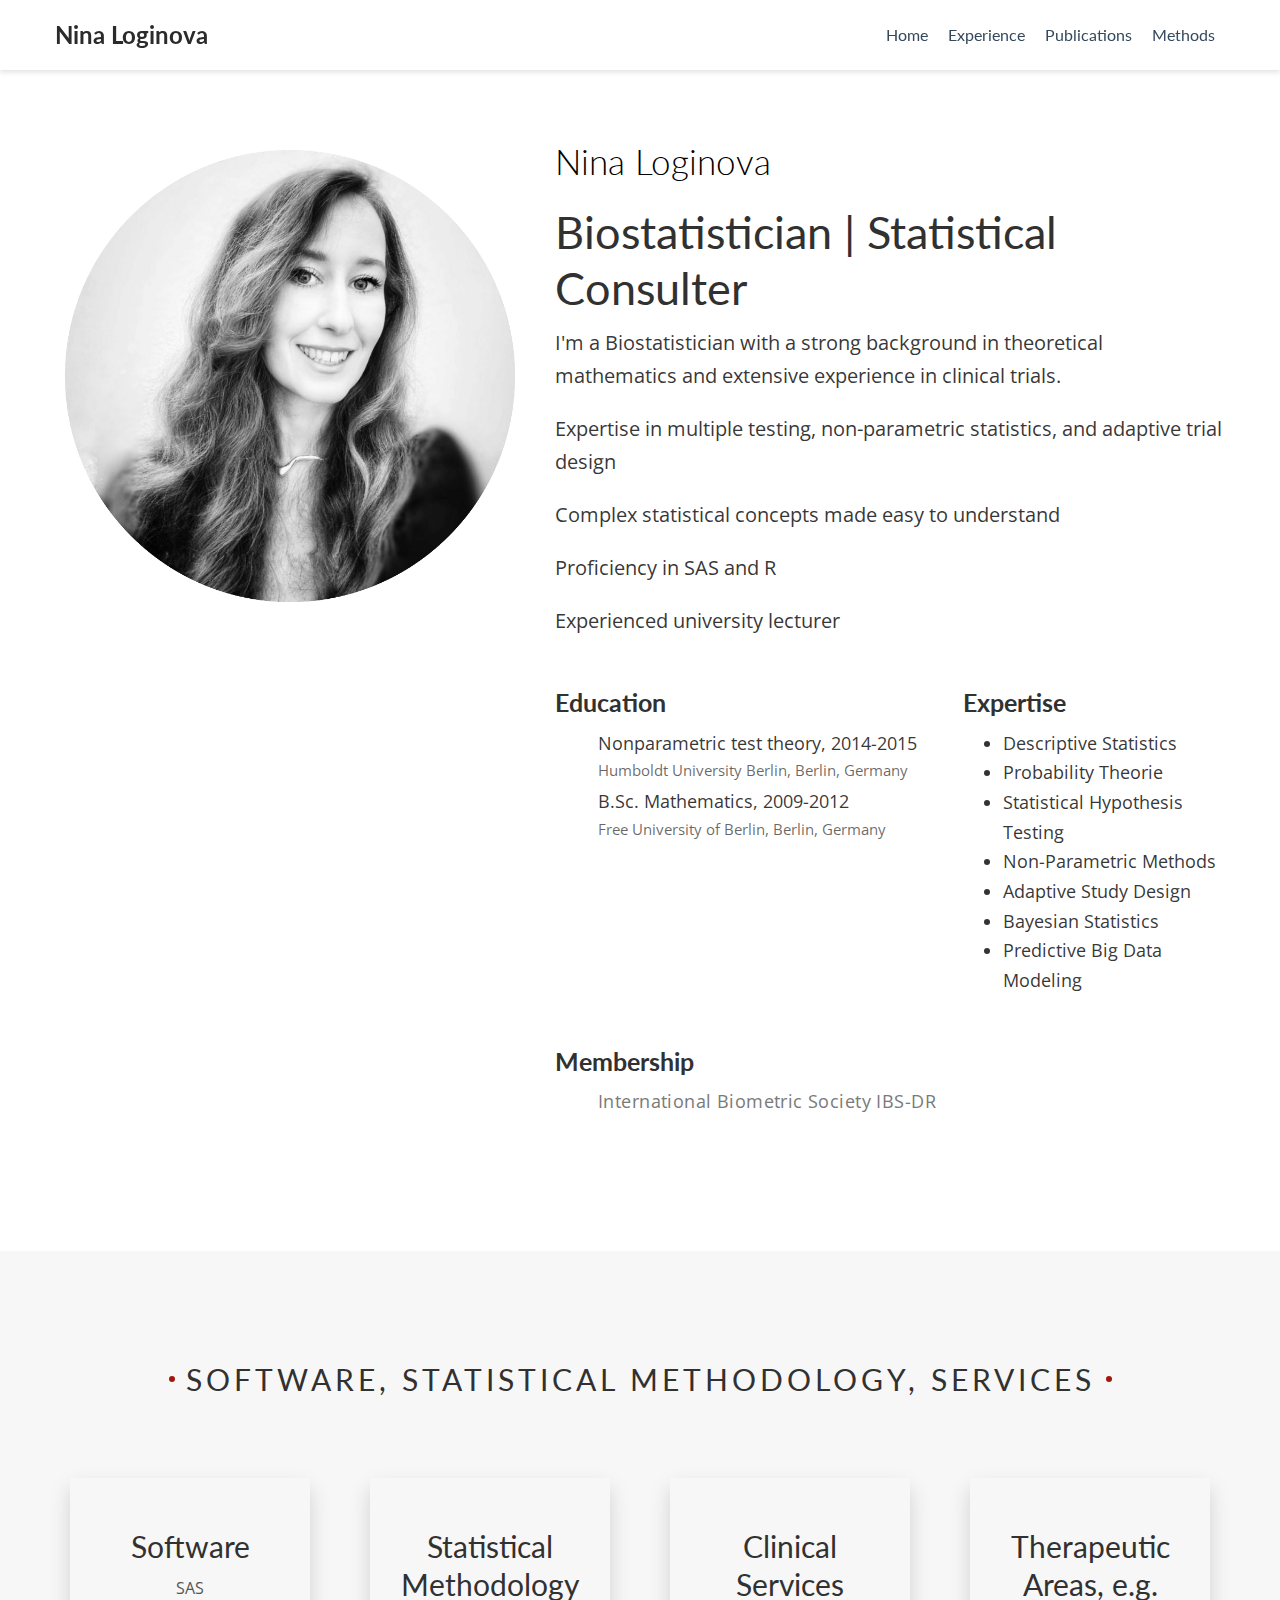
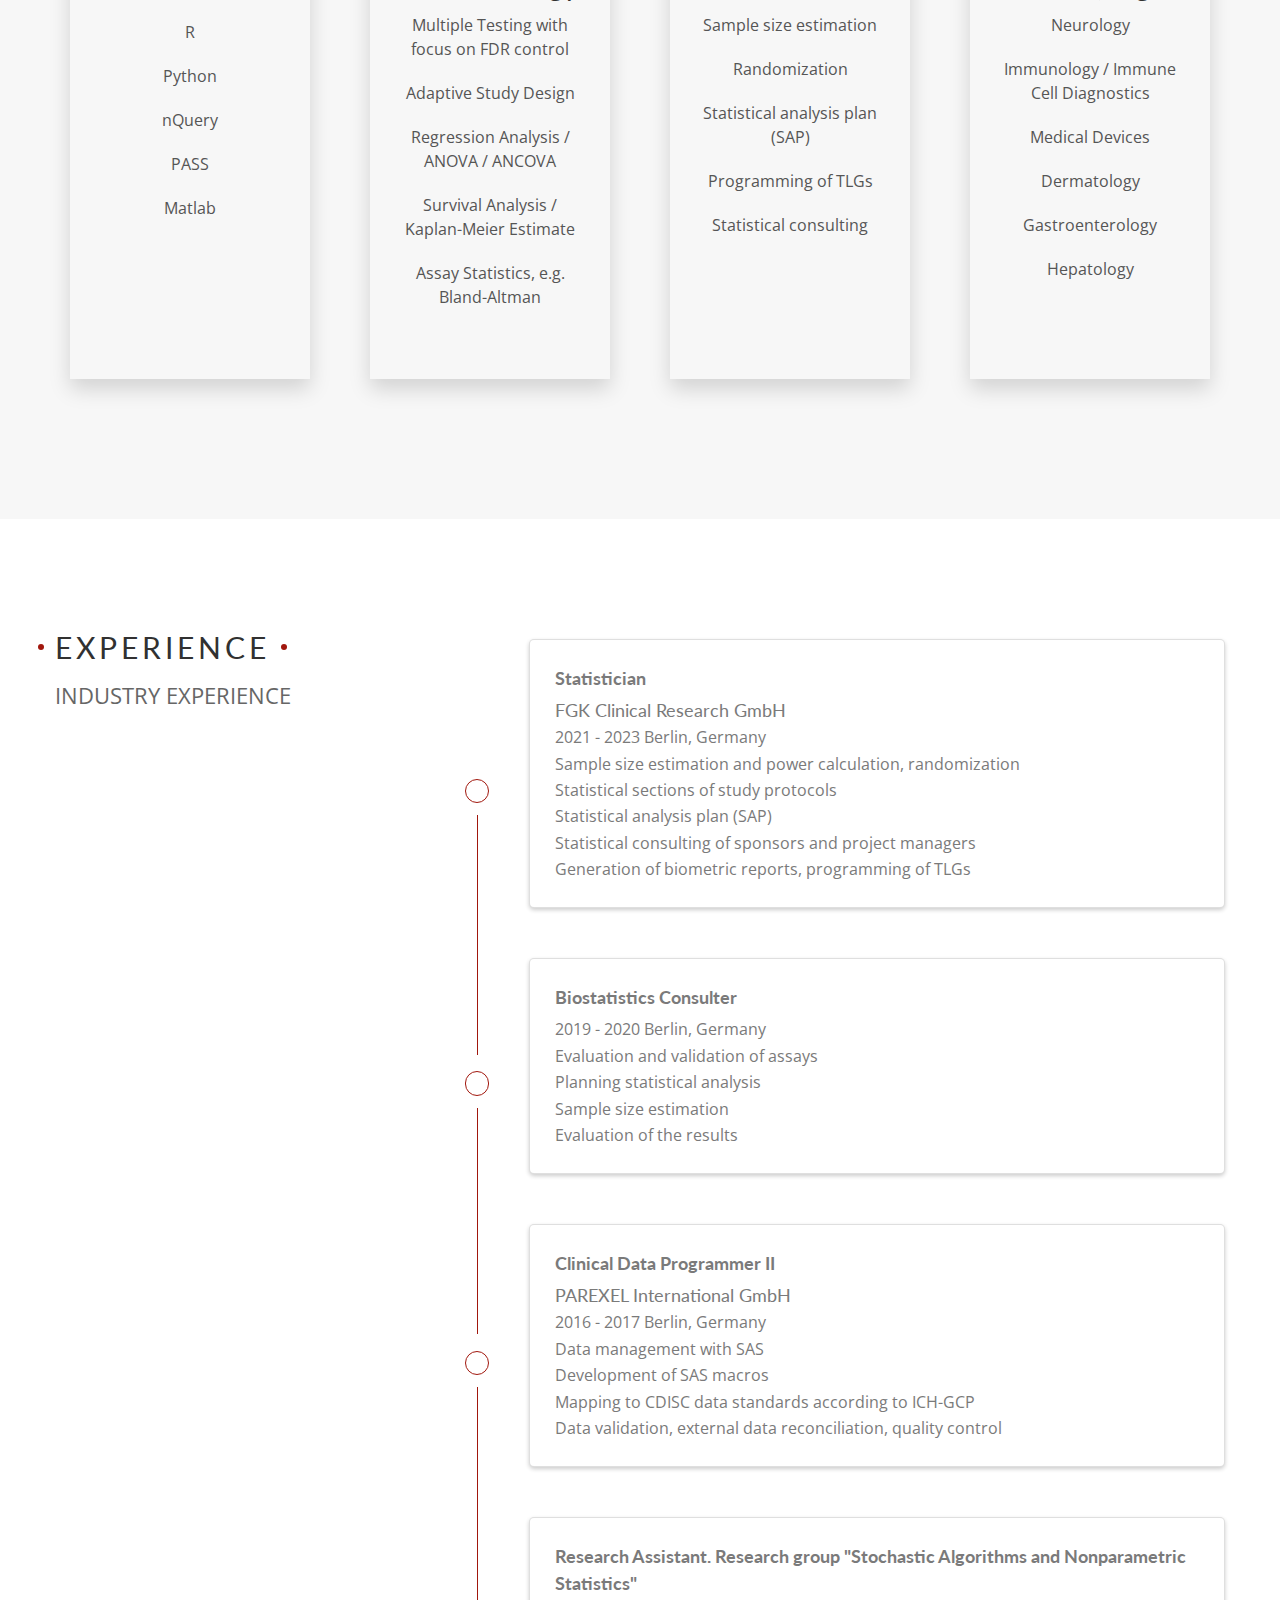
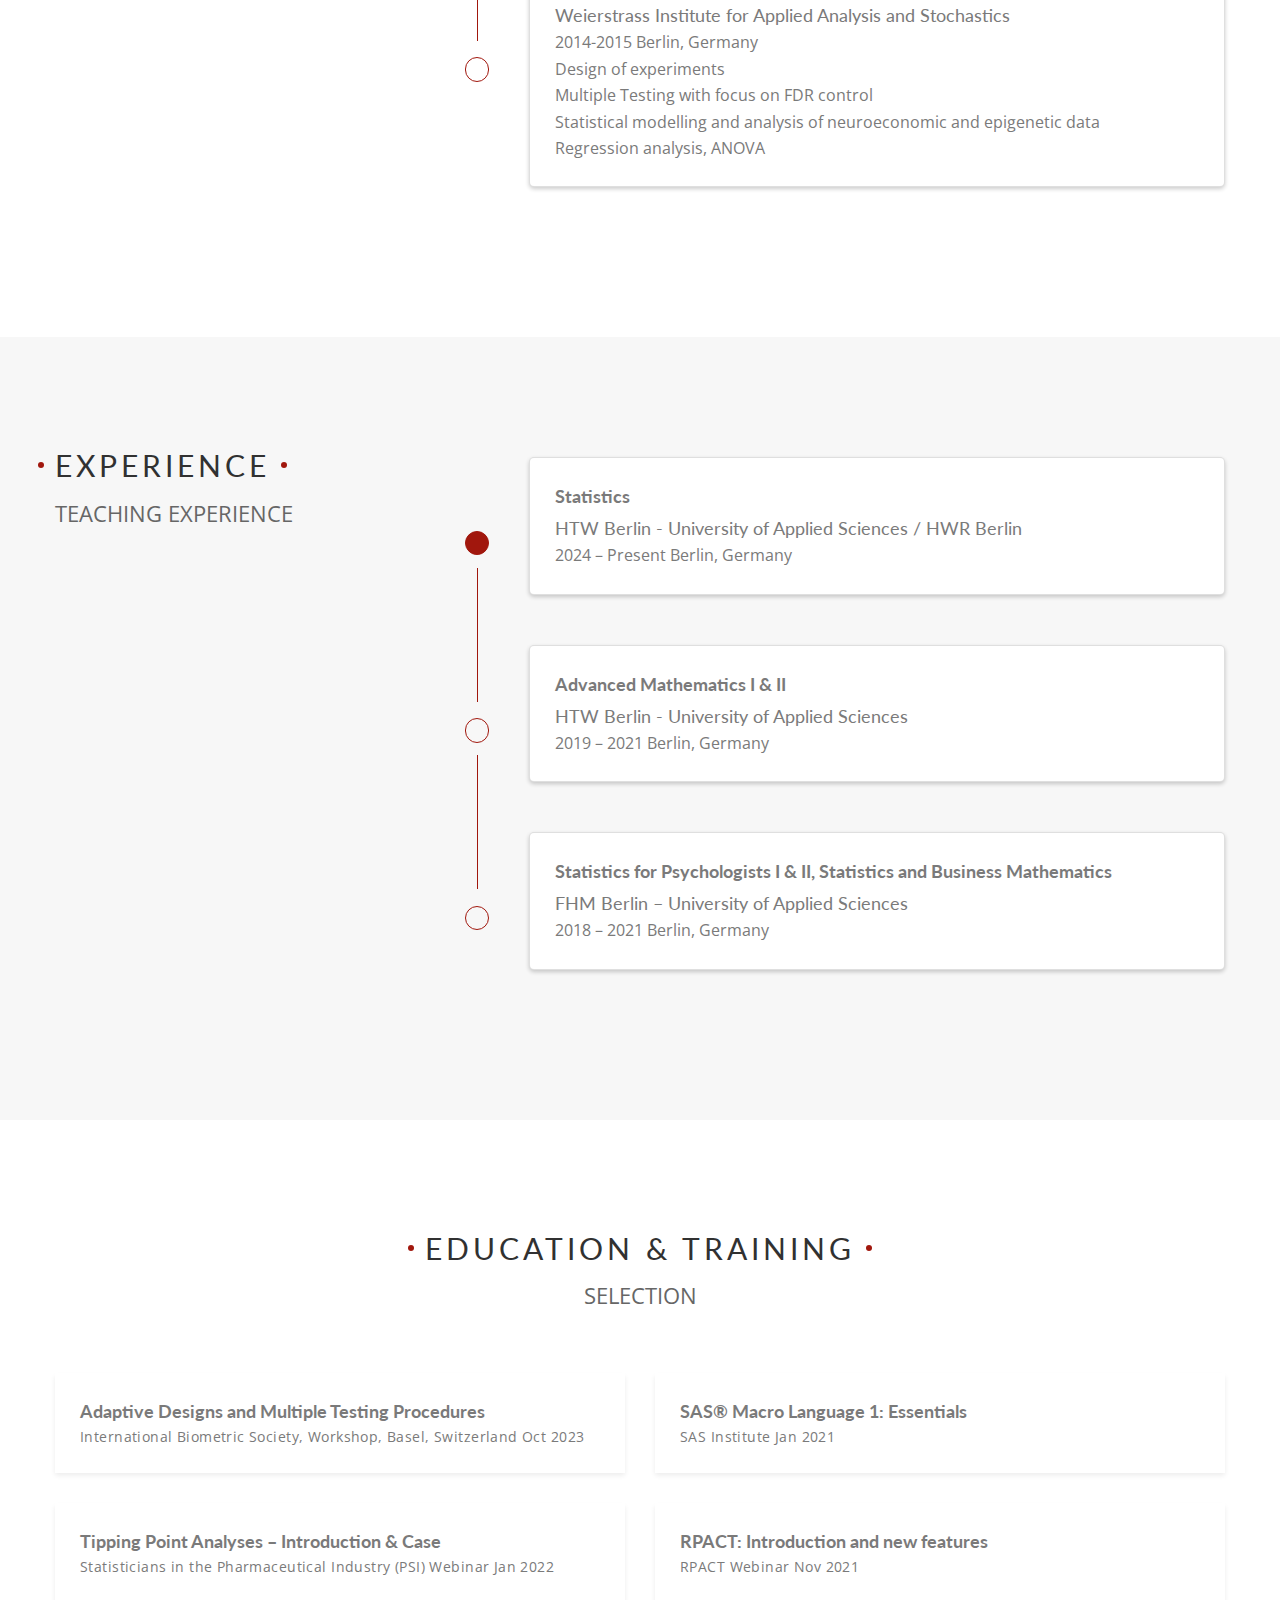
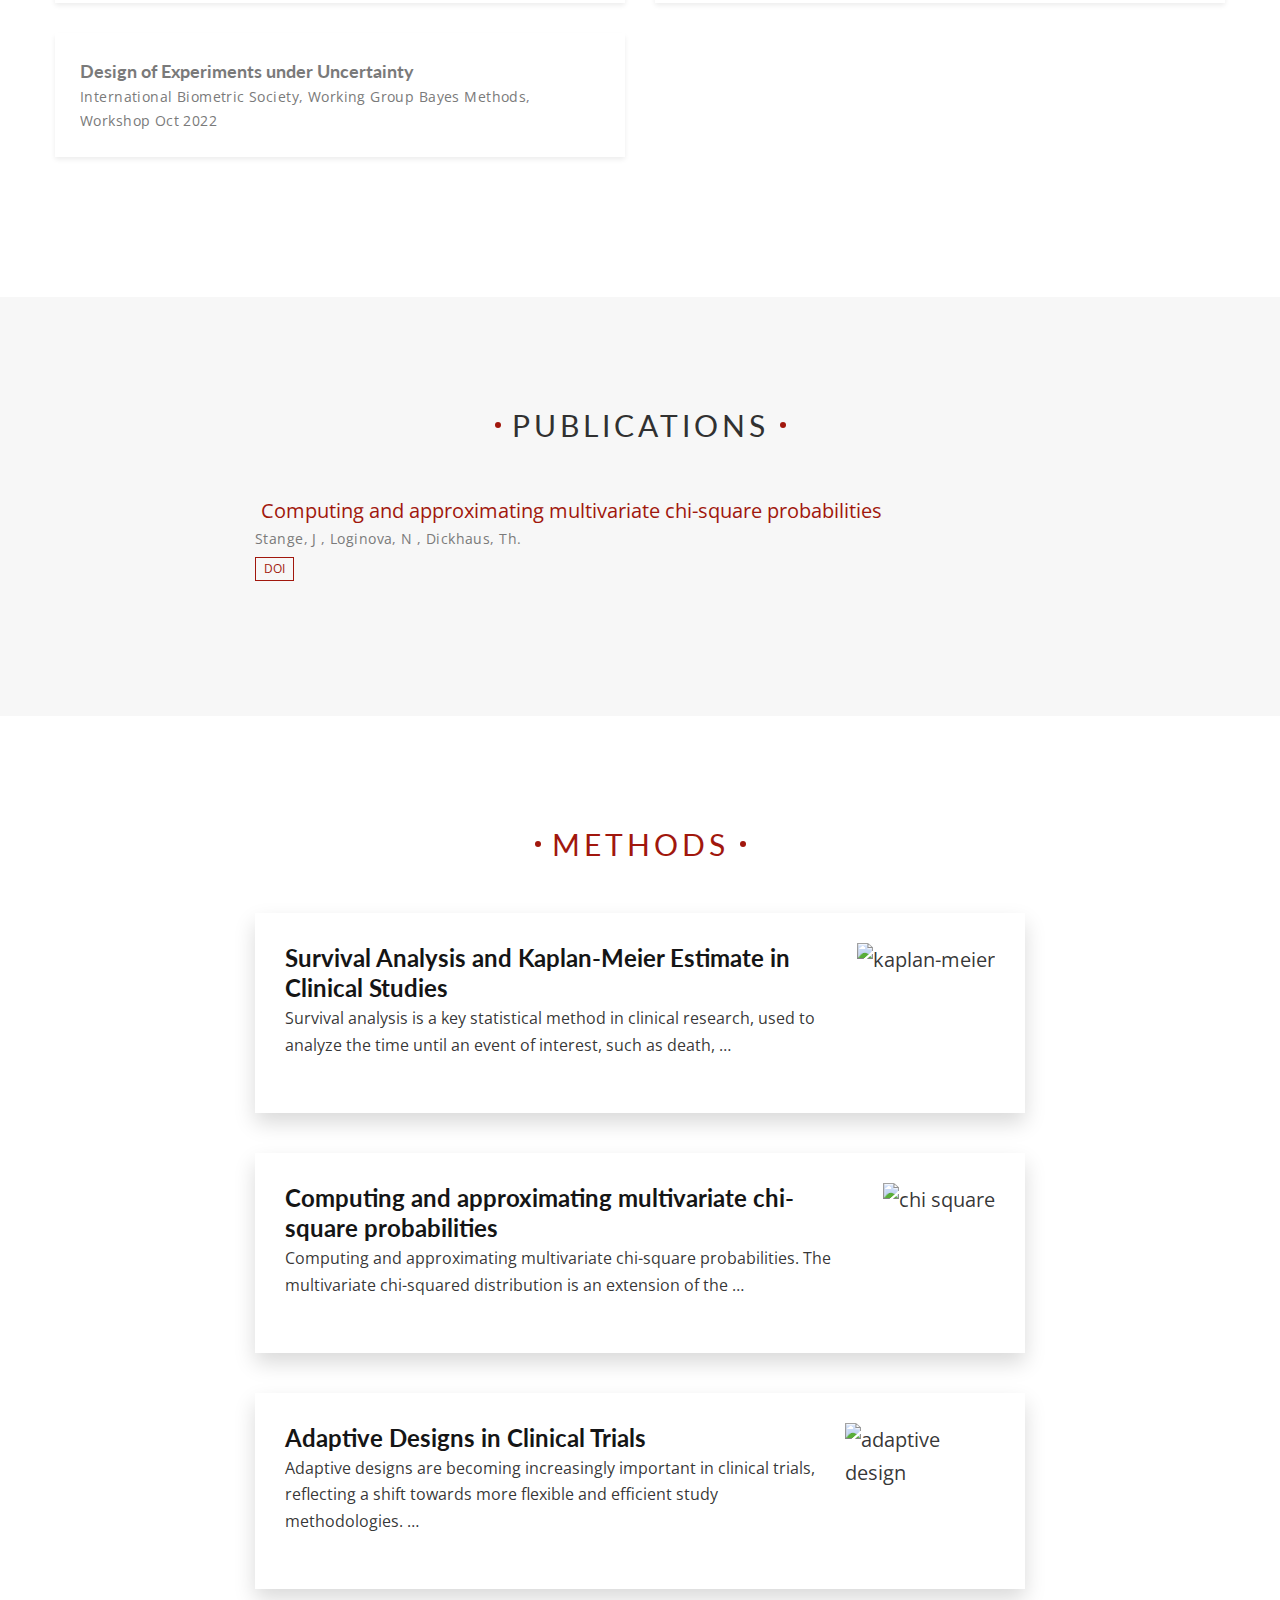
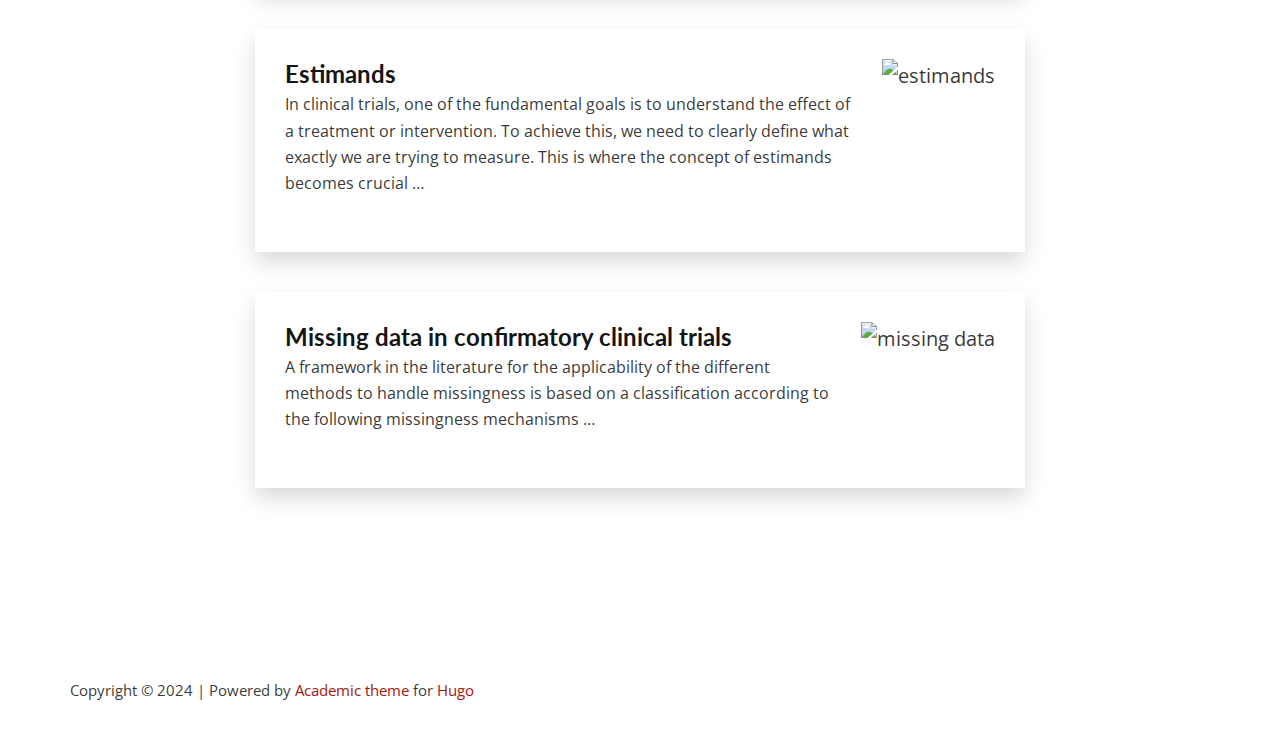
==== index.html @ 901fe880 "Interests->Expertise Update index.html" ====
<!doctype html>
<html lang=en-us>

<head>
    <!-- Meta Information -->
    <meta charset="utf-8">
    <meta name="viewport" content="width=device-width, initial-scale=1">
    <meta http-equiv="X-UA-Compatible" content="IE=edge">
    <meta name="author" content="Nina Loginova">
    <meta name="theme-color" content="#fc6f5c">
    <meta name="description" content="I'm a Biostatistician with a strong background in theoretical mathematics and extensive
    experience in clinical trials.">
    <link rel="canonical" href="https://nina-loginova.de/" />
    <!-- External Stylesheets -->
    <link rel="stylesheet" href="https://cdnjs.cloudflare.com/ajax/libs/academicons/1.8.6/css/academicons.min.css"
        integrity="sha256-uFVgMKfistnJAfoCUQigIl+JfUaP47GrRKjf6CTPVmw=" crossorigin="anonymous">
    <link rel="stylesheet" href="https://use.fontawesome.com/releases/v5.6.0/css/all.css"
        integrity="sha384-aOkxzJ5uQz7WBObEZcHvV5JvRW3TUc2rNPA7pe3AwnsUohiw1Vj2Rgx2KSOkF5+h" crossorigin="anonymous">
    <link rel="stylesheet" href="https://cdnjs.cloudflare.com/ajax/libs/fancybox/3.2.5/jquery.fancybox.min.css"
        integrity="sha256-ygkqlh3CYSUri3LhQxzdcm0n1EQvH2Y+U5S2idbLtxs=" crossorigin="anonymous">
    <link rel="stylesheet" href="https://cdnjs.cloudflare.com/ajax/libs/highlight.js/9.15.6/styles/github.min.css"
        crossorigin="anonymous" title="hl-light">

    <link rel="stylesheet"
        href="https://fonts.googleapis.com/css?family=Lato:400,700|Open+Sans|Roboto+Mono&display=swap">
    <link rel="stylesheet" href="./css/academia.min.b246554d075350d61b44c126dfbcbe05.css">
    <title>Nina Loginova</title>
</head>

<body id=top data-spy=scroll data-target=#navbar-main data-offset=71>
    <nav class="navbar navbar-light fixed-top navbar-expand-lg py-0" id=navbar-main>
        <div class=container>
            <a class=navbar-brand href="#">Nina Loginova</a>
            <button type=button class=navbar-toggler data-toggle=collapse data-target=#navbar aria-controls=navbar
                aria-expanded=false aria-label="Toggle navigation">
                <span>
                    <i class="fas fa-bars"></i>
                </span>
            </button>
            <div class="collapse navbar-collapse" id=navbar>
                <ul class="navbar-nav ml-auto">
                    <li class=nav-item>
                        <a class=nav-link href=#about>
                            <span>Home</span>
                        </a>
                    </li>
                    <li class=nav-item>
                        <a class=nav-link href=#experience>
                            <span>Experience</span>
                        </a>
                    </li>
                    <li class=nav-item>
                        <a class=nav-link href=#publications>
                            <span>Publications</span>
                        </a>
                    </li>
                    <li class=nav-item>
                        <a class=nav-link href=#posts>
                            <span>Methods</span>
                        </a>
                    </li>
                </ul>
            </div>
        </div>
    </nav>
    <span class="js-widget-page d-none"></span>
    <section id=about class="home-section wg-about">
        <div class=container>
            <div class=row>
                <div class=col-lg-5>
                    <div id=profile>
                        <img class=img-fluid src=./img/Pic.webp alt=Avatar>
                    </div>
                    <ul class="network-icon bg-white mx-2 py-2 text-center">
                        <li class=mx-1>
                            <a href=mailto:info@nina-loginova.de aria-label="Write email to info@nina-loginova.de">
                                <i class="fas fa-envelope"></i>
                            </a>
                        </li>
                        <li class=mx-1>
                            <a href=https://de.linkedin.com/in/nina-loginova target="_blank" rel="noopener"
                                aria-label="Visit linkedin profile of Nina Loginova">
                                <i class="fab fa-linkedin"></i>
                            </a>
                        </li>
                    </ul>
                </div>
                <div class=col-lg-7>
                    <div class=portrait-title>
                        <h2>Nina Loginova</h2>
                        <h1>Biostatistician | Statistical Consulter </h1>
                    </div>
                    <p>I'm a Biostatistician with a strong background in theoretical mathematics and extensive
                        experience in clinical trials.</p>
                    <p>Expertise in multiple testing, non-parametric statistics, and adaptive trial design</p>
                    <p>Complex statistical concepts made easy to understand</p>
                    <p>Proficiency in SAS and R</p>
                    <p>Experienced university lecturer</p>
                    <div class=row>
                        <div class=col-md-7>
                            <h3>Education</h3>
                            <ul class="ul-edu fa-ul">
                                <li>
                                    <i class="fa-li fas fa-graduation-cap"></i>
                                    <div class=description>
                                        <p class=course>Nonparametric test theory, 2014-2015</p>
                                        <p class=institution>Humboldt University Berlin, Berlin, Germany</p>
                                    </div>
                                </li>
                                <li>
                                    <i class="fa-li fas fa-graduation-cap"></i>
                                    <div class=description>
                                        <p class=course>B.Sc. Mathematics, 2009-2012</p>
                                        <p class=institution>Free University of Berlin, Berlin, Germany</p>
                                    </div>
                                </li>
                            </ul>
                        </div>
                        <div class=col-md-5>
                            <h3>Expertise</h3>
                            <ul class=ul-interests>
                                <li>Descriptive Statistics</li>
                                <li>Probability Theorie</li>
                                <li>Statistical Hypothesis Testing</li>
                                <li>Non-Parametric Methods</li>
                                <li>Adaptive Study Design</li>
                                <li>Bayesian Statistics</li>
                                <li>Predictive Big Data Modeling</li>
                            </ul>
                        </div>
                    </div>
                    <div class=row>
                        <div class=col-md-10>
                            <h3>Membership</h3>
                            <ul class="ul-edu fa-ul">
                                <li>
                                    <div class="description card-subtitle my-0 article-metadata">
                                        <a class=institution href=https://www.biometrische-gesellschaft.de/en/home.html
                                            target="_blank">
                                            <p class=course>International Biometric Society IBS-DR</p>
                                        </a>
                                    </div>
                                </li>
                            </ul>
                        </div>
                    </div>
                </div>
            </div>
        </div>
    </section>
    <section id=skills class="home-section wg-featurette">
        <div class=container>
            <div class="row featurette">
                <div class="col-12 section-heading">
                    <h1>Software, Statistical Methodology, Services</h1>
                </div>
                <div class="col-lg-3 col-sm-6 mb-4 mb-lg-0 p-4">
                    <div class="position-relative py-2 shadow featurette-margin p-4" style="height:100%">
                        <h2 class=progress-icon>Software</h2>
                        <div>
                            <p>SAS</p>
                            <p>R</p>
                            <p>Python</p>
                            <p>nQuery</p>
                            <p>PASS</p>
                            <p>Matlab</p>
                        </div>
                    </div>
                </div>
                <div class="col-lg-3 col-sm-6 mb-4 mb-lg-0 p-4">
                    <div class="position-relative py-2 shadow featurette-margin p-4" style="height:100%">
                        <h2 class=progress-icon>Statistical Methodology</h2>
                        <div>
                            <p>Multiple Testing with focus on FDR control</p>
                            <p>Adaptive Study Design</p>
                            <p>Regression Analysis / ANOVA / ANCOVA</p>
                            <p>Survival Analysis / Kaplan-Meier Estimate</p>
                            <p>Assay Statistics, e.g. Bland-Altman</p>
                        </div>
                    </div>
                </div>
                <div class="col-lg-3 col-sm-6 mb-4 mb-lg-0 p-4">
                    <div class="position-relative py-2 shadow featurette-margin p-4" style="height:100%">
                        <h2 class=progress-icon>Clinical Services</h2>
                        <div>
                            <p>Sample size estimation </p>
                            <p>Randomization</p>
                            <p>Statistical analysis plan (SAP)</p>
                            <p>Programming of TLGs</p>
                            <p>Statistical consulting</p>
                        </div>
                    </div>
                </div>
                <div class="col-lg-3 col-sm-6 mb-4 mb-lg-0 p-4">
                    <div class="position-relative py-2 shadow featurette-margin p-4" style="height:100%">
                        <h2 class=progress-icon>Therapeutic Areas, e.g. </h2>
                        <div>
                            <p>Neurology</p>
                            <p>Immunology / Immune Cell Diagnostics</p>
                            <p>Medical Devices</p>
                            <p>Dermatology</p>
                            <p>Gastroenterology</p>
                            <p>Hepatology</p>
                        </div>
                    </div>
                </div>
            </div>
        </div>
    </section>
    <section id=experience class="home-section wg-experience">
        <div class=container>
            <div class=row>
                <div class="col-12 col-lg-4 section-heading">
                    <h1>Experience</h1>
                    <p>INDUSTRY EXPERIENCE
                    </p>
                </div>
                <div class="col-12 col-lg-8">
                    <div class="row experience">
                        <div class="col-auto text-center flex-column d-none d-sm-flex">
                            <div class="row h-50">
                                <div class=col>&nbsp;</div>
                                <div class=col>&nbsp;</div>
                            </div>
                            <div class=m-2>
                                <span class="badge badge-pill border">&nbsp;</span>
                            </div>
                            <div class="row h-50">
                                <div class="col border-right">&nbsp;</div>
                                <div class=col>&nbsp;</div>
                            </div>
                        </div>
                        <div class="col py-2">
                            <div class=card>
                                <div class=card-body>
                                    <h4 class="card-title  text-muted exp-title mt-0 mb-1">Statistician</h4>
                                    <h4 class="card-title text-muted exp-company my-0">FGK Clinical Research GmbH</h4>
                                    <div class="text-muted exp-meta">
                                        2021 - 2023
                                        <span>Berlin, Germany</span>
                                    </div>
                                    <div class="text-muted exp-meta">
                                        <span>Sample size estimation and power calculation, randomization</span><br>
                                        <span>Statistical sections of study protocols</span><br>
                                        <span>Statistical analysis plan (SAP)</span><br>
                                        <span>Statistical consulting of sponsors and project managers</span><br>
                                        <span>Generation of biometric reports, programming of TLGs</span>
                                    </div>
                                </div>
                            </div>
                        </div>
                    </div>
                    <div class="row experience">
                        <div class="col-auto text-center flex-column d-none d-sm-flex">
                            <div class="row h-50">
                                <div class="col border-right">&nbsp;</div>
                                <div class=col>&nbsp;</div>
                            </div>
                            <div class=m-2>
                                <span class="badge badge-pill border">&nbsp;</span>
                            </div>
                            <div class="row h-50">
                                <div class="col border-right">&nbsp;</div>
                                <div class=col>&nbsp;</div>
                            </div>
                        </div>
                        <div class="col py-2">
                            <div class=card>
                                <div class=card-body>
                                    <h4 class="card-title text-muted exp-title mt-0 mb-1">Biostatistics Consulter</h4>
                                    <h4 class="card-title text-muted exp-company my-0"></h4>
                                    <div class="exp-meta text-muted">
                                        2019 - 2020
                                        <span>Berlin, Germany</span>
                                    </div>
                                    <div class="text-muted exp-meta">
                                        <span>Evaluation and validation of assays </span><br>
                                        <span>Planning statistical analysis</span><br>
                                        <span>Sample size estimation</span><br>
                                        <span>Evaluation of the results</span><br>
                                    </div>
                                </div>
                            </div>
                        </div>
                    </div>
                    <div class="row experience">
                        <div class="col-auto text-center flex-column d-none d-sm-flex">
                            <div class="row h-50">
                                <div class="col border-right">&nbsp;</div>
                                <div class=col>&nbsp;</div>
                            </div>
                            <div class=m-2>
                                <span class="badge badge-pill border">&nbsp;</span>
                            </div>
                            <div class="row h-50">
                                <div class="col border-right">&nbsp;</div>
                                <div class=col>&nbsp;</div>
                            </div>
                        </div>
                        <div class="col py-2">
                            <div class=card>
                                <div class=card-body>
                                    <h4 class="card-title text-muted exp-title mt-0 mb-1">Clinical Data Programmer II
                                    </h4>
                                    <h4 class="card-title text-muted exp-company my-0">PAREXEL International GmbH</h4>
                                    <div class="exp-meta text-muted">
                                        2016 - 2017
                                        <span>Berlin, Germany</span>
                                    </div>
                                    <div class="text-muted exp-meta">
                                        <span>Data management with SAS</span><br>
                                        <span>Development of SAS macros </span><br>
                                        <span>Mapping to CDISC data standards according to ICH-GCP</span><br>
                                        <span>Data validation, external data reconciliation, quality control</span><br>
                                    </div>
                                </div>
                            </div>
                        </div>
                    </div>
                    <div class="row experience">
                        <div class="col-auto text-center flex-column d-none d-sm-flex">
                            <div class="row h-50">
                                <div class="col border-right">&nbsp;</div>
                                <div class=col>&nbsp;</div>
                            </div>
                            <div class=m-2>
                                <span class="badge badge-pill border">&nbsp;</span>
                            </div>
                            <div class="row h-50">
                                <div class=col>&nbsp;</div>
                                <div class=col>&nbsp;</div>
                            </div>
                        </div>
                        <div class="col py-2">
                            <div class=card>
                                <div class=card-body>
                                    <h4 class="card-title text-muted exp-title mt-0 mb-1">Research Assistant. Research
                                        group
                                        "Stochastic Algorithms and Nonparametric Statistics"</h4>
                                    <h4 class="card-title text-muted exp-company my-0">Weierstrass Institute for Applied
                                        Analysis
                                        and Stochastics</h4>
                                    <div class="exp-meta text-muted">
                                        2014-2015
                                        <span>Berlin, Germany</span>
                                    </div>
                                    <div class="text-muted exp-meta">
                                        <span>Design of experiments</span><br>
                                        <span>Multiple Testing with focus on FDR control</span><br>
                                        <span>Statistical modelling and analysis of neuroeconomic and epigenetic data
                                        </span><br>
                                        <span>Regression analysis, ANOVA</span><br>
                                    </div>
                                </div>
                            </div>
                        </div>
                    </div>
                </div>
            </div>
        </div>
    </section>
    <section id=experience2 class="home-section wg-experience">
        <div class=container>
            <div class=row>
                <div class="col-12 col-lg-4 section-heading">
                    <h1>Experience</h1>
                    <p>TEACHING EXPERIENCE
                    </p>
                </div>
                <div class="col-12 col-lg-8">
                    <div class="row experience">
                        <div class="col-auto text-center flex-column d-none d-sm-flex">
                            <div class="row h-50">
                                <div class=col>&nbsp;</div>
                                <div class=col>&nbsp;</div>
                            </div>
                            <div class=m-2>
                                <span class="badge badge-pill border exp-fill">&nbsp;</span>
                            </div>
                            <div class="row h-50">
                                <div class="col border-right">&nbsp;</div>
                                <div class=col>&nbsp;</div>
                            </div>
                        </div>
                        <div class="col py-2">
                            <div class=card>
                                <div class=card-body>
                                    <h4 class="card-title exp-title text-muted mt-0 mb-1">Statistics</h4>
                                    <h4 class="card-title exp-company text-muted my-0">HTW Berlin - University of
                                        Applied Sciences / HWR Berlin</h4>
                                    <div class="text-muted exp-meta">
                                        2024 – Present
                                        <span>Berlin, Germany</span>
                                    </div>
                                </div>
                            </div>
                        </div>
                    </div>
                    <div class="row experience">
                        <div class="col-auto text-center flex-column d-none d-sm-flex">
                            <div class="row h-50">
                                <div class="col border-right">&nbsp;</div>
                                <div class=col>&nbsp;</div>
                            </div>
                            <div class=m-2>
                                <span class="badge badge-pill border">&nbsp;</span>
                            </div>
                            <div class="row h-50">
                                <div class="col border-right">&nbsp;</div>
                                <div class=col>&nbsp;</div>
                            </div>
                        </div>
                        <div class="col py-2">
                            <div class=card>
                                <div class=card-body>
                                    <h4 class="card-title exp-title text-muted mt-0 mb-1">Advanced Mathematics I & II
                                    </h4>
                                    <h4 class="card-title exp-company text-muted my-0">HTW Berlin - University of
                                        Applied Sciences</h4>
                                    <div class="text-muted exp-meta">
                                        2019 – 2021
                                        <span>Berlin, Germany</span>
                                    </div>
                                </div>
                            </div>
                        </div>
                    </div>
                    <div class="row experience">
                        <div class="col-auto text-center flex-column d-none d-sm-flex">
                            <div class="row h-50">
                                <div class="col border-right">&nbsp;</div>
                                <div class=col>&nbsp;</div>
                            </div>
                            <div class=m-2>
                                <span class="badge badge-pill border">&nbsp;</span>
                            </div>
                            <div class="row h-50">
                                <div class=col>&nbsp;</div>
                                <div class=col>&nbsp;</div>
                            </div>
                        </div>
                        <div class="col py-2">
                            <div class=card>
                                <div class=card-body>
                                    <h4 class="card-title exp-title text-muted mt-0 mb-1">Statistics for Psychologists I
                                        & II, Statistics and Business Mathematics</h4>
                                    <h4 class="card-title exp-company text-muted my-0">FHM Berlin – University of
                                        Applied Sciences</h4>
                                    <div class="text-muted exp-meta">
                                        2018 – 2021
                                        <span>Berlin, Germany</span>
                                    </div>
                                </div>
                            </div>
                        </div>
                    </div>
                </div>
            </div>
        </div>
    </section>
    <section id=accomplishments class="home-section wg-accomplishments">
        <div class=container>
            <div class=row>
                <div class="col-12 text-center section-heading">
                    <h1>Education & Training</h1>
                    <p>SELECTION</p>
                </div>
                <div class="col-lg-6 col-md-6 mb-4">
                    <div class="card experience course shadow-sm rounded-0 border-0">
                        <div class=card-body>
                            <h4 class="card-title exp-title text-muted my-0">Adaptive Designs and Multiple Testing
                                Procedures</h4>
                            <div class="card-subtitle my-0 article-metadata">
                                <a href=https://www.biometrische-gesellschaft.de/ target=_blank
                                    rel=noopener>International Biometric Society, Workshop, Basel, Switzerland</a>
                                Oct 2023
                            </div>
                        </div>
                    </div>
                </div>
                <div class="col-lg-6 col-md-6 mb-4">
                    <div class="card experience course shadow-sm rounded-0 border-0">
                        <div class=card-body>
                            <h4 class="card-title exp-title text-muted my-0">SAS® Macro Language 1: Essentials</h4>
                            <div class="card-subtitle my-0 article-metadata">
                                <a href=https://www.sas.com/en_us/home.geo.html target=_blank rel=noopener>SAS
                                    Institute</a>
                                Jan 2021
                            </div>
                        </div>
                    </div>
                </div>
                <div class="col-lg-6 col-md-6 mb-4">
                    <div class="card experience course shadow-sm rounded-0 border-0">
                        <div class=card-body>
                            <h4 class="card-title exp-title text-muted my-0">Tipping Point Analyses – Introduction &
                                Case</h4>
                            <div class="card-subtitle my-0 article-metadata">
                                <a href=https://psiweb.org/ target=_blank rel=noopener>
                                    Statisticians in the Pharmaceutical Industry (PSI) Webinar</a>

                                Jan 2022
                            </div>
                        </div>
                    </div>
                </div>
                <div class="col-lg-6 col-md-6 mb-4">
                    <div class="card experience course shadow-sm rounded-0 border-0">
                        <div class=card-body>
                            <h4 class="card-title exp-title text-muted my-0">RPACT: Introduction and new features</h4>
                            <div class="card-subtitle my-0 article-metadata">
                                <a href=https://rpact.org/ target=_blank rel=noopener>
                                    RPACT Webinar
                                </a>

                                Nov 2021
                            </div>
                        </div>
                    </div>
                </div>
                <div class="col-lg-6 col-md-6 mb-4">
                    <div class="card experience course shadow-sm rounded-0 border-0">
                        <div class=card-body>
                            <h4 class="card-title exp-title text-muted my-0">Design of Experiments under Uncertainty
                            </h4>
                            <div class="card-subtitle my-0 article-metadata">
                                <a href=https://www.biometrische-gesellschaft.de/ target=_blank
                                    rel=noopener>International Biometric Society, Working Group Bayes Methods,
                                    Workshop</a>
                                Oct 2022
                            </div>
                        </div>
                    </div>
                </div>
            </div>
        </div>
        </div>
    </section>
    <section id=publications class="home-section wg-pages">
        <div class=container>
            <div class=row>
                <div class="col-12 section-heading text-center">
                    <h1>Publications</h1>
                </div>
                <div class=col-12>
                    <div class="row justify-content-center">
                        <div class="view-list-item col-lg-8 mx-auto">
                            <i class="far fa-file-alt pub-icon" aria-hidden=true></i>
                            <a href=./publication/conference-paper/ itemprop=url>
                                <span>Computing and approximating multivariate chi-square
                                    probabilities</span>
                            </a>
                            <div class=article-metadata itemprop=author>
                                <span>Stange, J</span>
                                , <span>Loginova, N</span>
                                , <span>Dickhaus, Th.</span>
                            </div>
                            <div class=btn-links>
                                <a class="btn btn-outline-primary my-1 mr-1 btn-sm"
                                    href=https://doi.org/10.1080/00949655.2015.1058798 target=_blank
                                    rel=noopener>DOI</a>
                            </div>
                        </div>
                    </div>
                </div>
            </div>
        </div>
    </section>
    <section id=posts class="home-section wg-pages">
        <div class=container>
            <div class=row>
                <div class="col-12 section-heading text-center">
                    <h1><a href="./post/index.html">Methods</a></h1>
                </div>
                <div class=col-12>
                    <div class="row justify-content-center">
                        <div class="col-md-10 col-lg-8">
                            <div class="media stream-item shadow p-4">
                                <div class=media-body>
                                    <h3 class="article-title mb-0 mt-0">
                                        <a href=./post/kaplan-meier/index.html itemprop=url>Survival Analysis and
                                            Kaplan-Meier Estimate in Clinical Studies</a>
                                    </h3>
                                    <div class=article-style itemprop=articleBody>
                                        <p>Survival analysis is a key statistical method in clinical research, used to
                                            analyze the time until an event of interest, such as death, …</p>
                                    </div>
                                    <div class="stream-meta article-metadata">
                                        <meta content itemprop=datePublished>
                                        <meta content itemprop=dateModified>

                                    </div>
                                </div>
                                <div class=ml-3>
                                    <img src=./post/kaplan-meier/featured.webp alt="kaplan-meier">

                                    </a>
                                </div>
                            </div>
                        </div>
                        <div class="col-md-10 col-lg-8">
                            <div class="media stream-item shadow p-4">
                                <div class=media-body>
                                    <h3 class="article-title mb-0 mt-0">
                                        <a href=./post/chi-square/index.html itemprop=url>Computing and approximating
                                            multivariate chi-square probabilities</a>
                                    </h3>
                                    <div class=article-style itemprop=articleBody>
                                        <p>Computing and approximating multivariate chi-square probabilities. The
                                            multivariate chi-squared distribution is an extension of the …</p>
                                    </div>
                                    <div class="stream-meta article-metadata">
                                        <meta content itemprop=datePublished>
                                        <meta content itemprop=dateModified>
                                    </div>
                                </div>
                                <div class=ml-3>
                                    <img src=./post/chi-square/featured.webp alt="chi square">
                                    </a>
                                </div>
                            </div>
                        </div>
                        <div class="col-md-10 col-lg-8">
                            <div class="media stream-item shadow p-4">
                                <div class=media-body>
                                    <h3 class="article-title mb-0 mt-0">
                                        <a href=./post/adaptive/index.html itemprop=url>Adaptive Designs in Clinical
                                            Trials</a>
                                    </h3>
                                    <div class=article-style itemprop=articleBody>
                                        <p>Adaptive designs are becoming increasingly important in clinical trials,
                                            reflecting a shift towards more flexible and efficient study methodologies.
                                            …</p>
                                    </div>
                                    <div class="stream-meta article-metadata">
                                        <meta content itemprop=datePublished>
                                        <meta content itemprop=dateModified>
                                    </div>
                                </div>
                                <div class=ml-3>
                                    <img src=./post/adaptive/featured.webp alt="adaptive design">
                                    </a>
                                </div>
                            </div>
                        </div>
                        <div class="col-md-10 col-lg-8">
                            <div class="media stream-item shadow p-4">
                                <div class=media-body>
                                    <h3 class="article-title mb-0 mt-0">
                                        <a href=./post/estimands/index.html itemprop=url>Estimands</a>
                                    </h3>
                                    <div class=article-style itemprop=articleBody>
                                        <p>In clinical trials, one of the fundamental goals is to understand the effect
                                            of a treatment or intervention. To achieve this, we need to clearly define
                                            what exactly we are trying to measure. This is where the concept of
                                            estimands becomes crucial …</p>
                                    </div>
                                    <div class="stream-meta article-metadata">
                                        <meta content itemprop=datePublished>
                                        <meta content itemprop=dateModified>
                                    </div>
                                </div>
                                <div class=ml-3>
                                    <img src=./post/estimands/featured.webp alt="estimands">
                                    </a>
                                </div>
                            </div>
                        </div>
                        <div class="col-md-10 col-lg-8">
                            <div class="media stream-item shadow p-4">
                                <div class=media-body>
                                    <h3 class="article-title mb-0 mt-0">
                                        <a href=./post/missing/index.html itemprop=url>Missing data in confirmatory
                                            clinical trials</a>
                                    </h3>
                                    <div class=article-style itemprop=articleBody>
                                        <p>A framework in the literature for the applicability of the different methods
                                            to handle missingness is based on a classification according to the
                                            following missingness mechanisms …</p>
                                    </div>
                                    <div class="stream-meta article-metadata">
                                        <meta content itemprop=datePublished>
                                        <meta content itemprop=dateModified>
                                    </div>
                                </div>
                                <div class=ml-3>
                                    <img src=./post/missing/featured.webp alt="missing data">
                                    </a>
                                </div>
                            </div>
                        </div>
                    </div>
                </div>
            </div>
        </div>
    </section>
    <div class=container>
        <footer class=site-footer>
            <div class=container>
                <div class="row align-items-center">
                    <div class="col-md-6 mb-4 mb-md-0">
                        <p class=mb-0>Copyright © 2024 | Powered by
                            <a href="https://sourcethemes.com/academic/" target="_blank" rel="noopener">Academic
                                theme</a>
                            for <a href="https://gohugo.io" target="_blank" rel="noopener">Hugo</a>
                        </p>
                    </div>
                </div>
            </div>
        </footer>
    </div>
    <!-- External JavaScript Files -->
    <script src=https://cdnjs.cloudflare.com/ajax/libs/jquery/3.4.1/jquery.min.js
        integrity="sha256-CSXorXvZcTkaix6Yvo6HppcZGetbYMGWSFlBw8HfCJo=" crossorigin=anonymous></script>
    <script src=https://cdnjs.cloudflare.com/ajax/libs/jquery.imagesloaded/4.1.4/imagesloaded.pkgd.min.js
        integrity="sha256-lqvxZrPLtfffUl2G/e7szqSvPBILGbwmsGE1MKlOi0Q=" crossorigin=anonymous></script>
    <script src=https://cdnjs.cloudflare.com/ajax/libs/jquery.isotope/3.0.6/isotope.pkgd.min.js
        integrity="sha256-CBrpuqrMhXwcLLUd5tvQ4euBHCdh7wGlDfNz8vbu/iI=" crossorigin=anonymous></script>
    <script src=https://cdnjs.cloudflare.com/ajax/libs/fancybox/3.2.5/jquery.fancybox.min.js
        integrity="sha256-X5PoE3KU5l+JcX+w09p/wHl9AzK333C4hJ2I9S5mD4M=" crossorigin=anonymous></script>
    <script src=https://cdnjs.cloudflare.com/ajax/libs/highlight.js/9.15.6/highlight.min.js
        integrity="sha256-aYTdUrn6Ow1DDgh5JTc3aDGnnju48y/1c8s1dgkYPQ8=" crossorigin=anonymous></script>
    <script>
        hljs.initHighlightingOnLoad()
    </script>
    <script id="MathJax-script" async src="https://cdn.jsdelivr.net/npm/mathjax@3/es5/tex-mml-chtml.js"></script>
    <script src=./js/academia.min.6c2ba2801d406881b3c2277043cedd76.js></script>

</body>

</html>
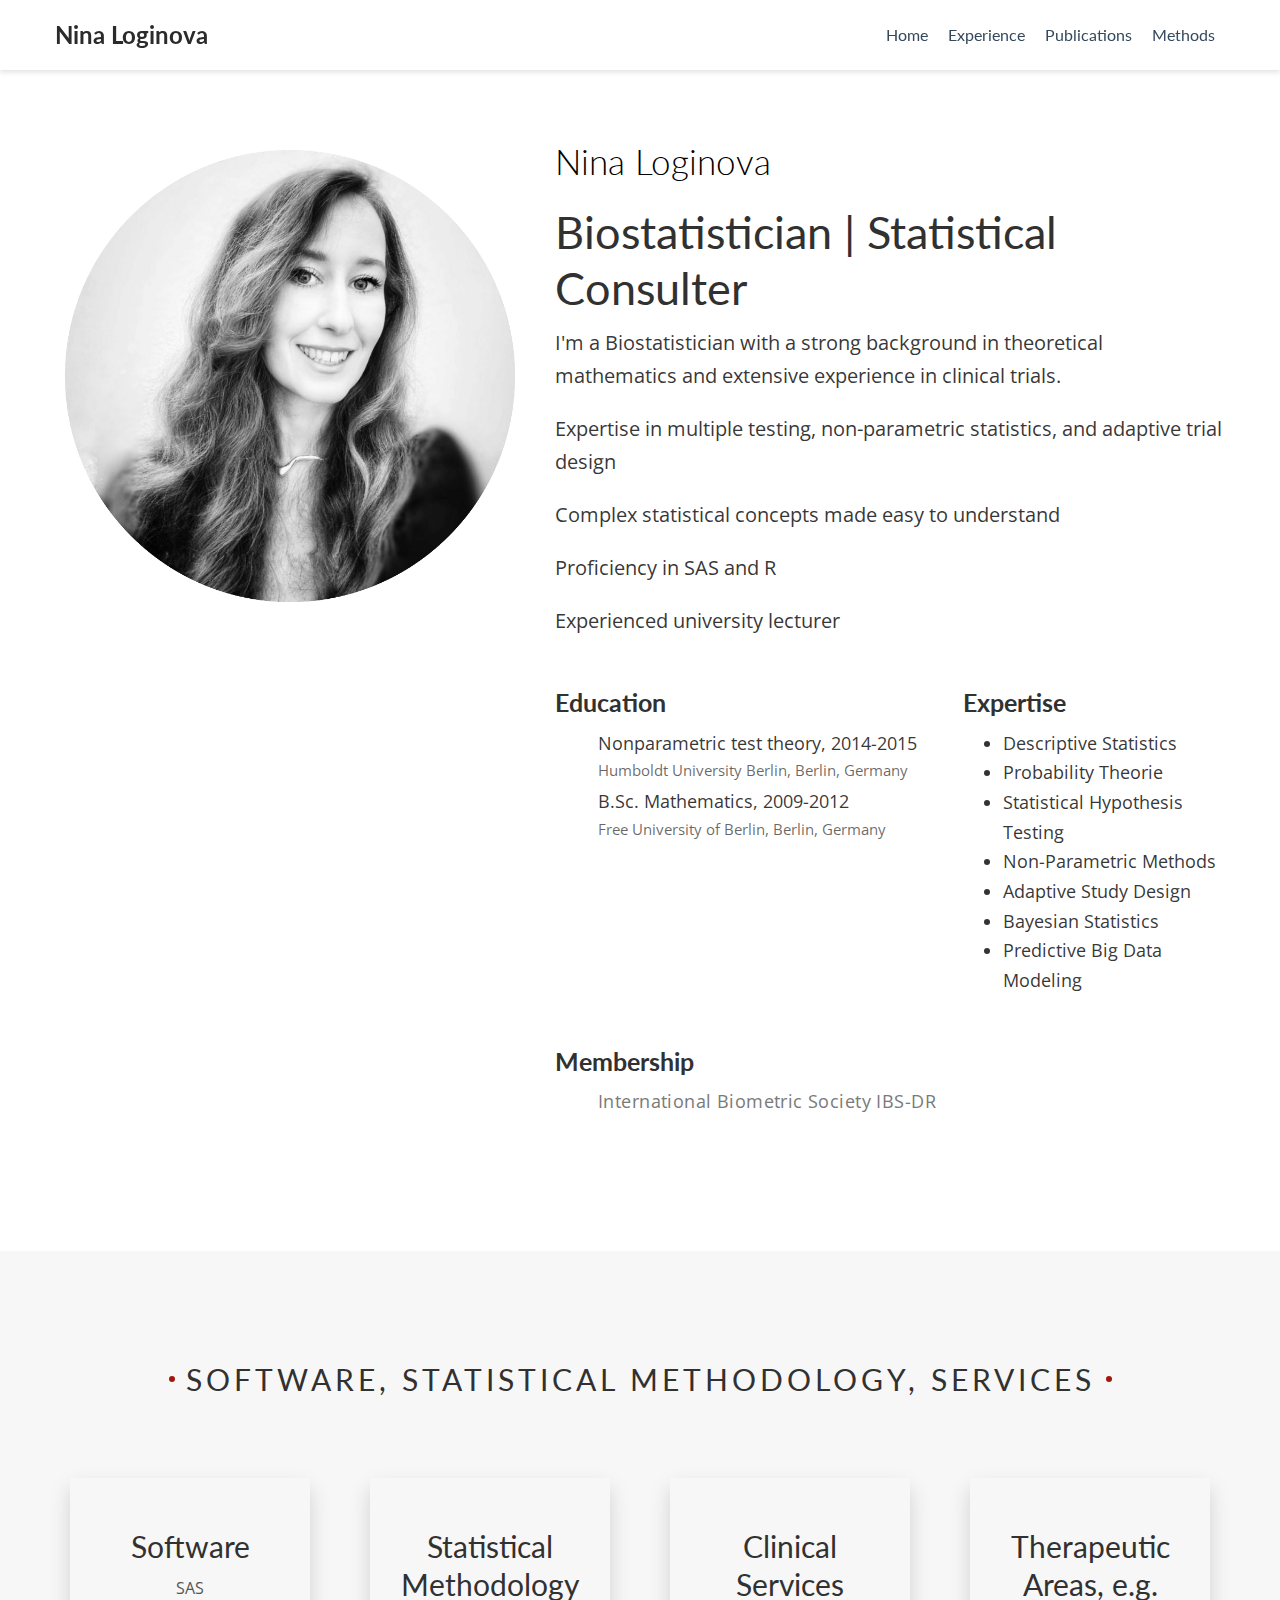
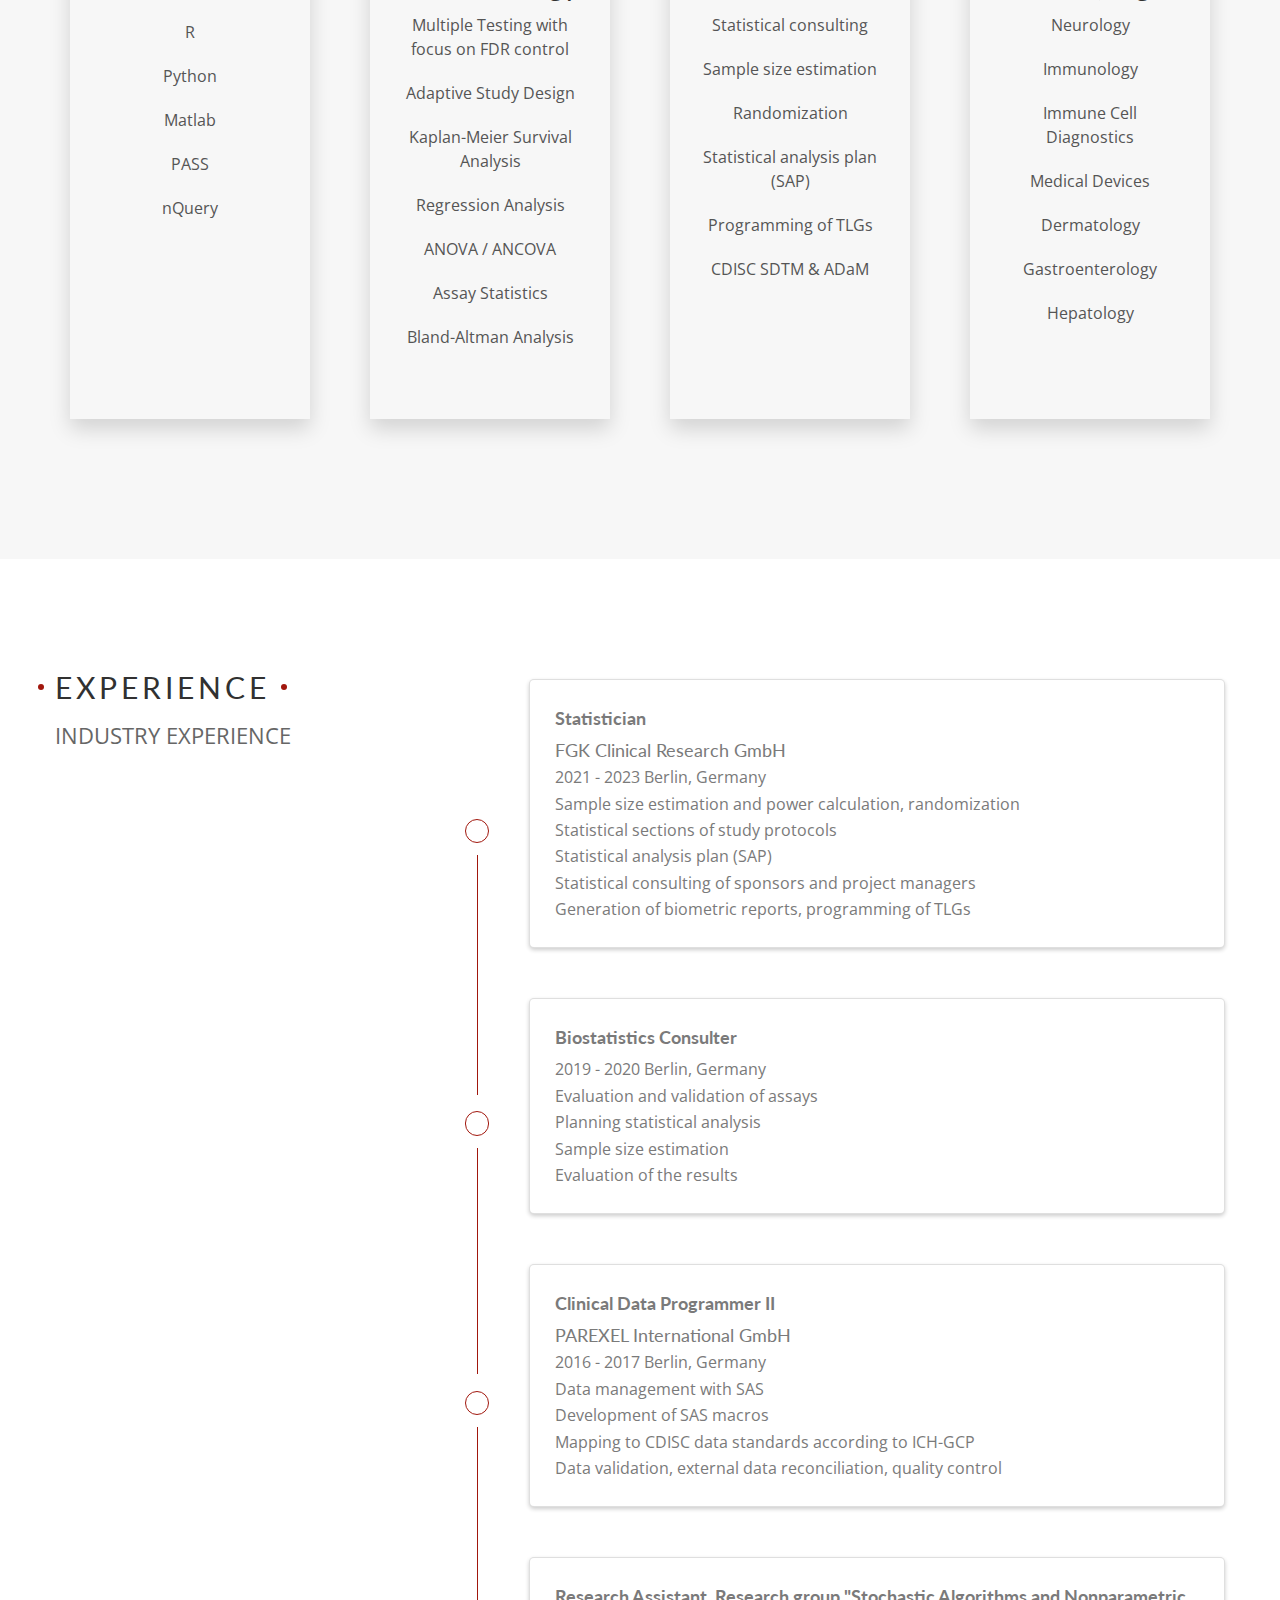
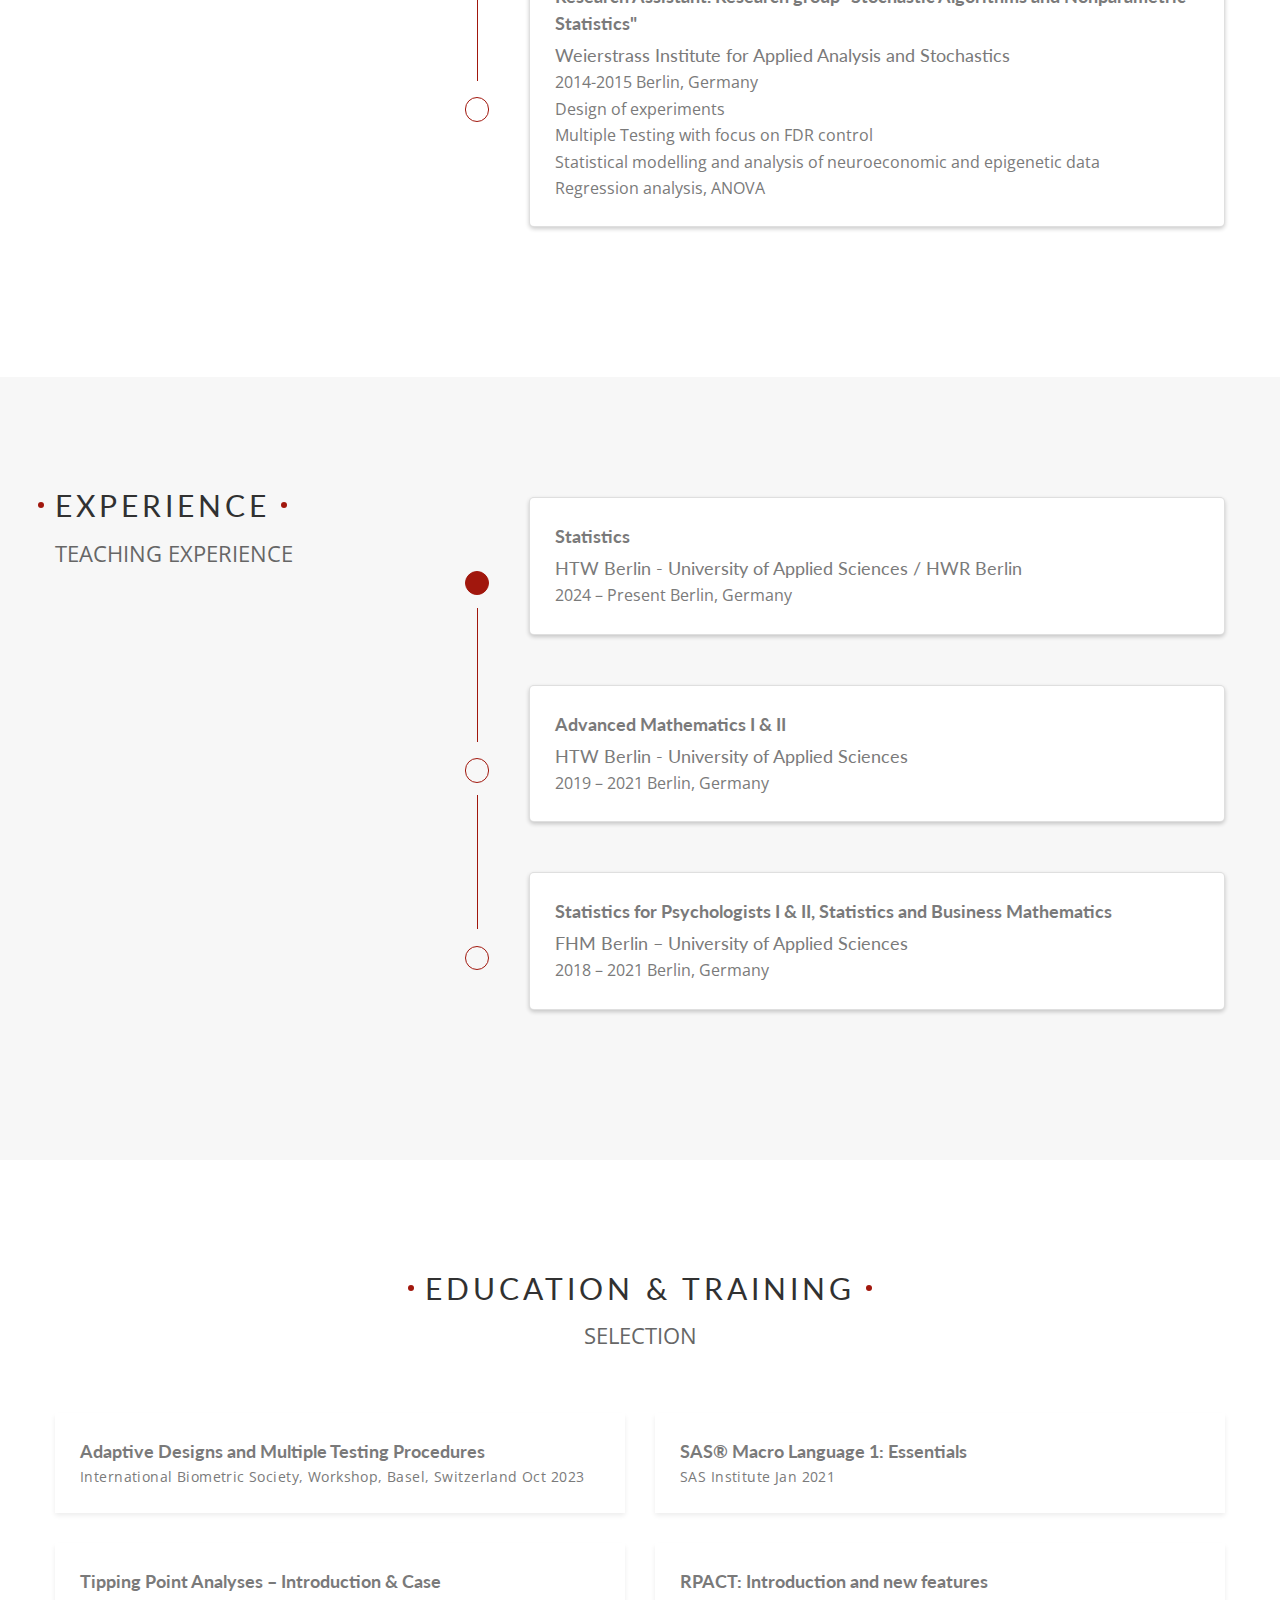
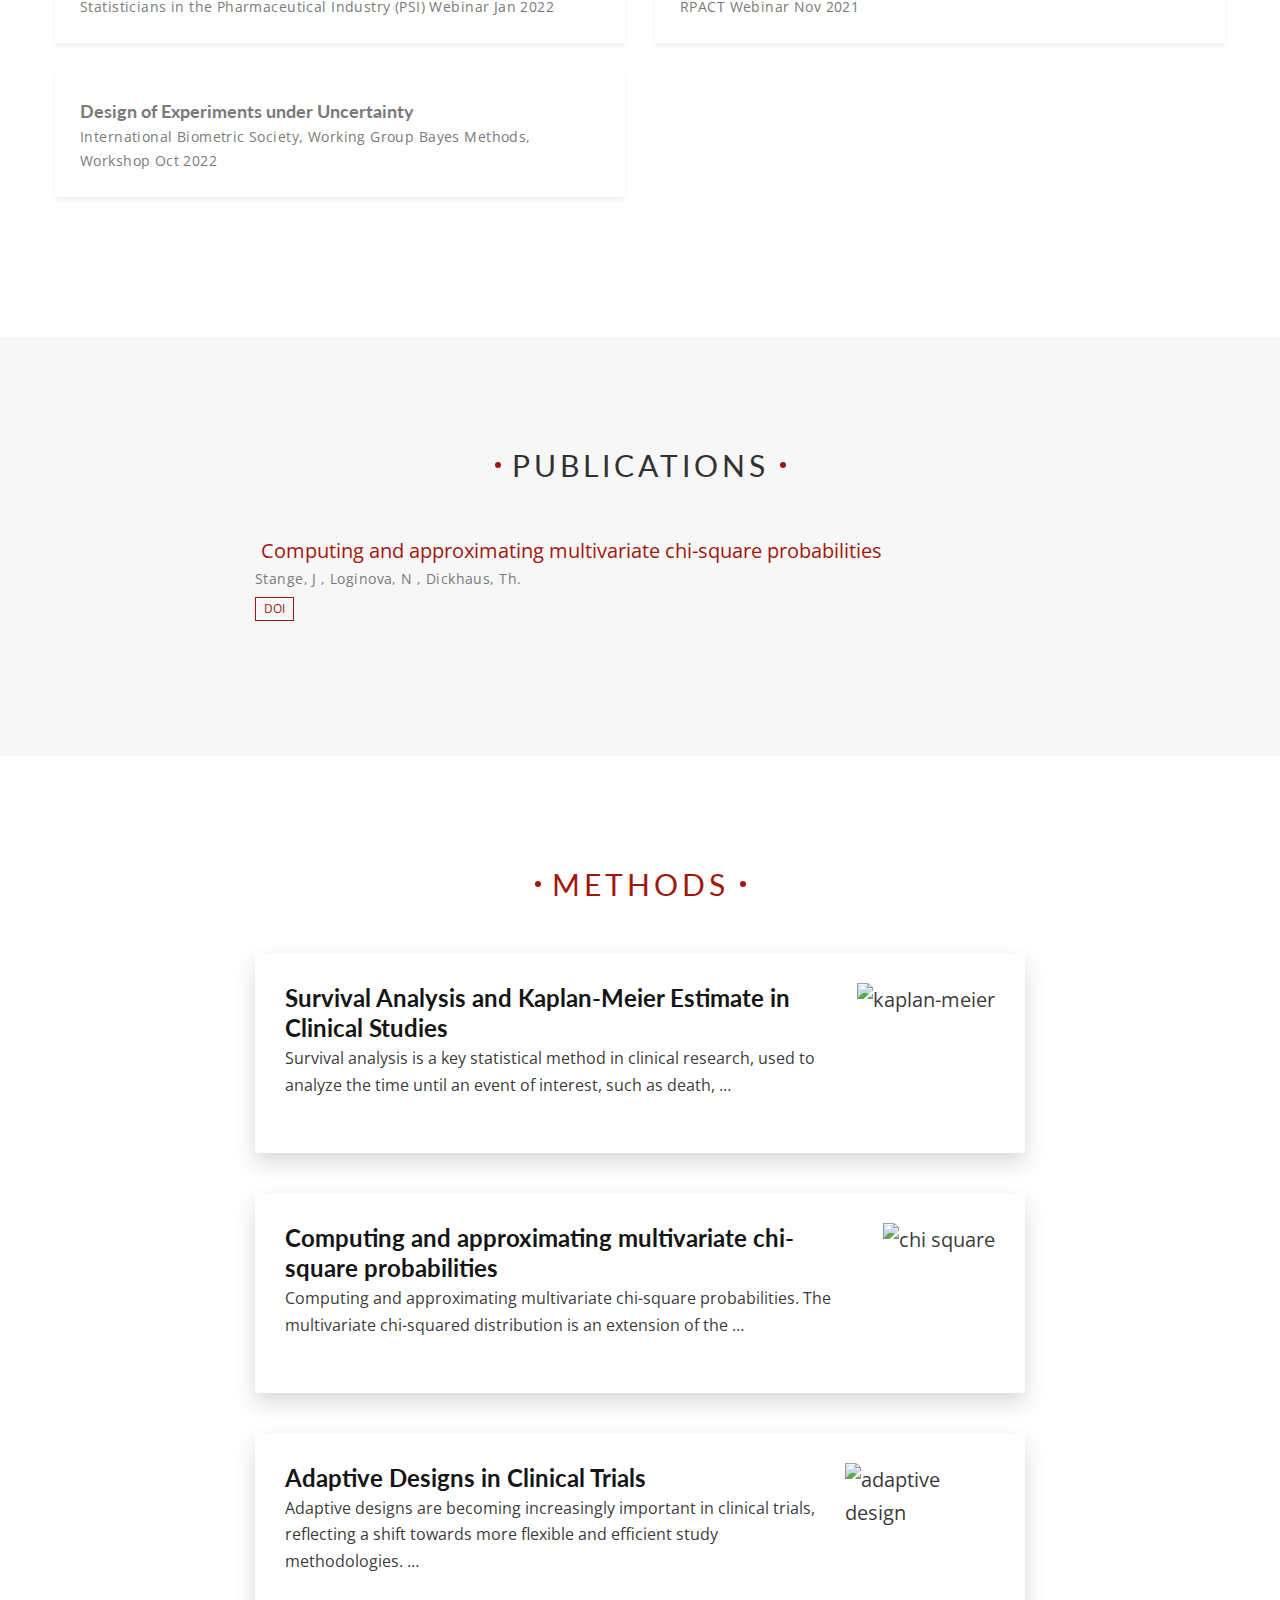
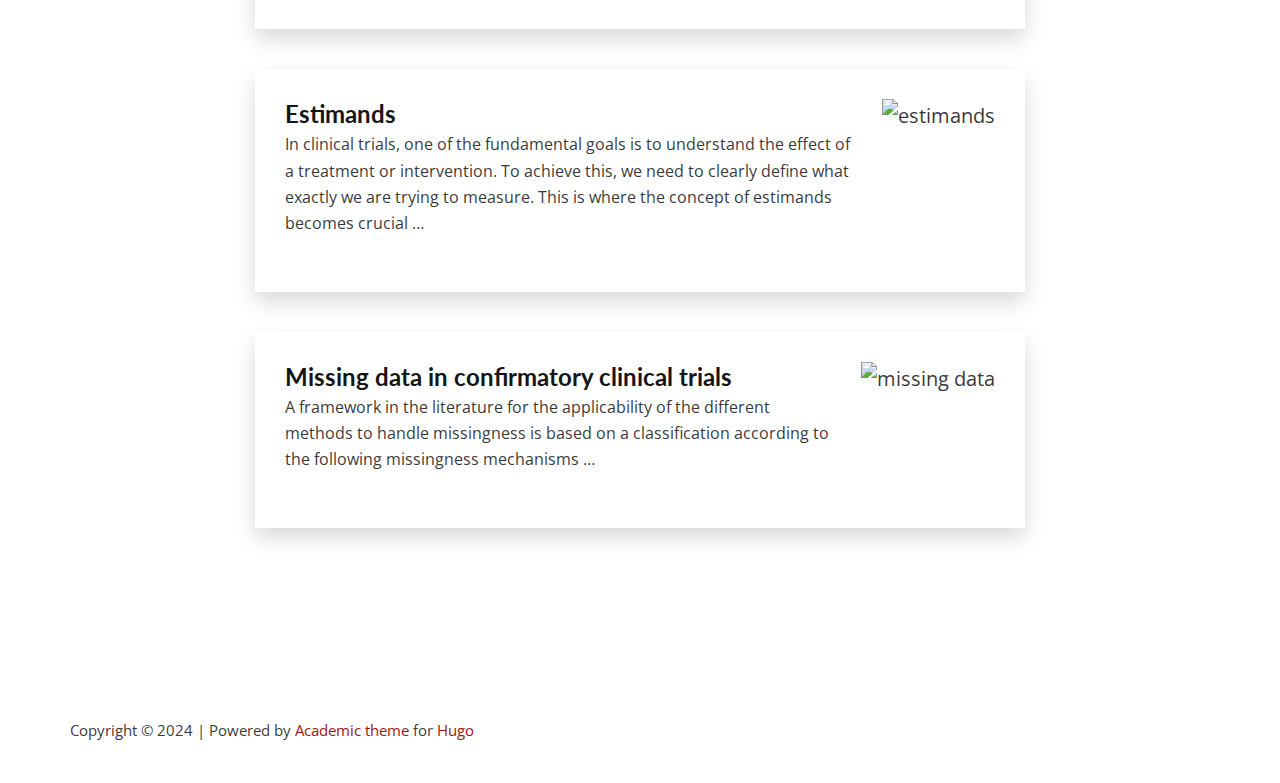
==== commit d64514ea: "1.0 methodology  Update index.html" ====
--- a/index.html
+++ b/index.html
@@ -161,9 +161,9 @@
                             <p>SAS</p>
                             <p>R</p>
                             <p>Python</p>
-                            <p>nQuery</p>
+                            <p>Matlab</p>
                             <p>PASS</p>
-                            <p>Matlab</p>
+                            <p>nQuery</p>                    
                         </div>
                     </div>
                 </div>
@@ -173,9 +173,11 @@
                         <div>
                             <p>Multiple Testing with focus on FDR control</p>
                             <p>Adaptive Study Design</p>
-                            <p>Regression Analysis / ANOVA / ANCOVA</p>
-                            <p>Survival Analysis / Kaplan-Meier Estimate</p>
-                            <p>Assay Statistics, e.g. Bland-Altman</p>
+                            <p>Kaplan-Meier Survival Analysis</p>
+                            <p>Regression Analysis</p>
+                            <p>ANOVA / ANCOVA</p>
+                            <p>Assay Statistics</p>
+                            <p>Bland-Altman Analysis</p>
                         </div>
                     </div>
                 </div>
@@ -183,11 +185,12 @@
                     <div class="position-relative py-2 shadow featurette-margin p-4" style="height:100%">
                         <h2 class=progress-icon>Clinical Services</h2>
                         <div>
+                            <p>Statistical consulting</p>
                             <p>Sample size estimation </p>
                             <p>Randomization</p>
                             <p>Statistical analysis plan (SAP)</p>
                             <p>Programming of TLGs</p>
-                            <p>Statistical consulting</p>
+                            <p>CDISC SDTM & ADaM</p>
                         </div>
                     </div>
                 </div>
@@ -196,7 +199,8 @@
                         <h2 class=progress-icon>Therapeutic Areas, e.g. </h2>
                         <div>
                             <p>Neurology</p>
-                            <p>Immunology / Immune Cell Diagnostics</p>
+                            <p>Immunology</p>
+                            <p>Immune Cell Diagnostics</p>
                             <p>Medical Devices</p>
                             <p>Dermatology</p>
                             <p>Gastroenterology</p>
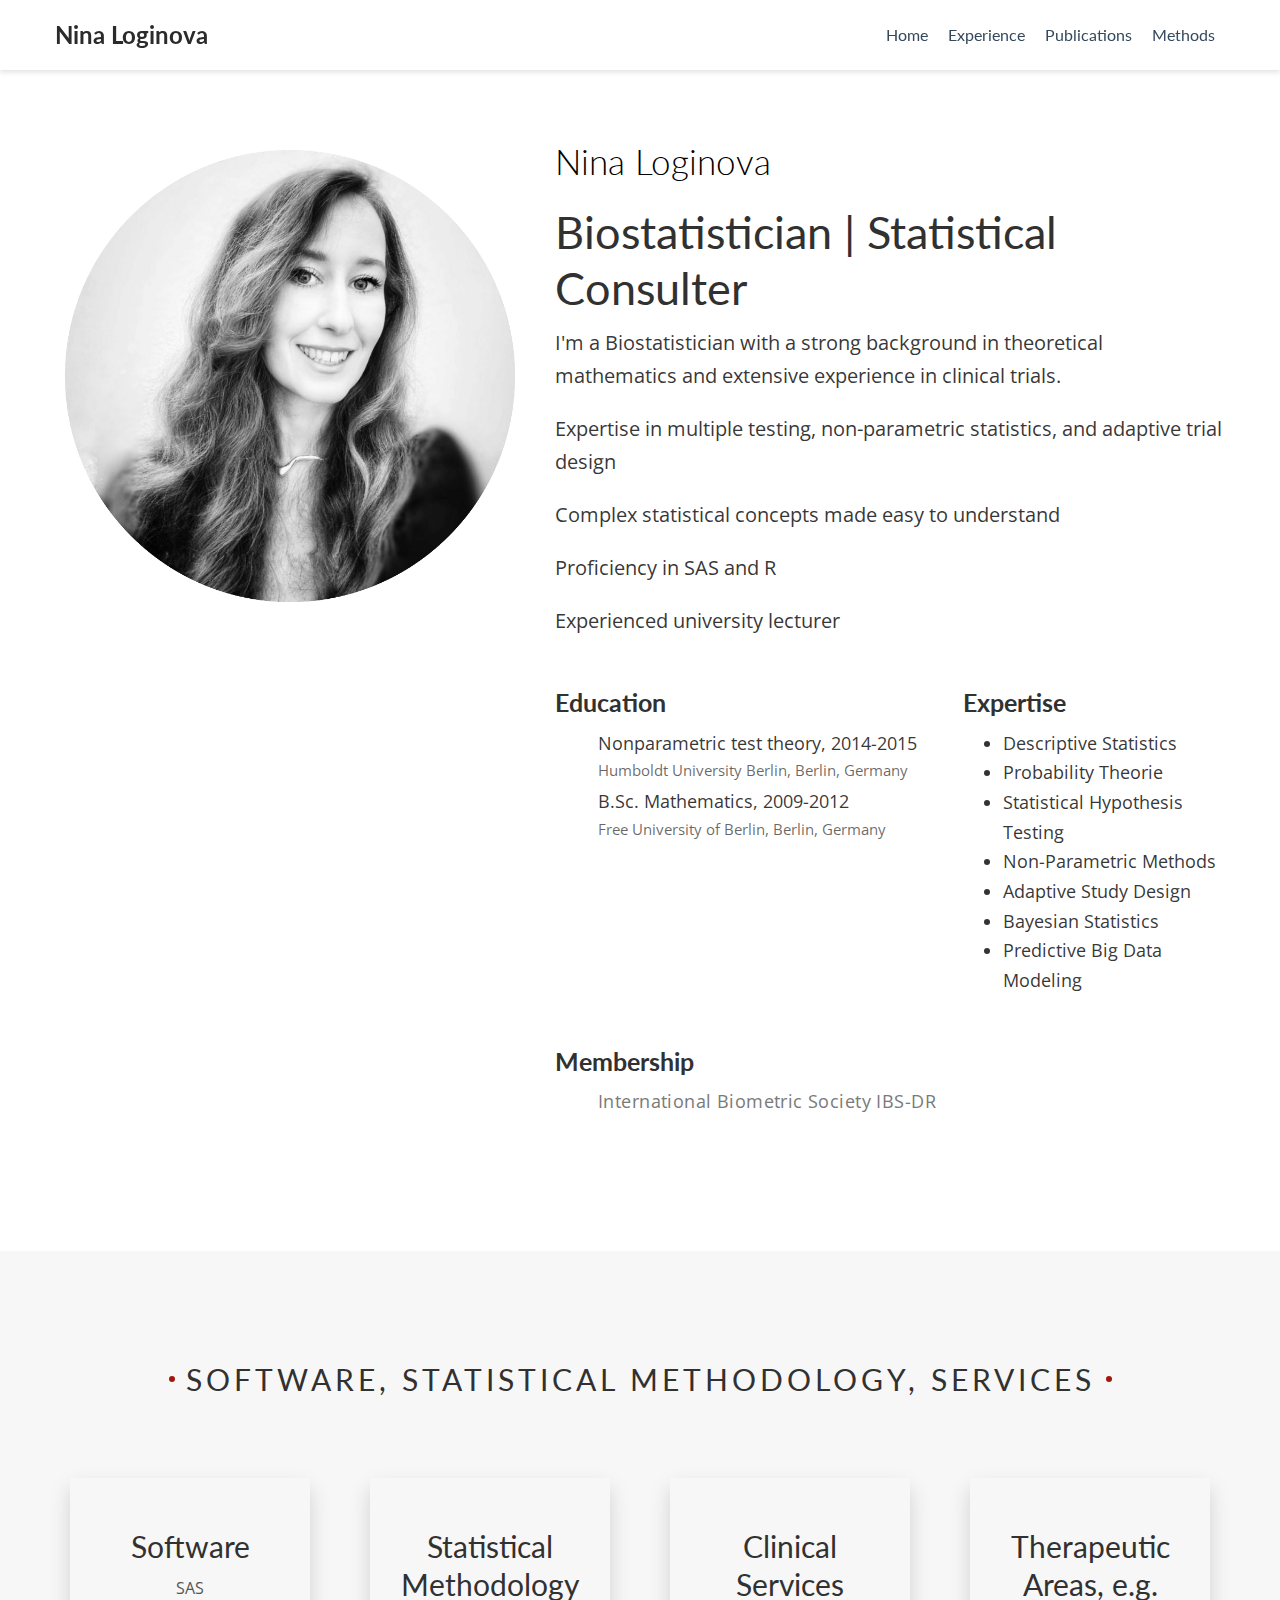
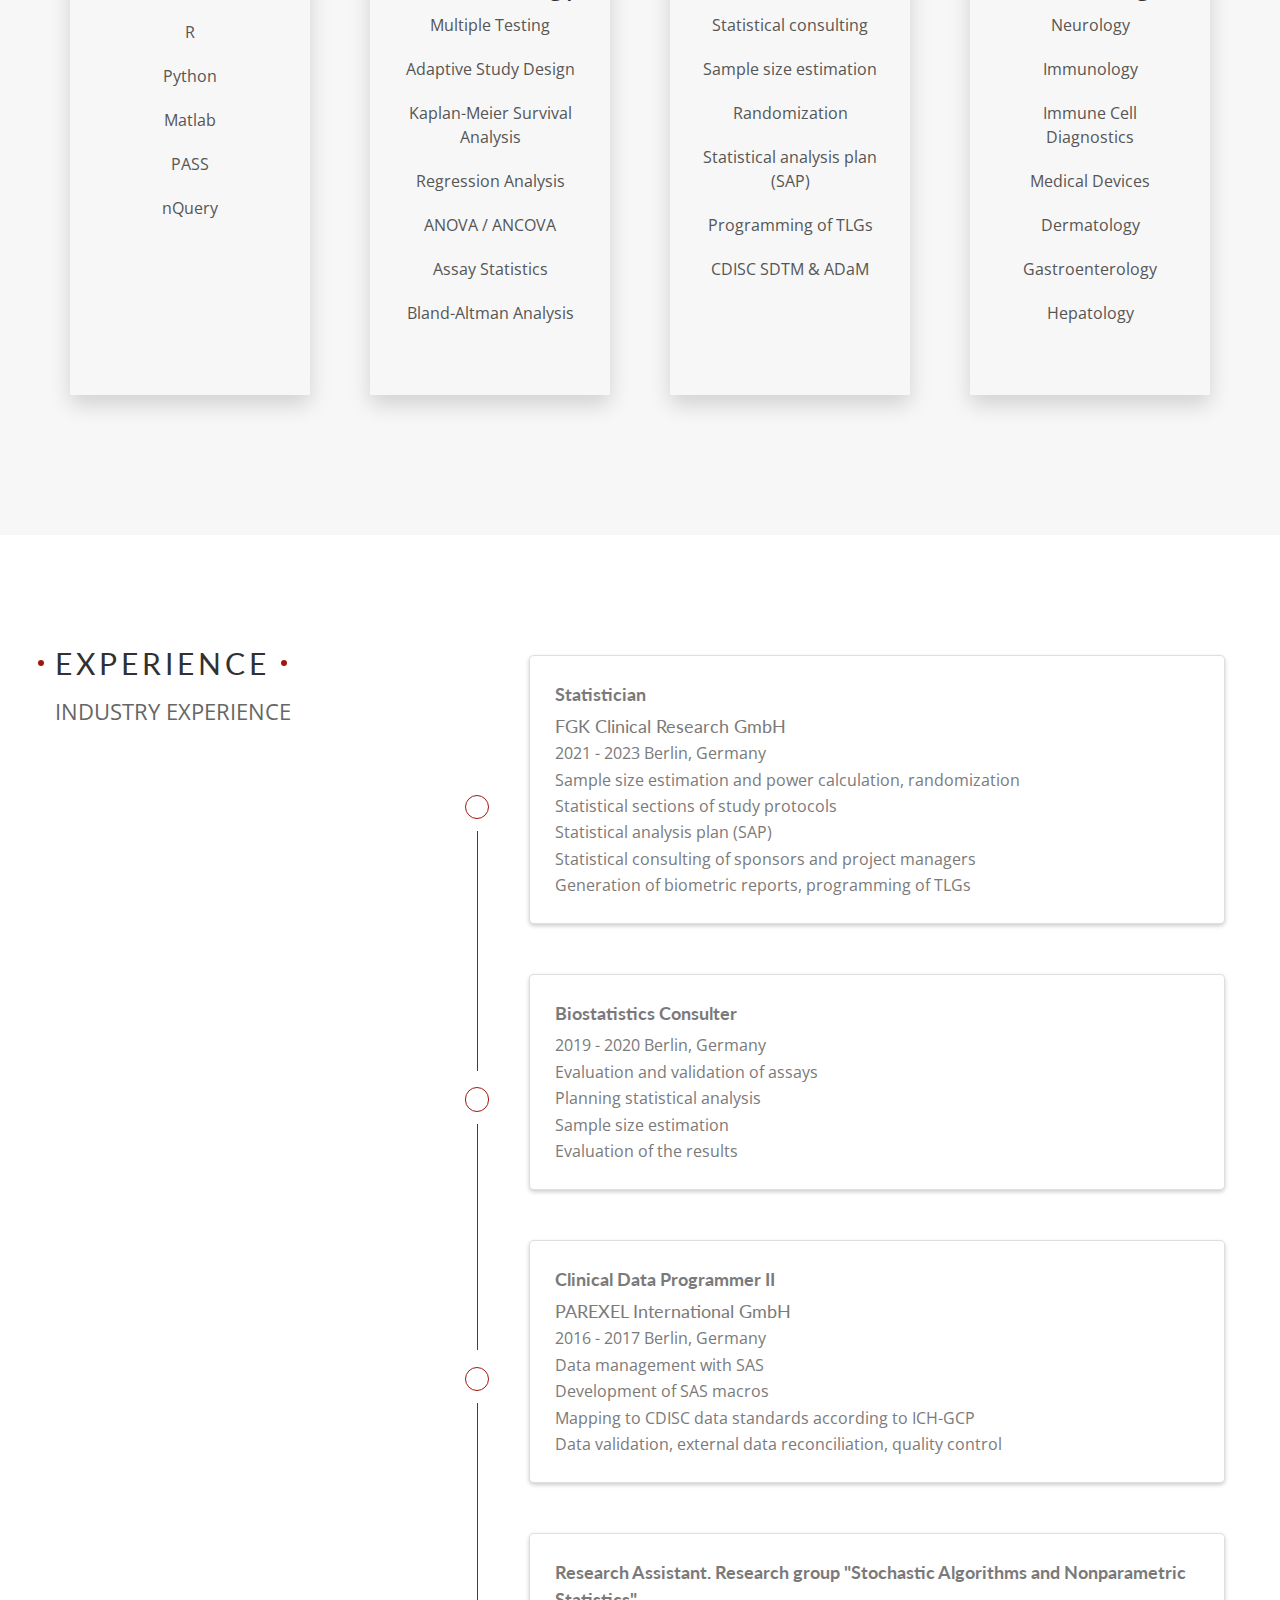
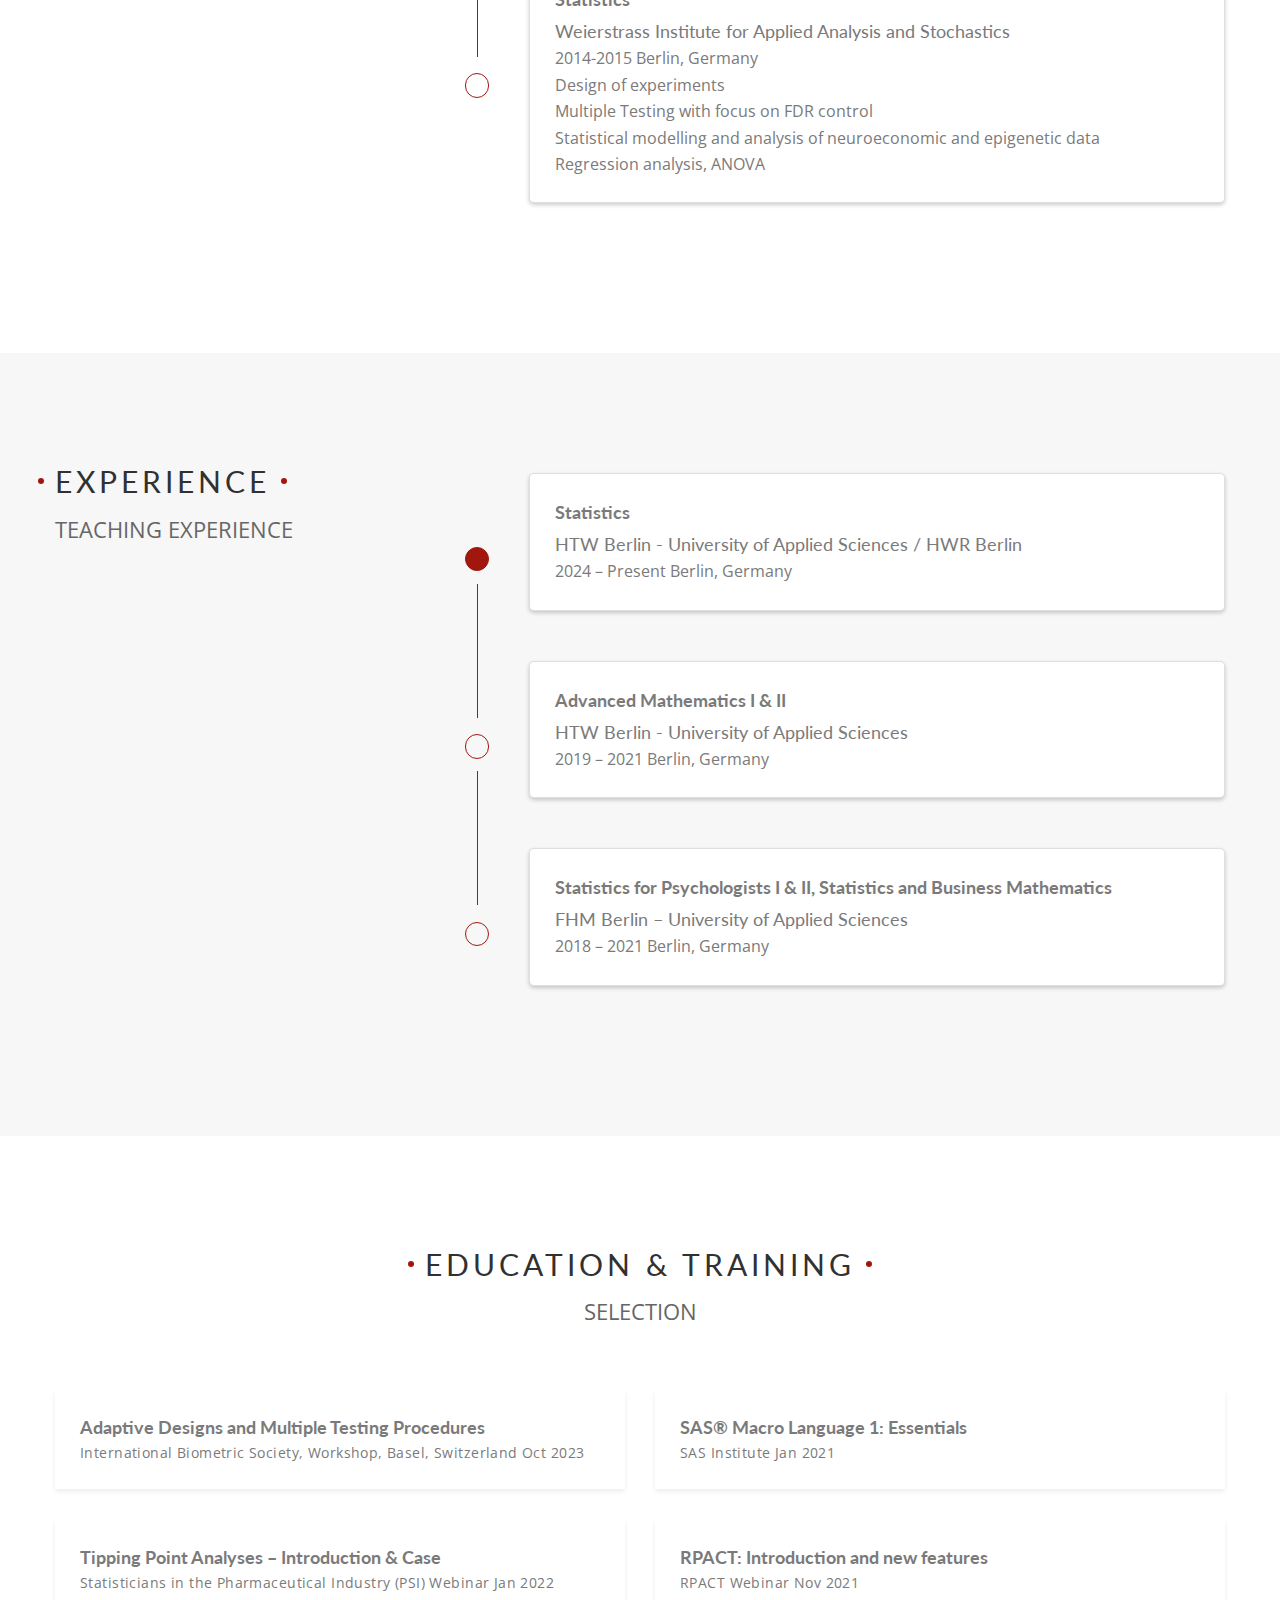
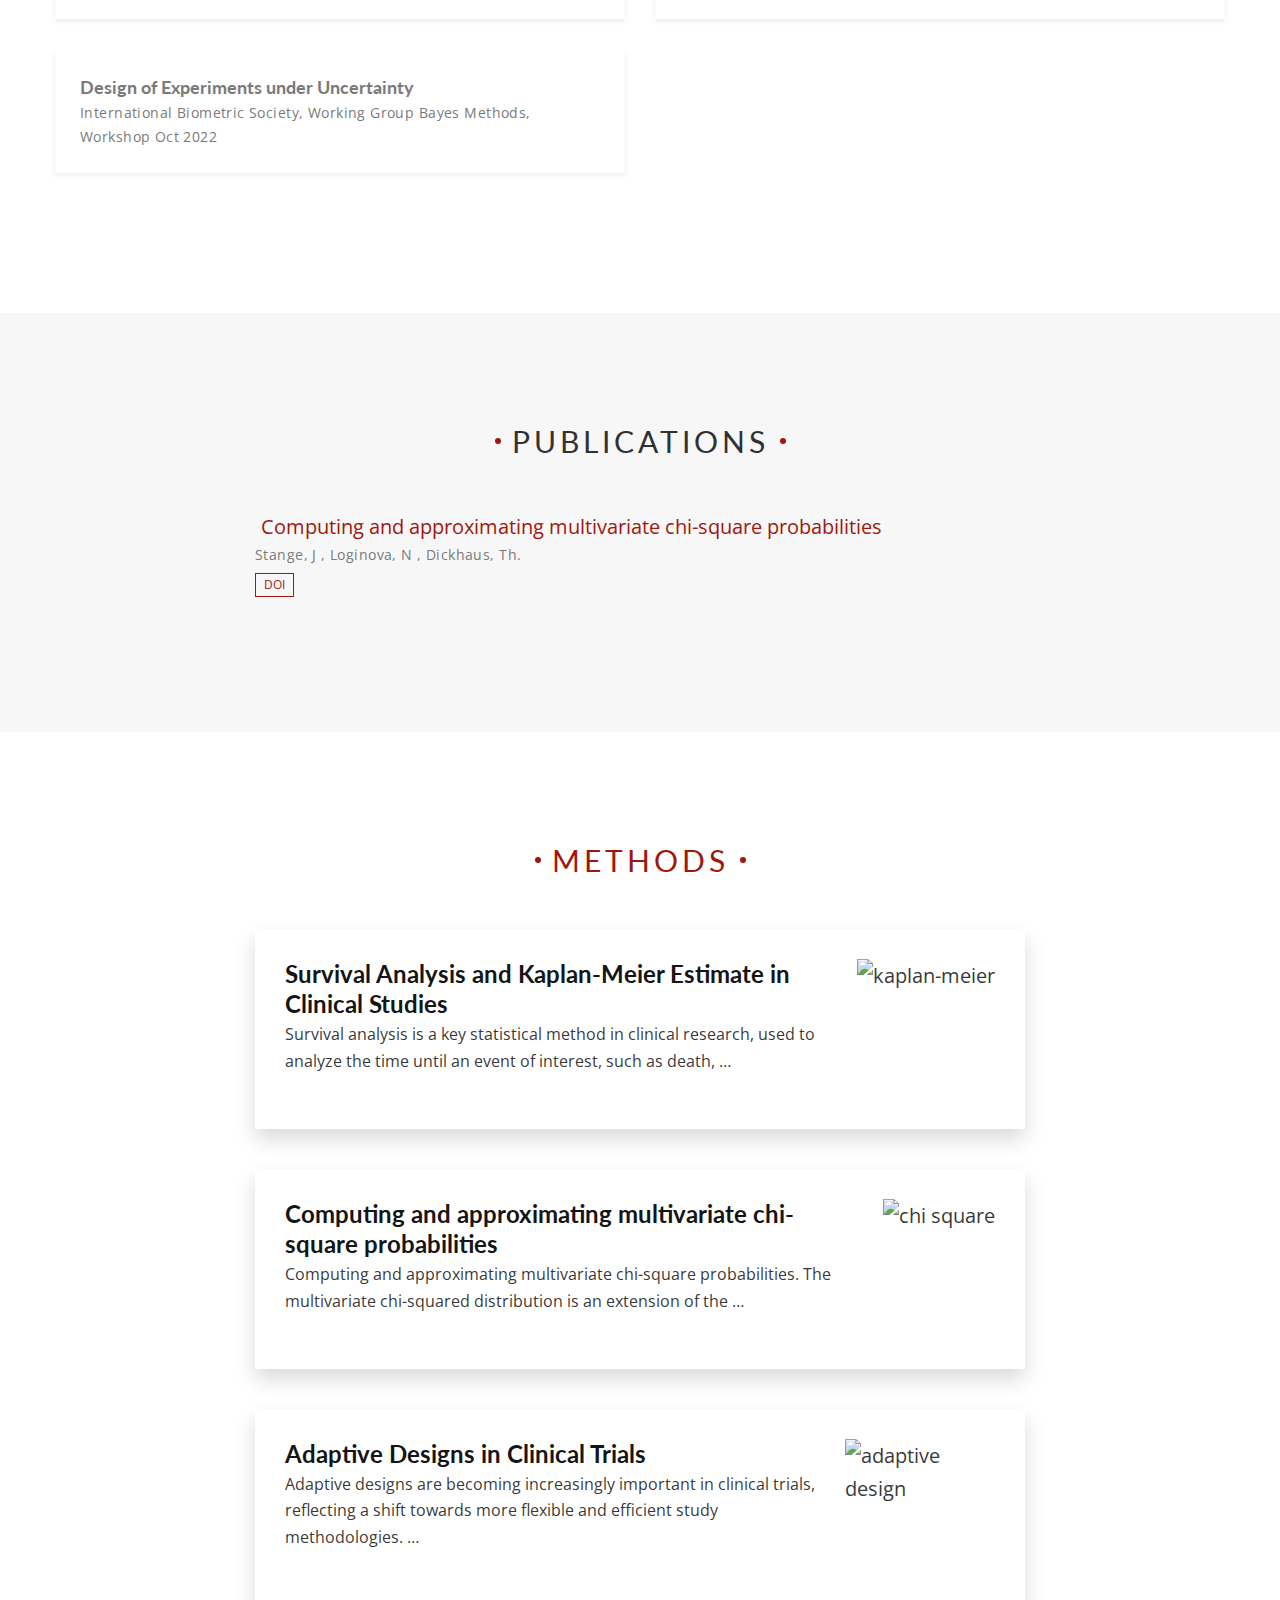
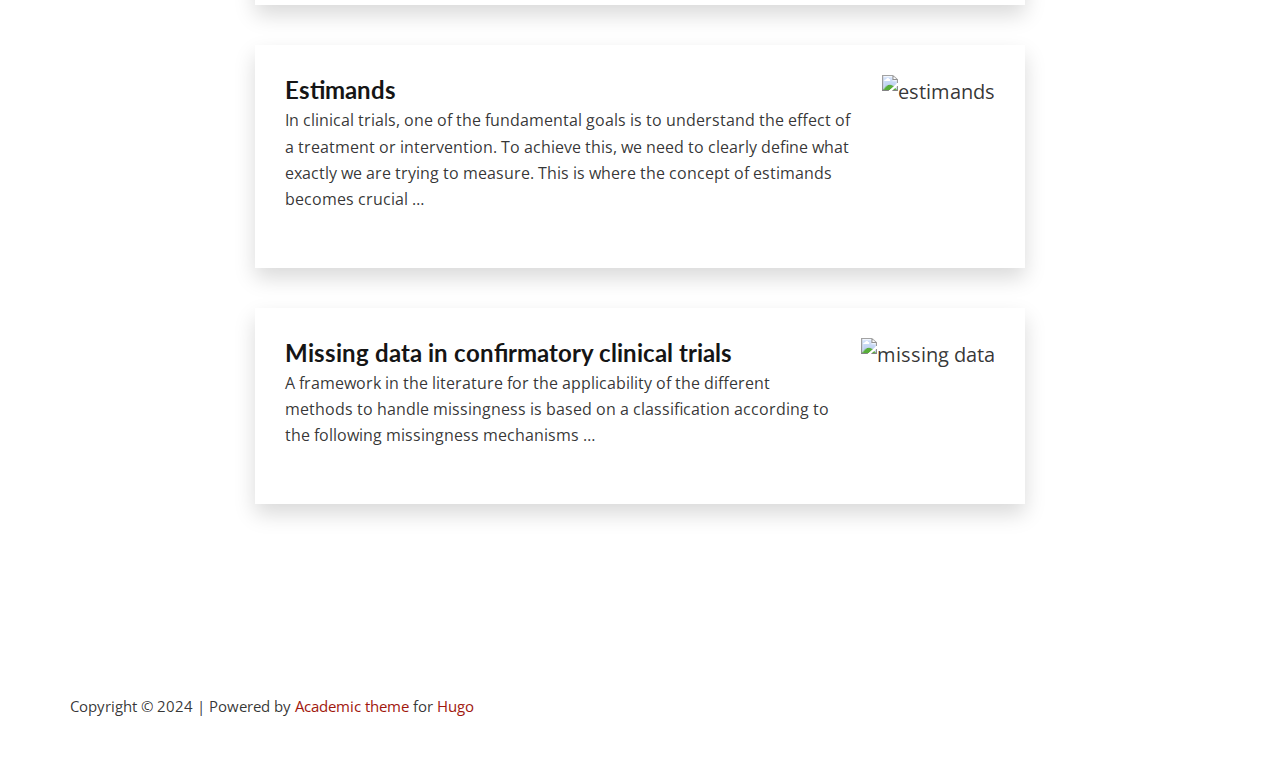
==== commit af1cc5d4: "2.0 methodology Update index.html" ====
--- a/index.html
+++ b/index.html
@@ -171,7 +171,7 @@
                     <div class="position-relative py-2 shadow featurette-margin p-4" style="height:100%">
                         <h2 class=progress-icon>Statistical Methodology</h2>
                         <div>
-                            <p>Multiple Testing with focus on FDR control</p>
+                            <p>Multiple Testing</p>
                             <p>Adaptive Study Design</p>
                             <p>Kaplan-Meier Survival Analysis</p>
                             <p>Regression Analysis</p>
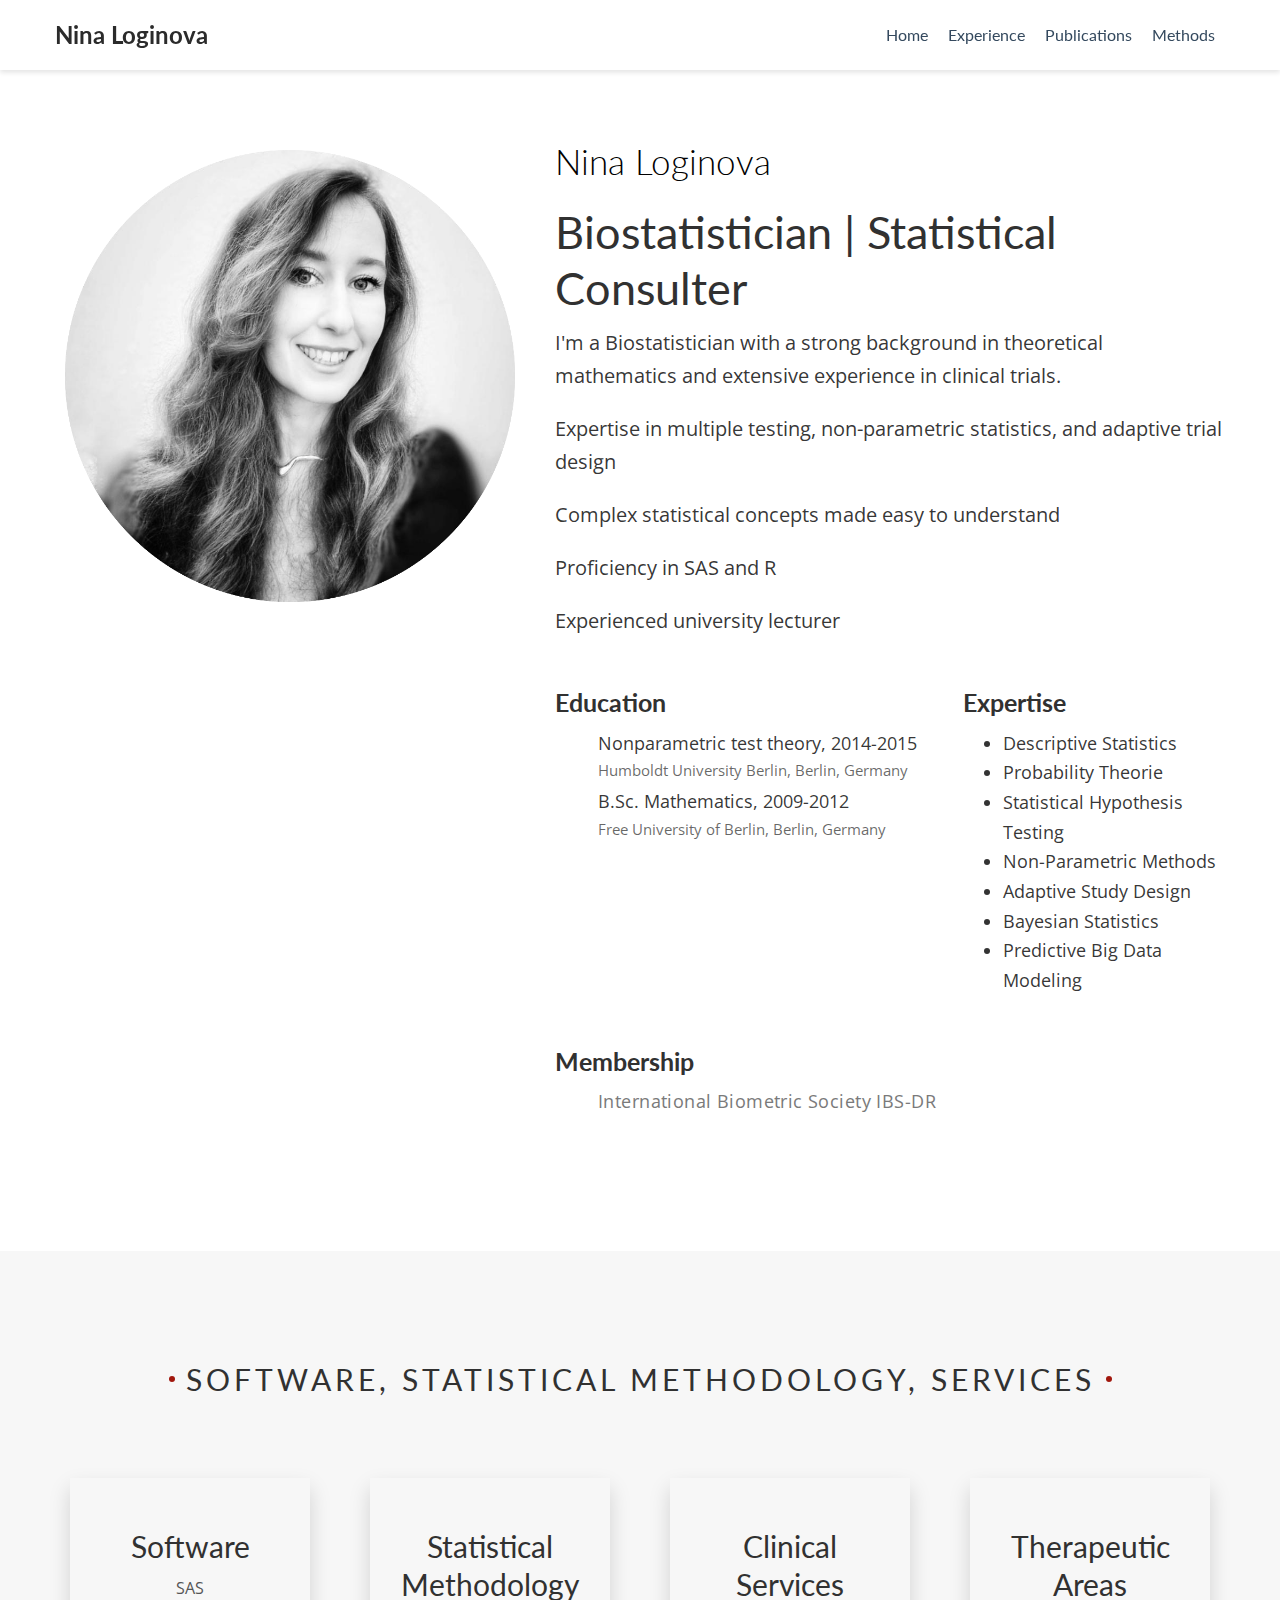
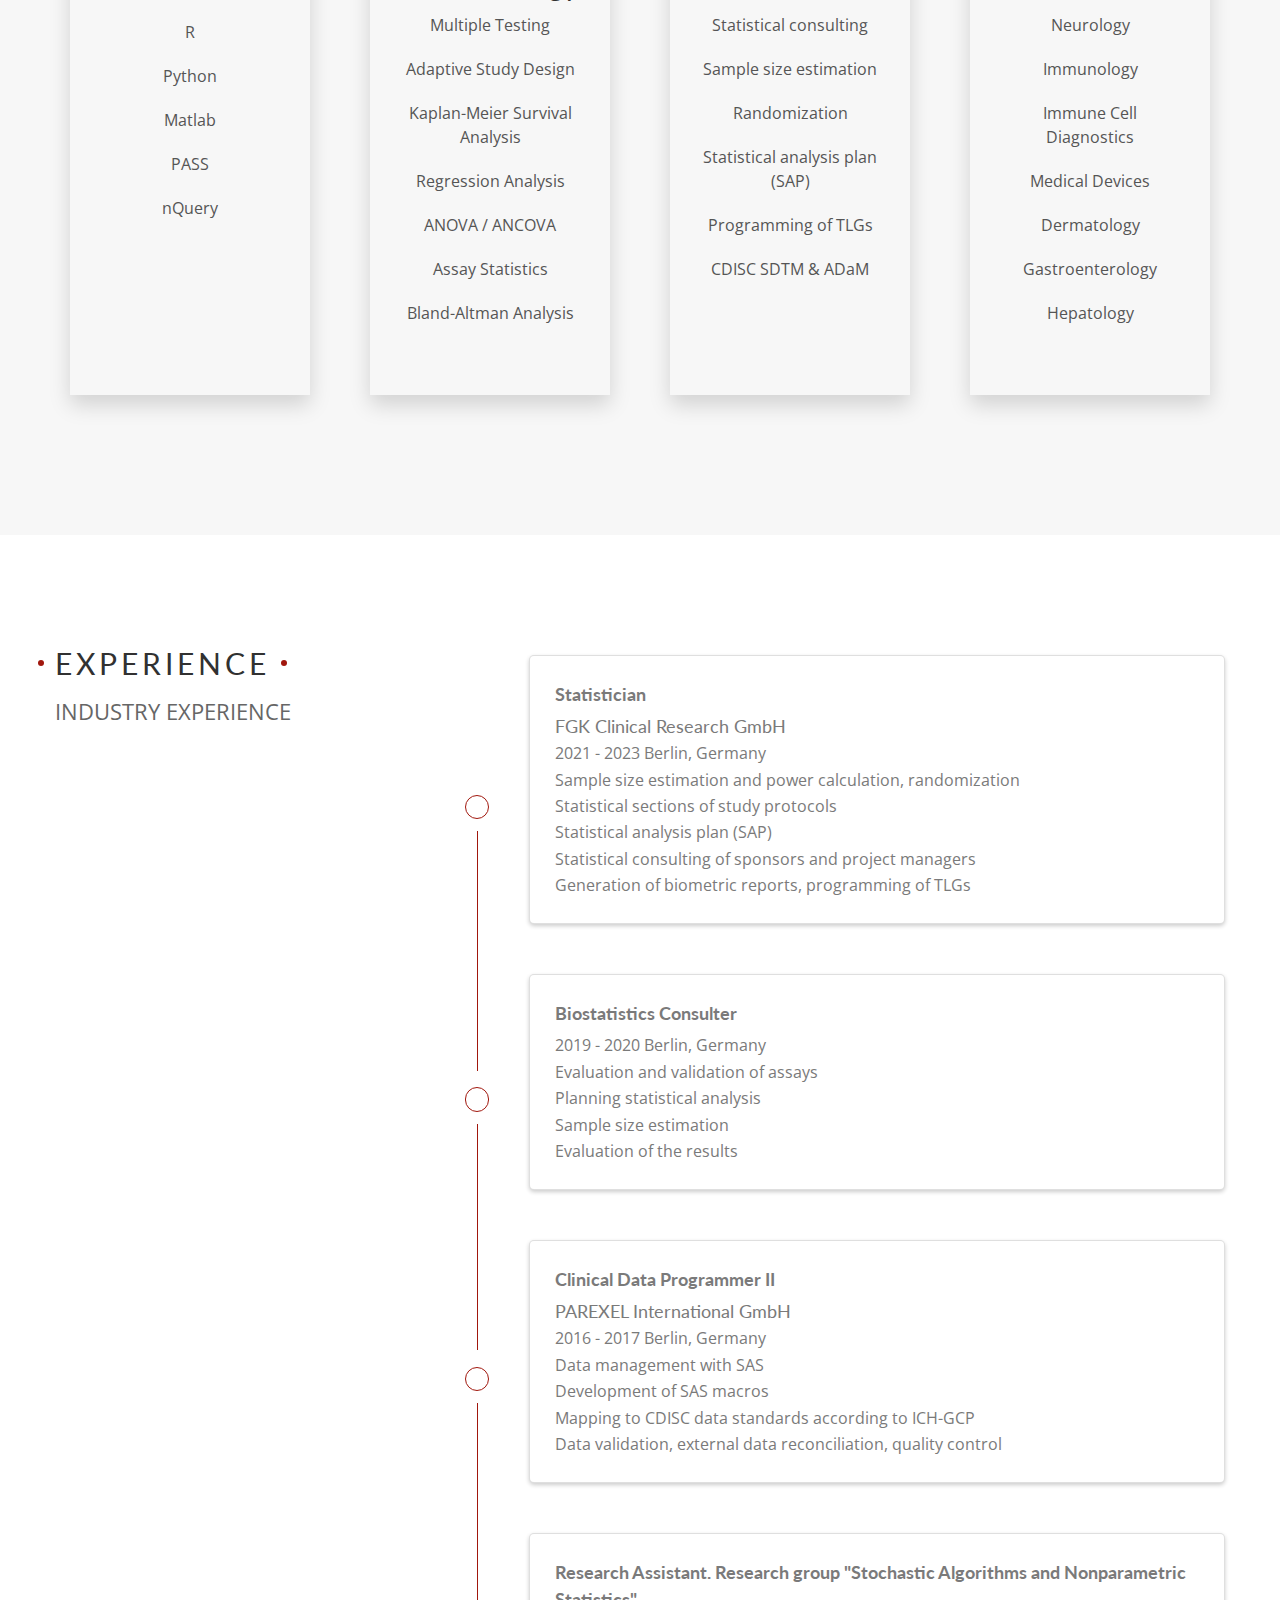
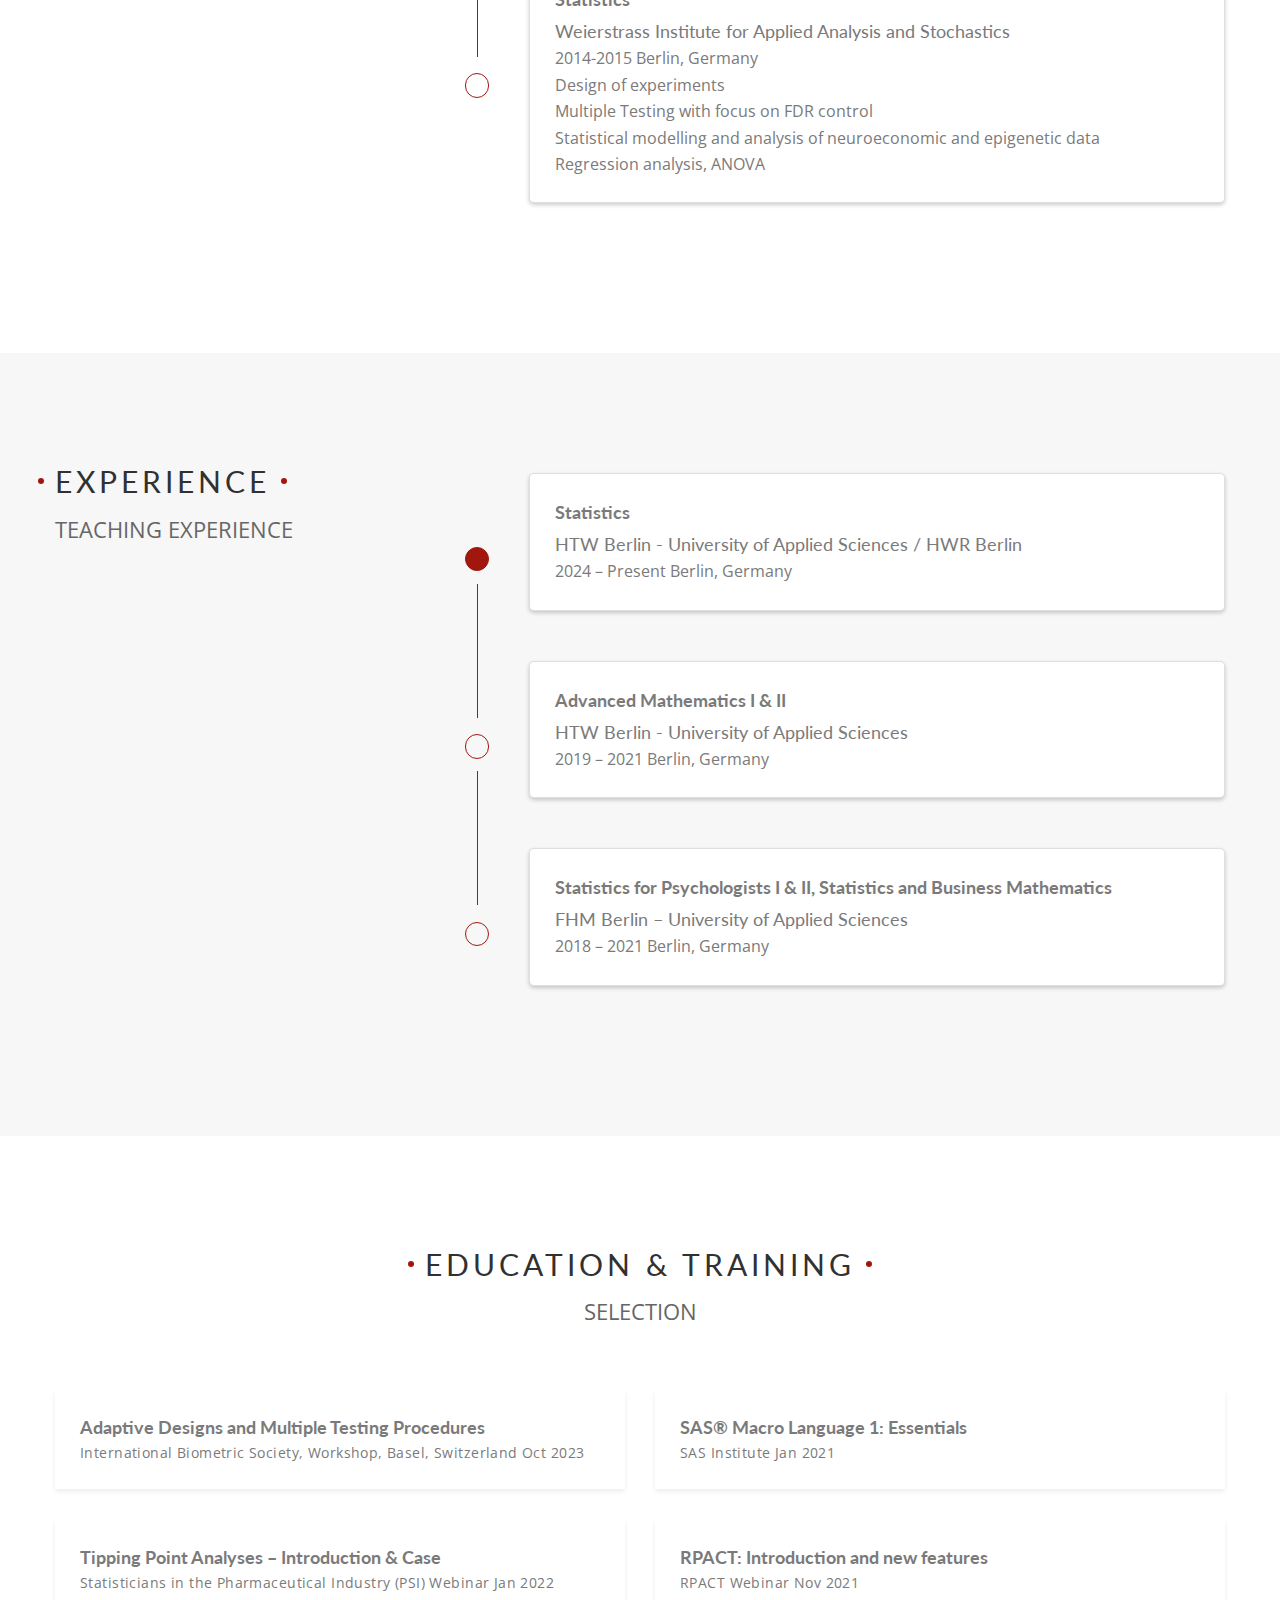
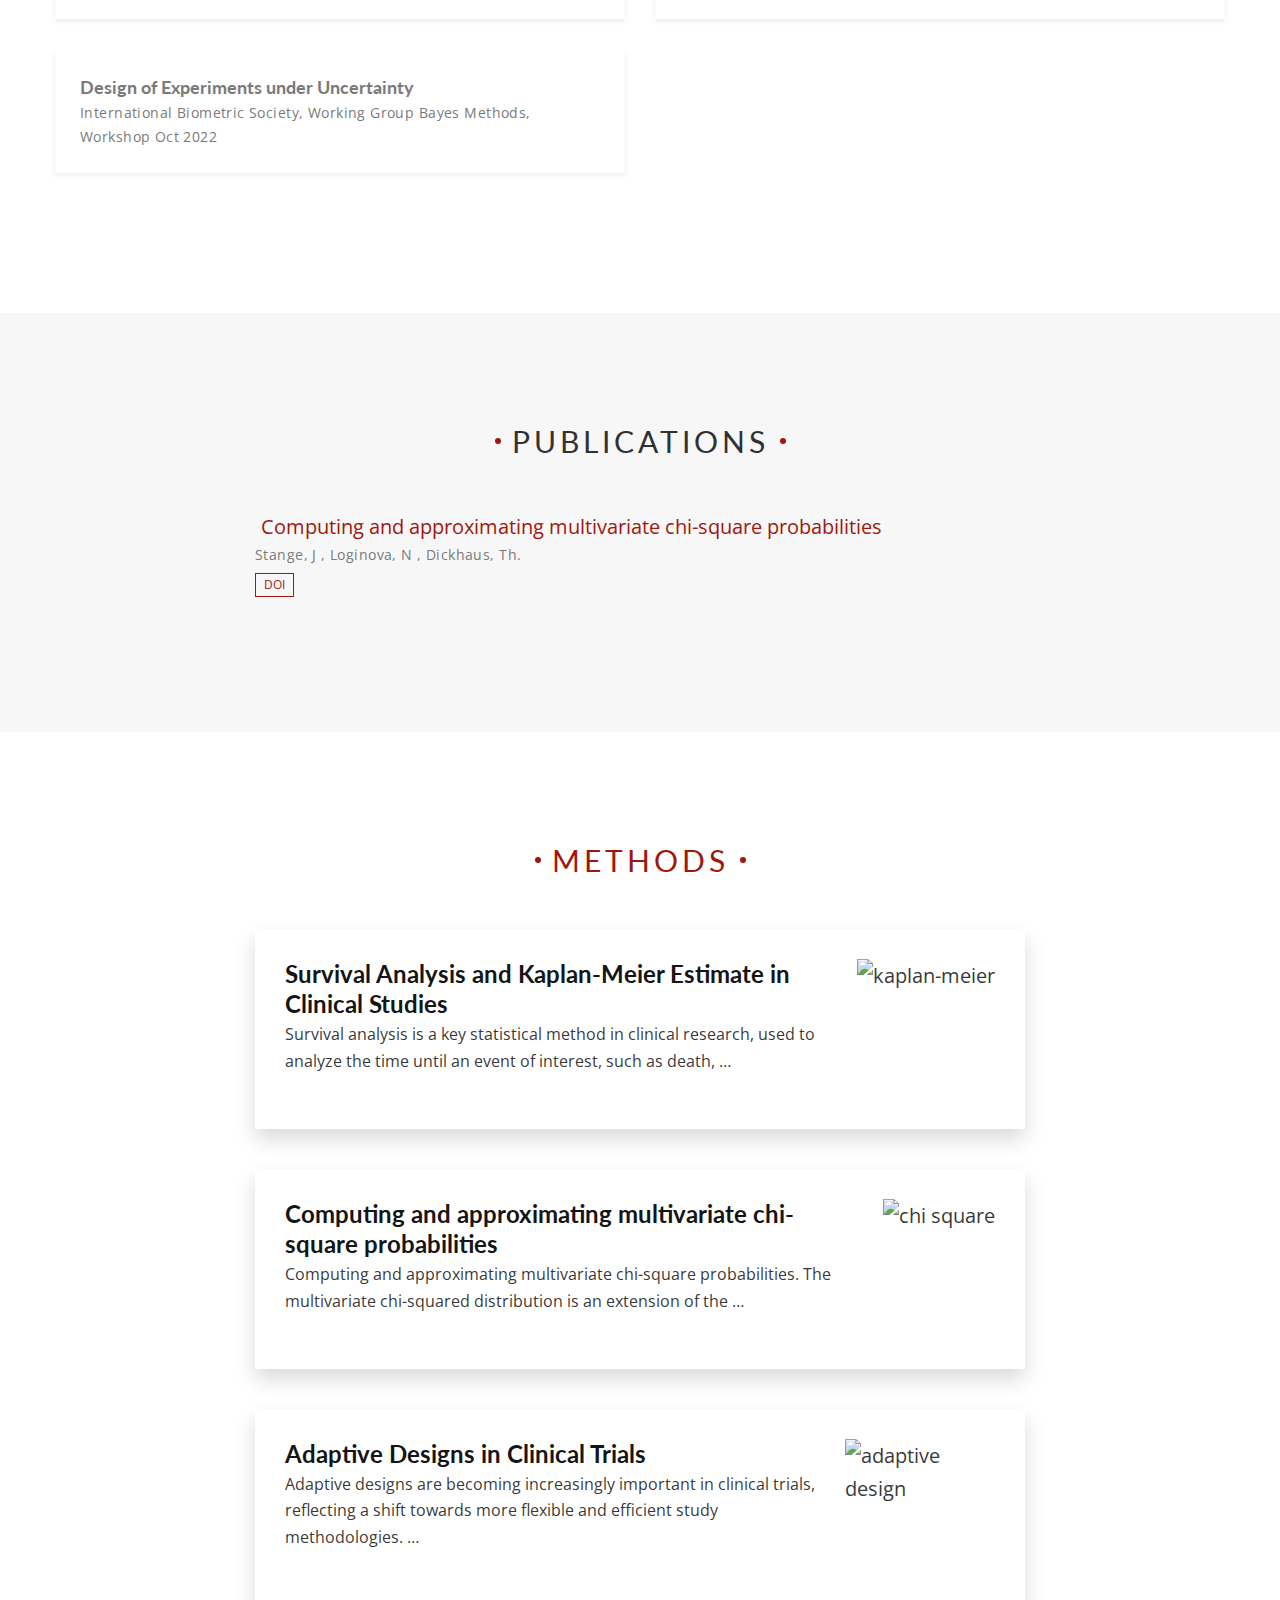
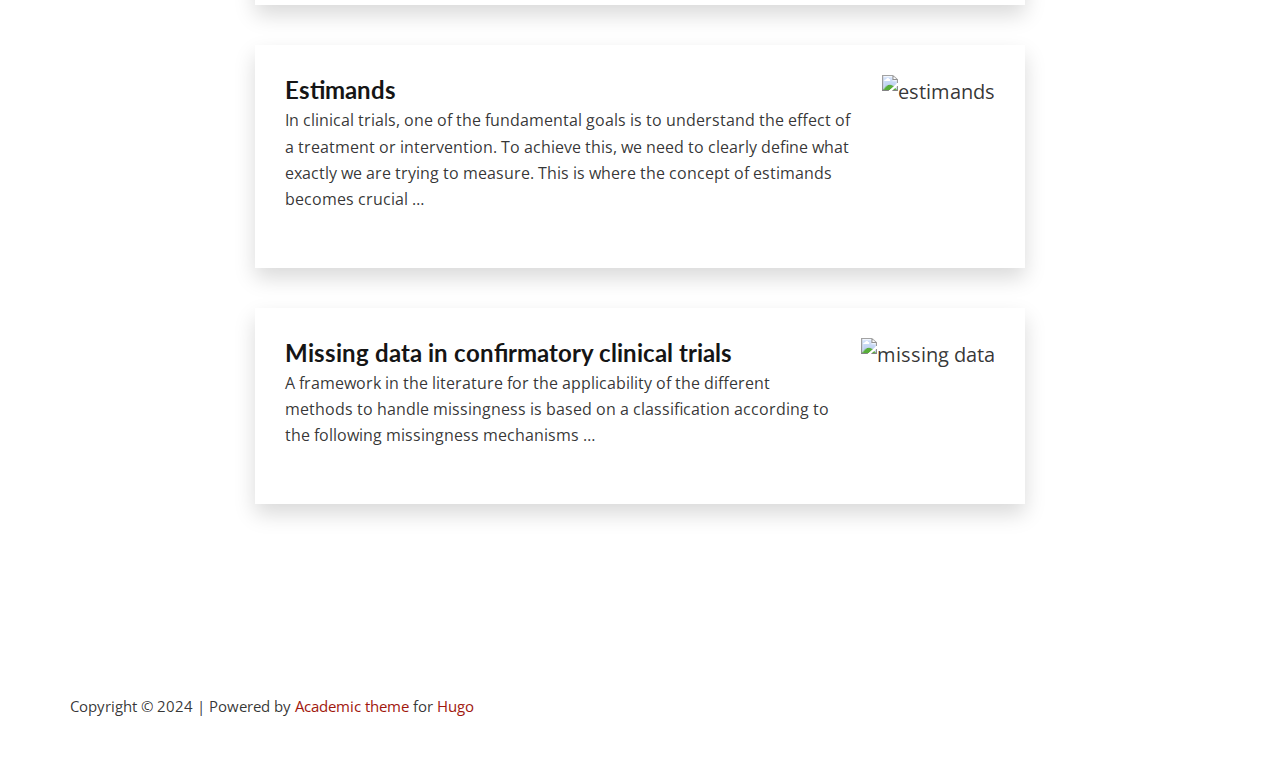
==== commit a62cbb54: "2.1 methodology Update index.html" ====
--- a/index.html
+++ b/index.html
@@ -196,7 +196,7 @@
                 </div>
                 <div class="col-lg-3 col-sm-6 mb-4 mb-lg-0 p-4">
                     <div class="position-relative py-2 shadow featurette-margin p-4" style="height:100%">
-                        <h2 class=progress-icon>Therapeutic Areas, e.g. </h2>
+                        <h2 class=progress-icon>Therapeutic Areas </h2>
                         <div>
                             <p>Neurology</p>
                             <p>Immunology</p>
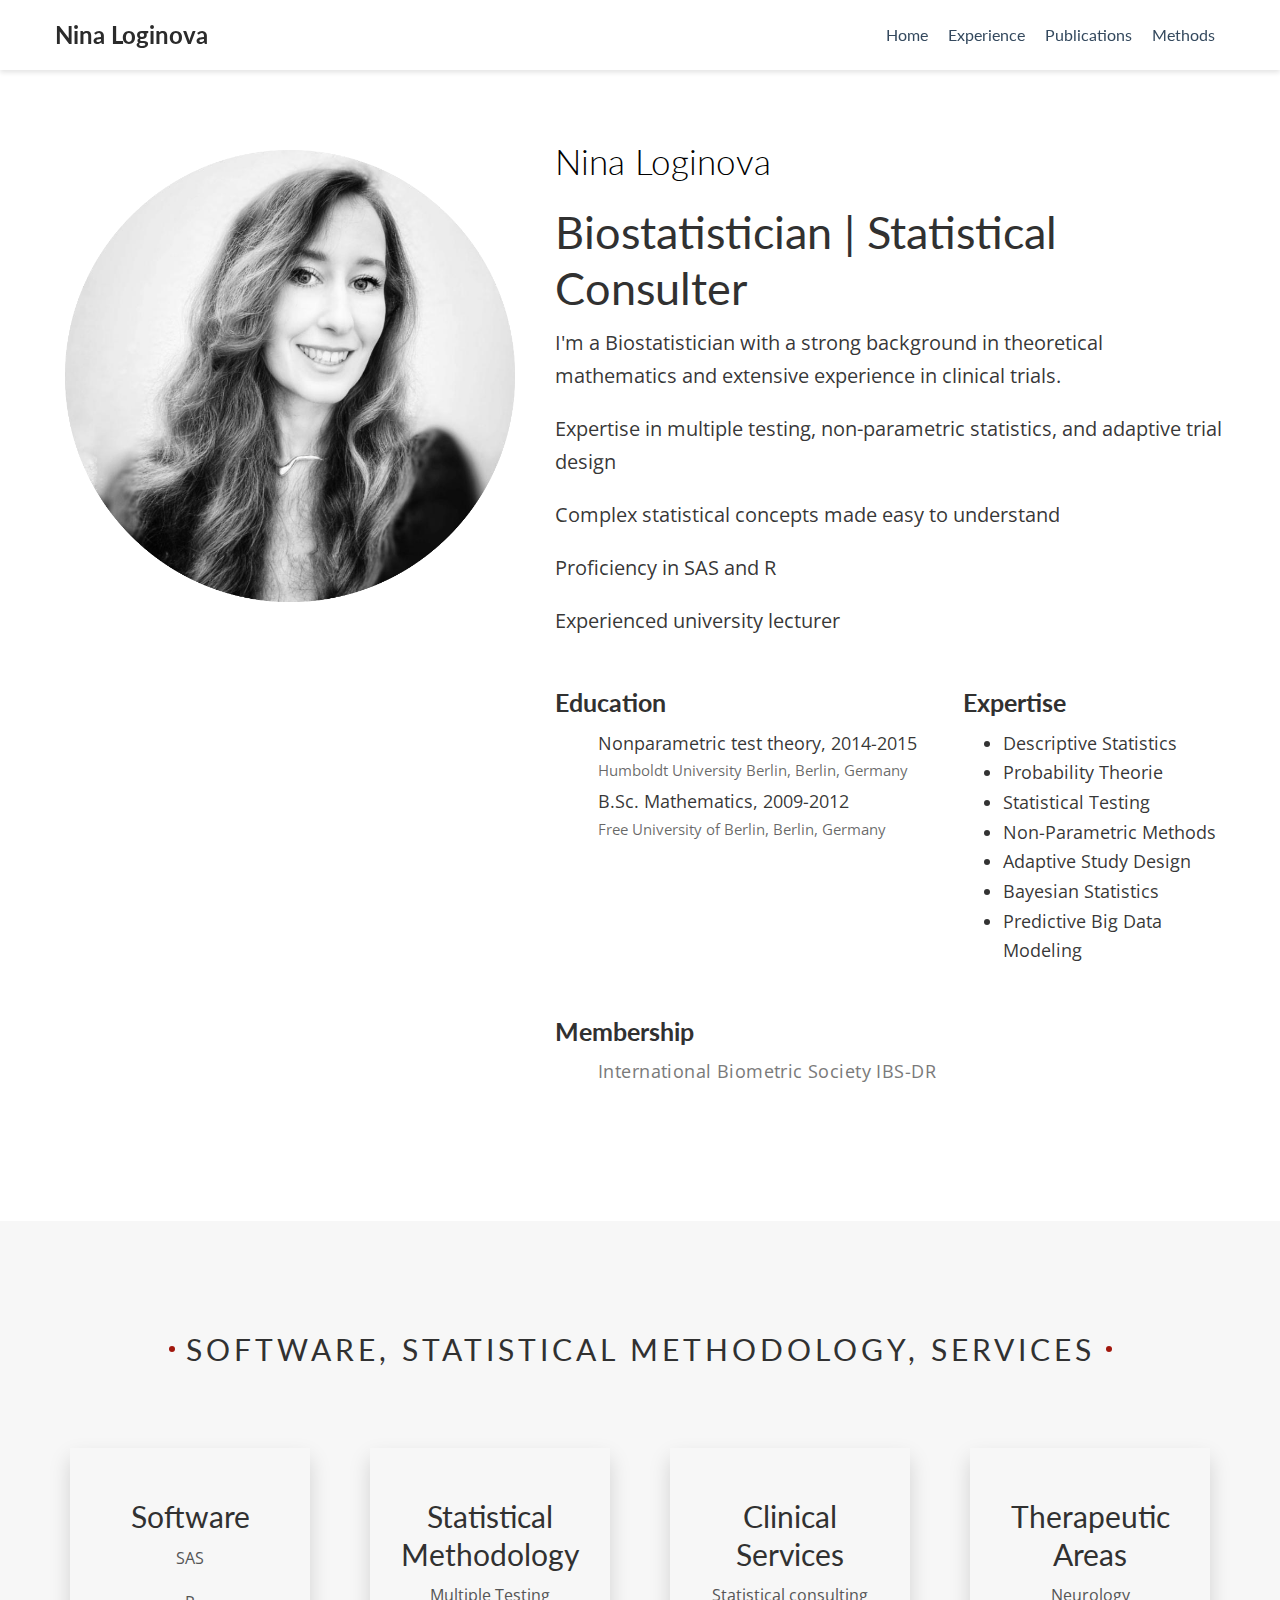
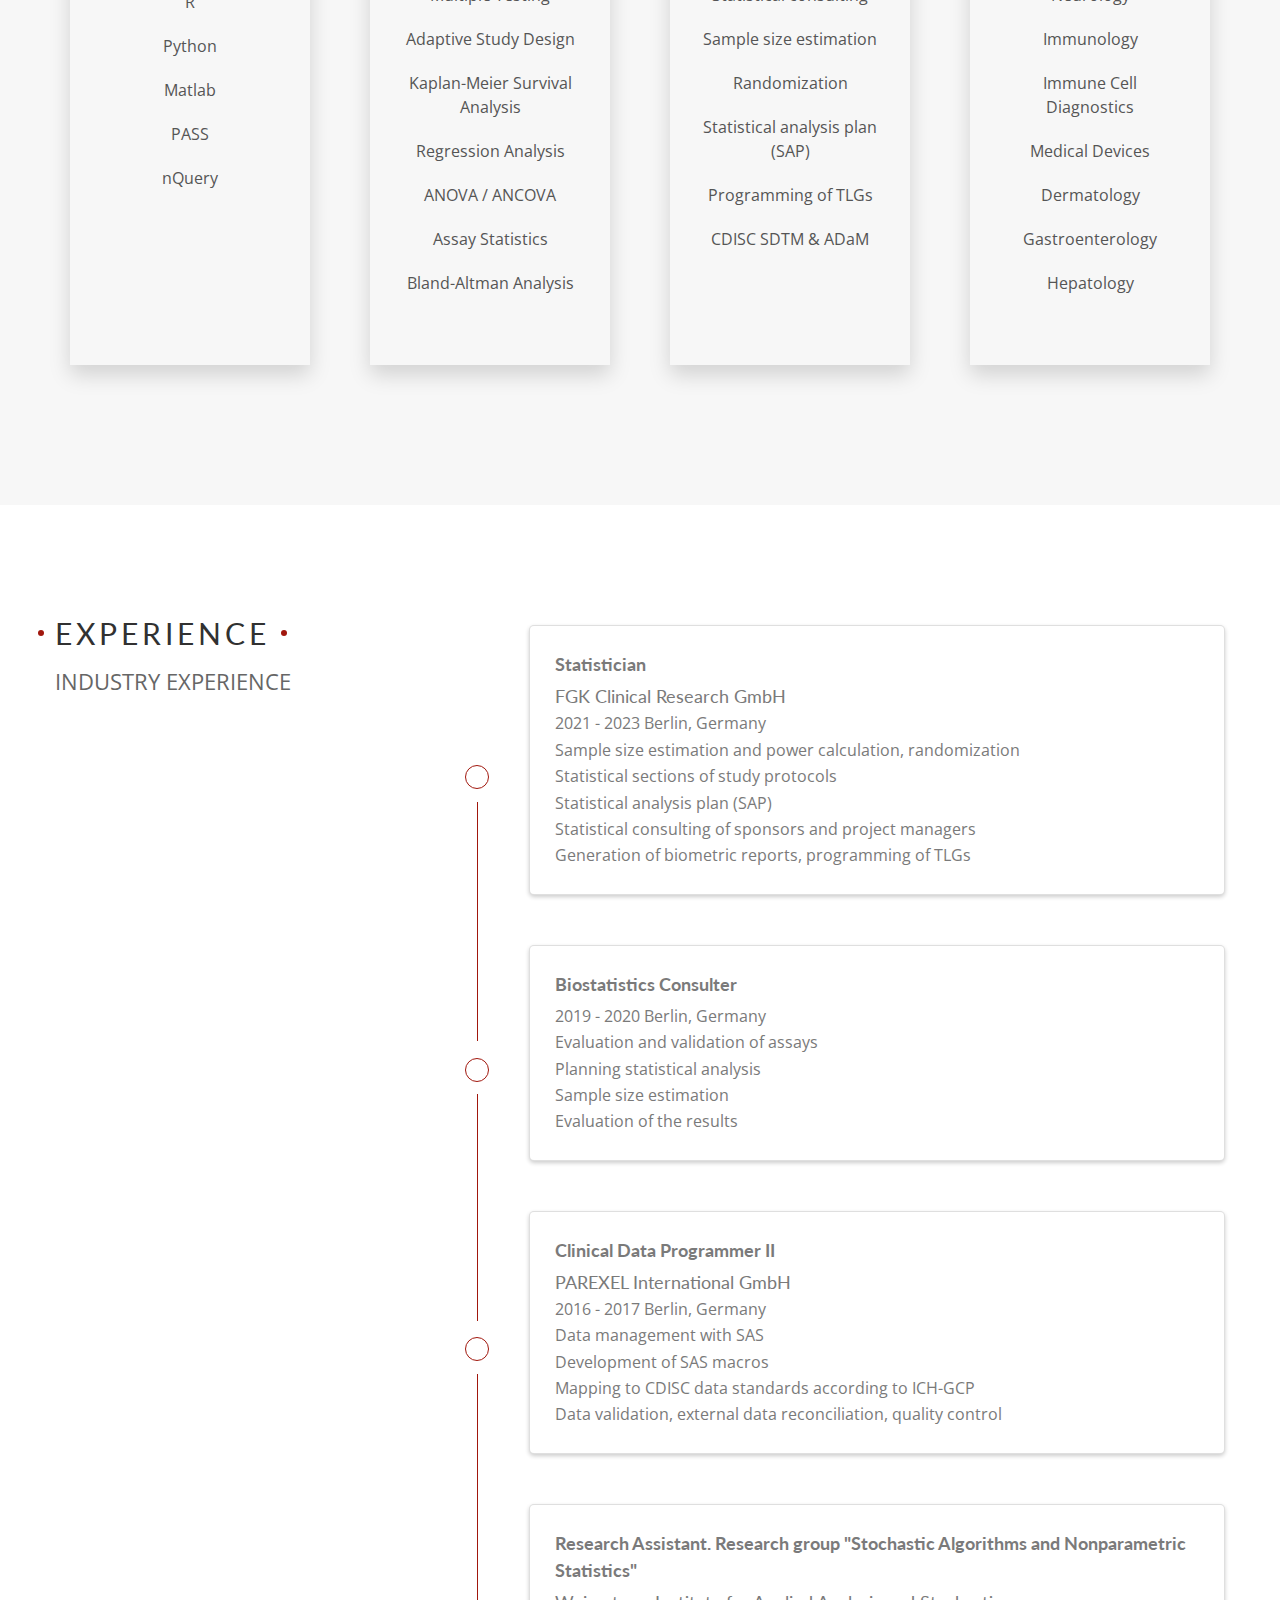
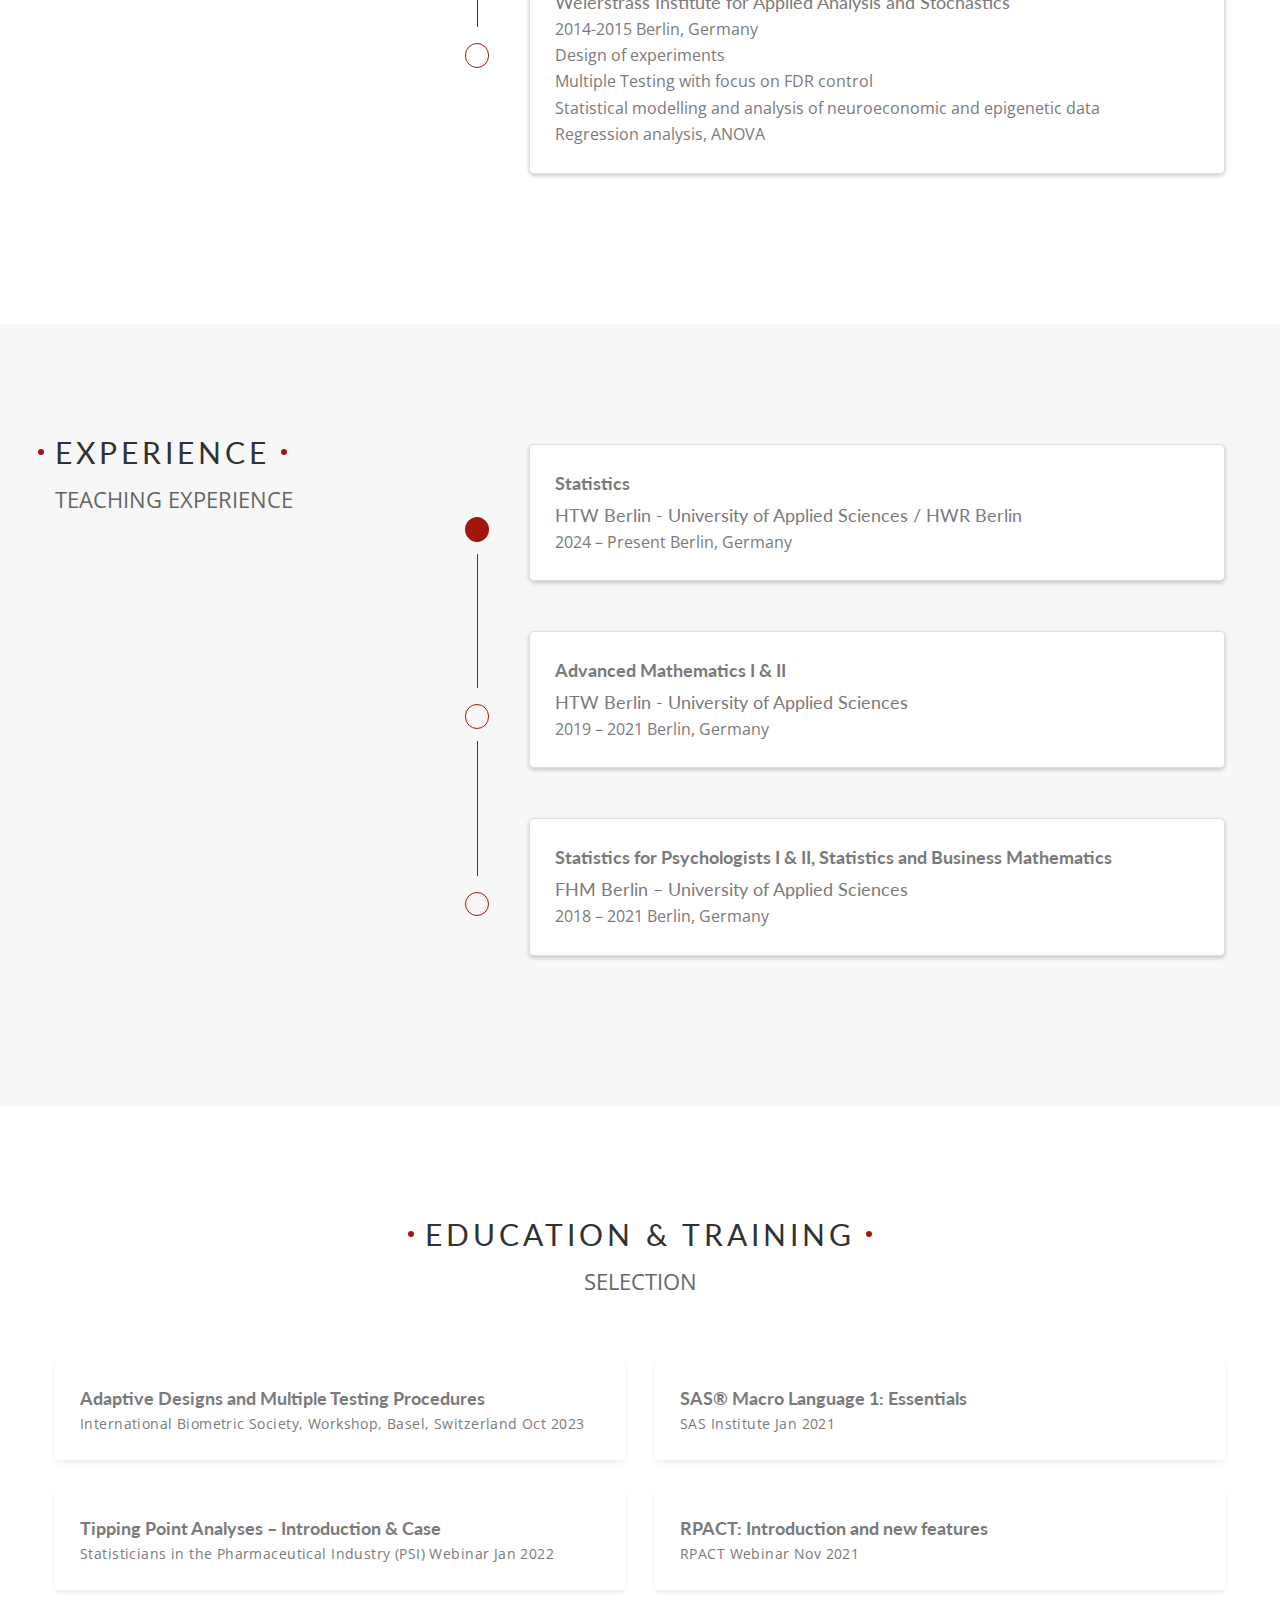
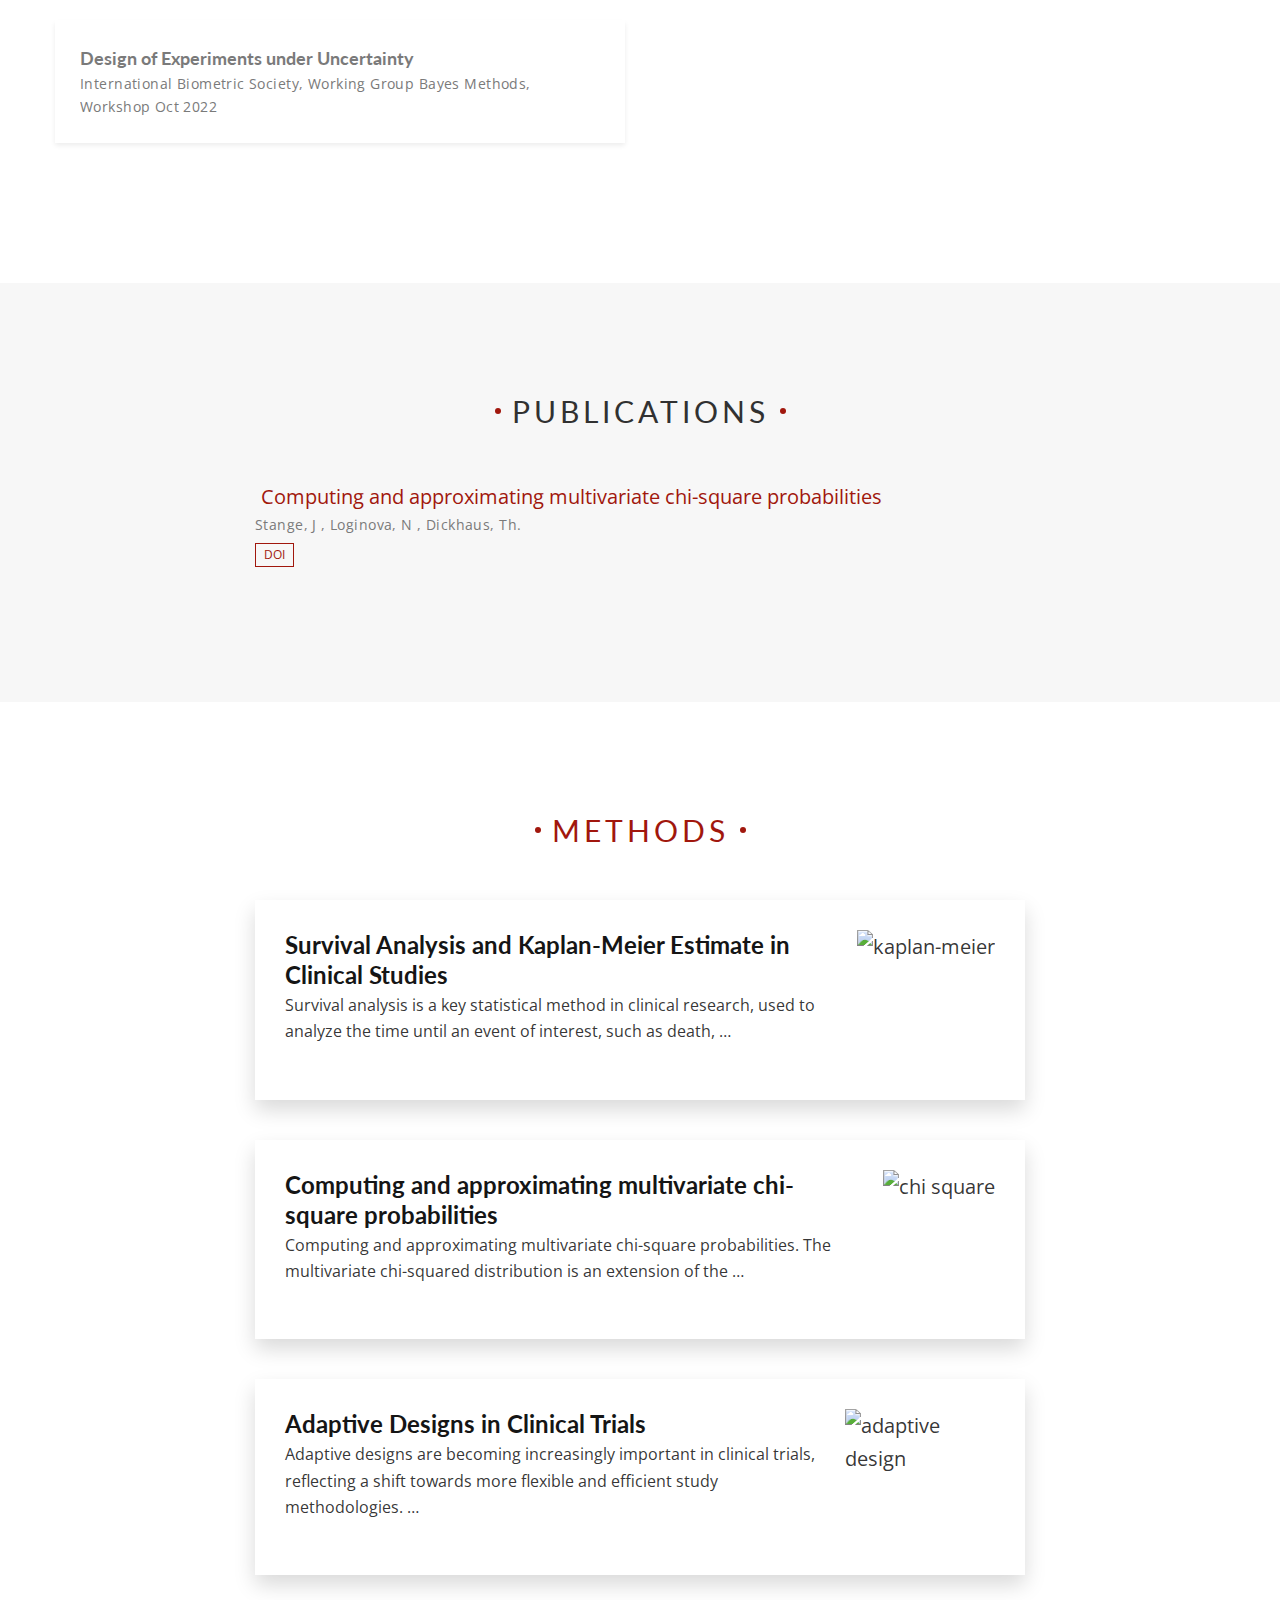
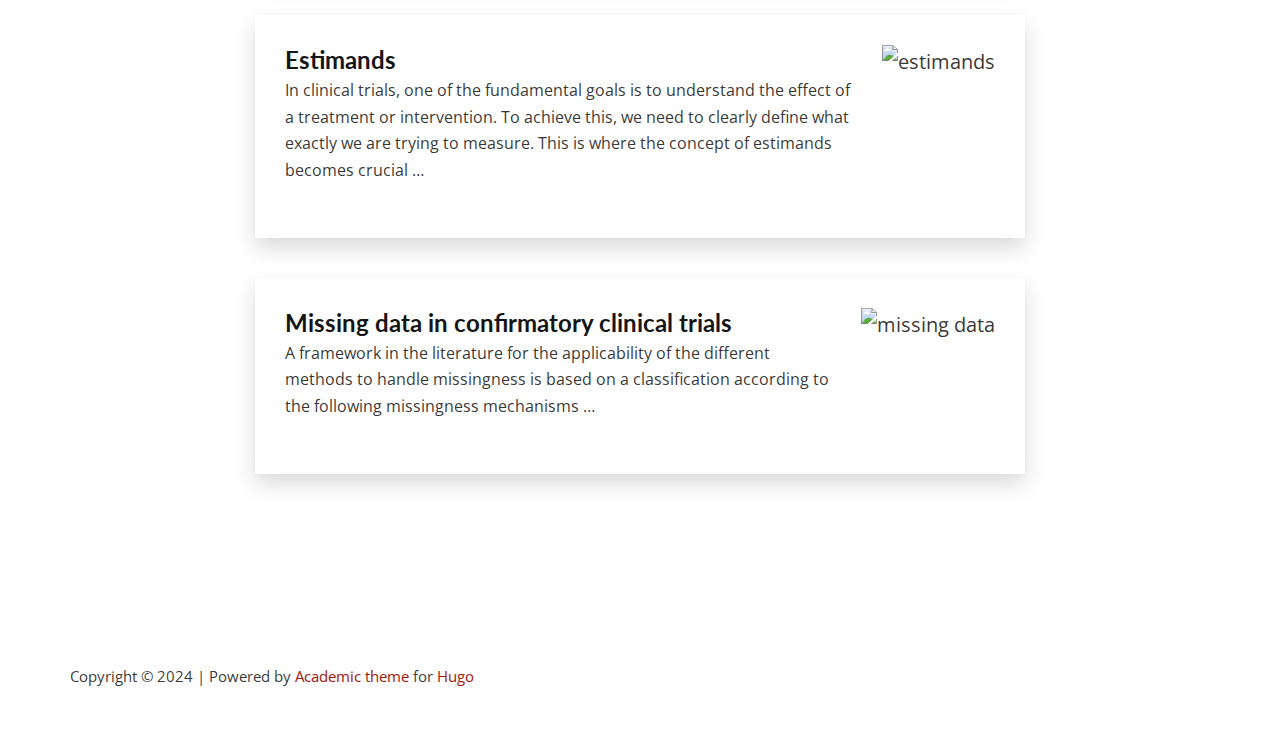
==== commit 001e5974: "Stat testing 1.0 Update index.html" ====
--- a/index.html
+++ b/index.html
@@ -121,7 +121,7 @@
                             <ul class=ul-interests>
                                 <li>Descriptive Statistics</li>
                                 <li>Probability Theorie</li>
-                                <li>Statistical Hypothesis Testing</li>
+                                <li>Statistical Testing</li>
                                 <li>Non-Parametric Methods</li>
                                 <li>Adaptive Study Design</li>
                                 <li>Bayesian Statistics</li>
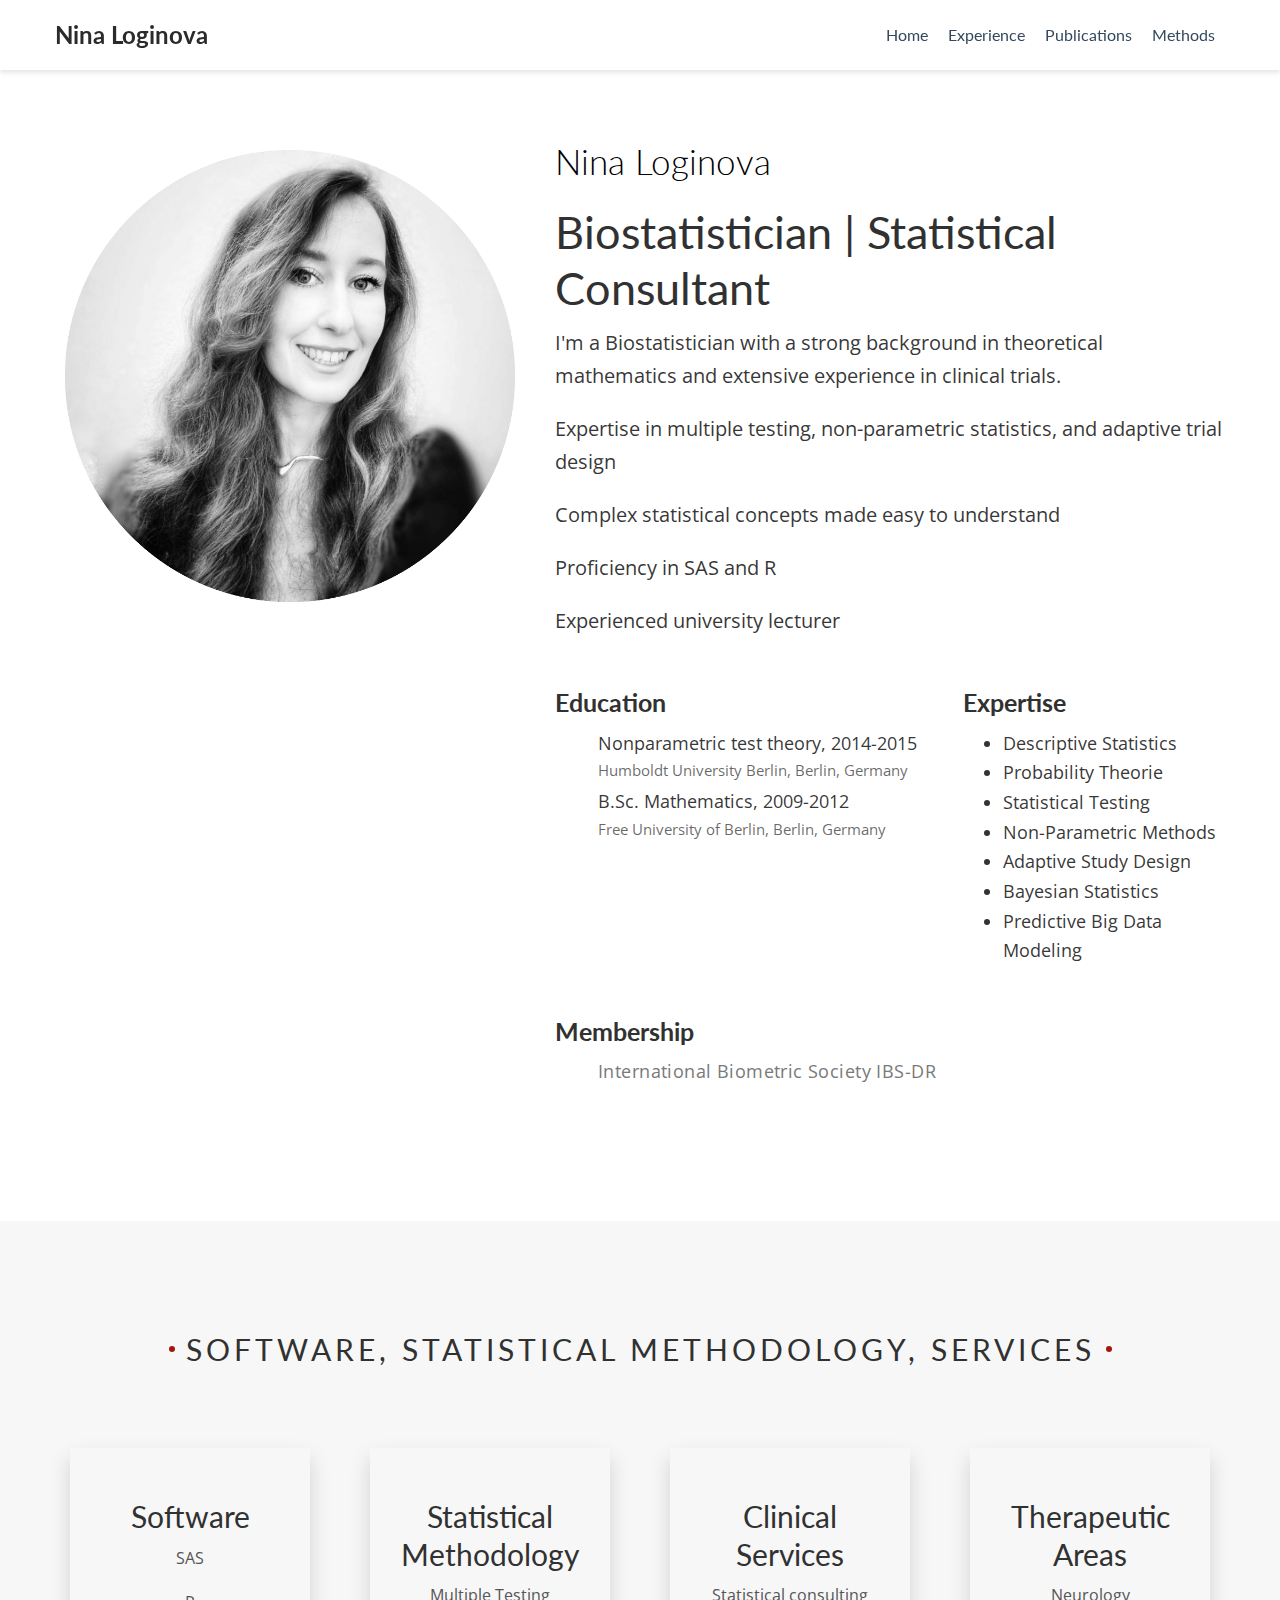
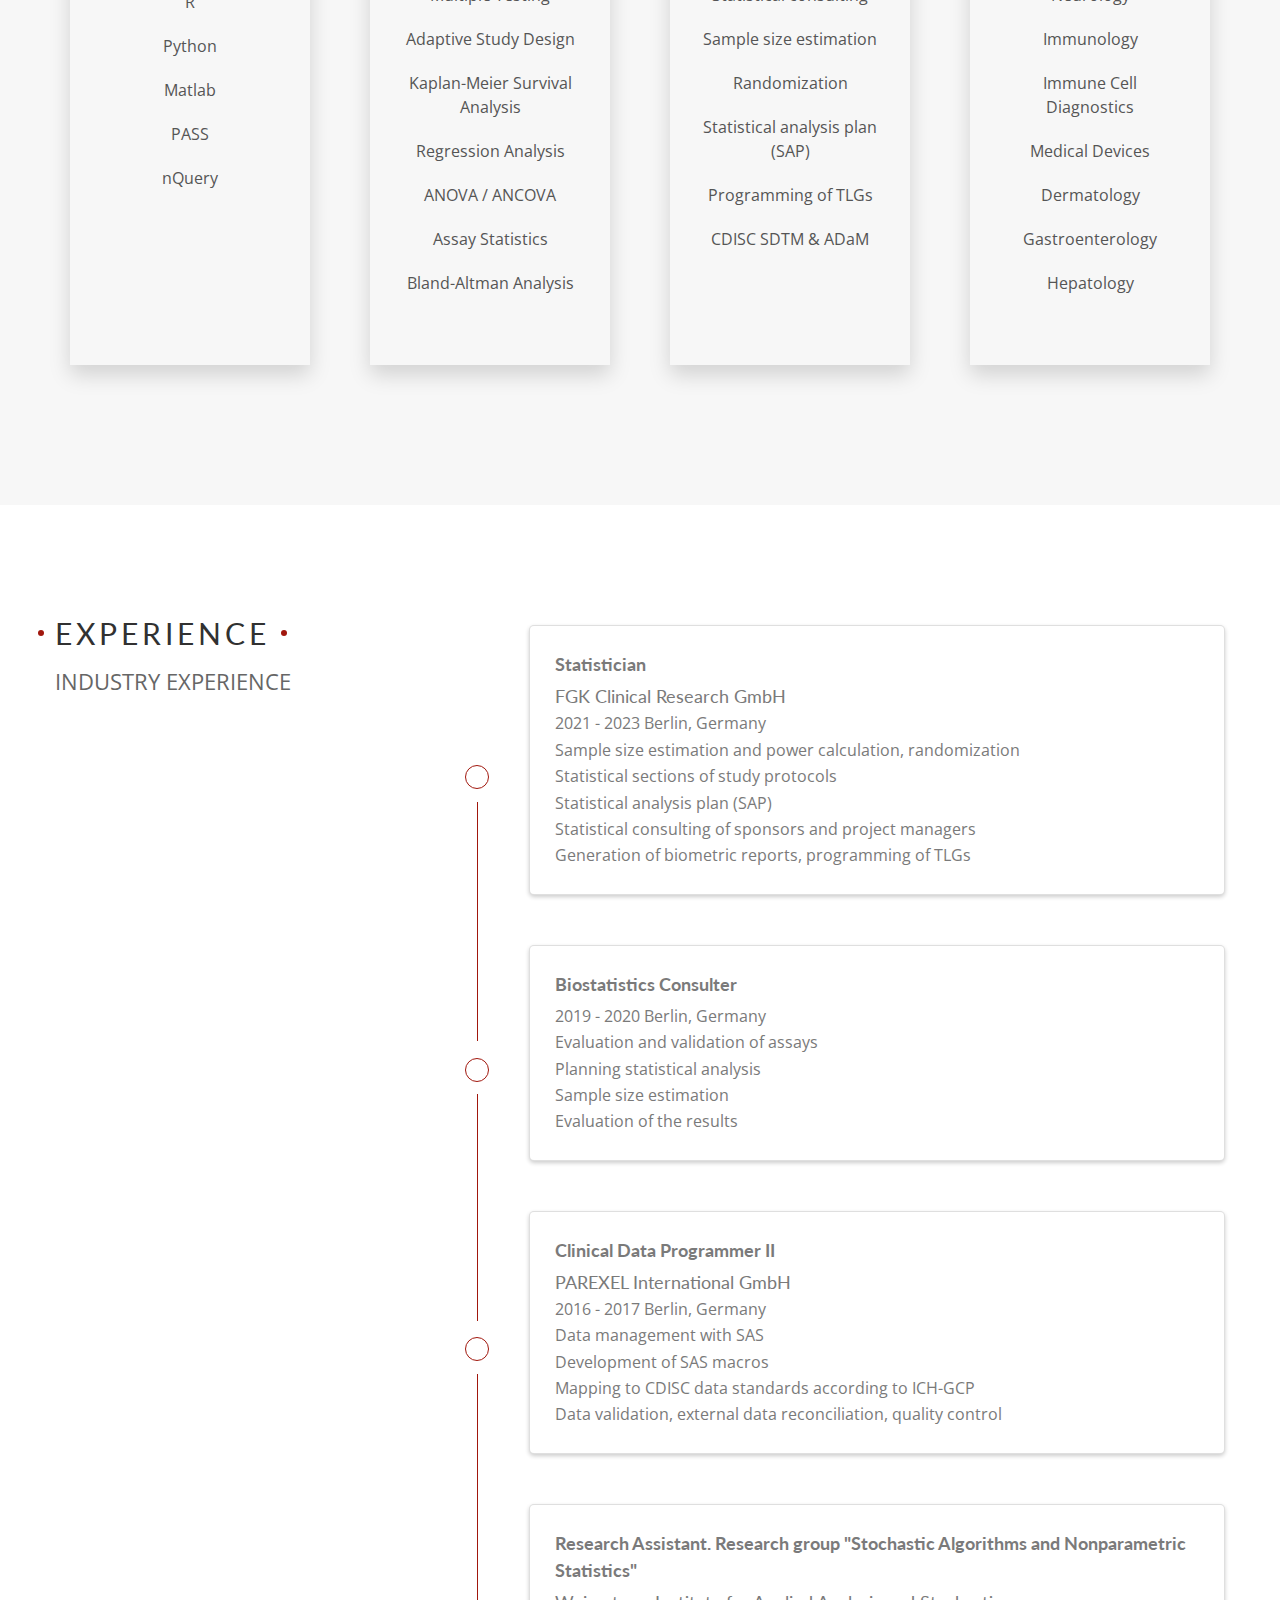
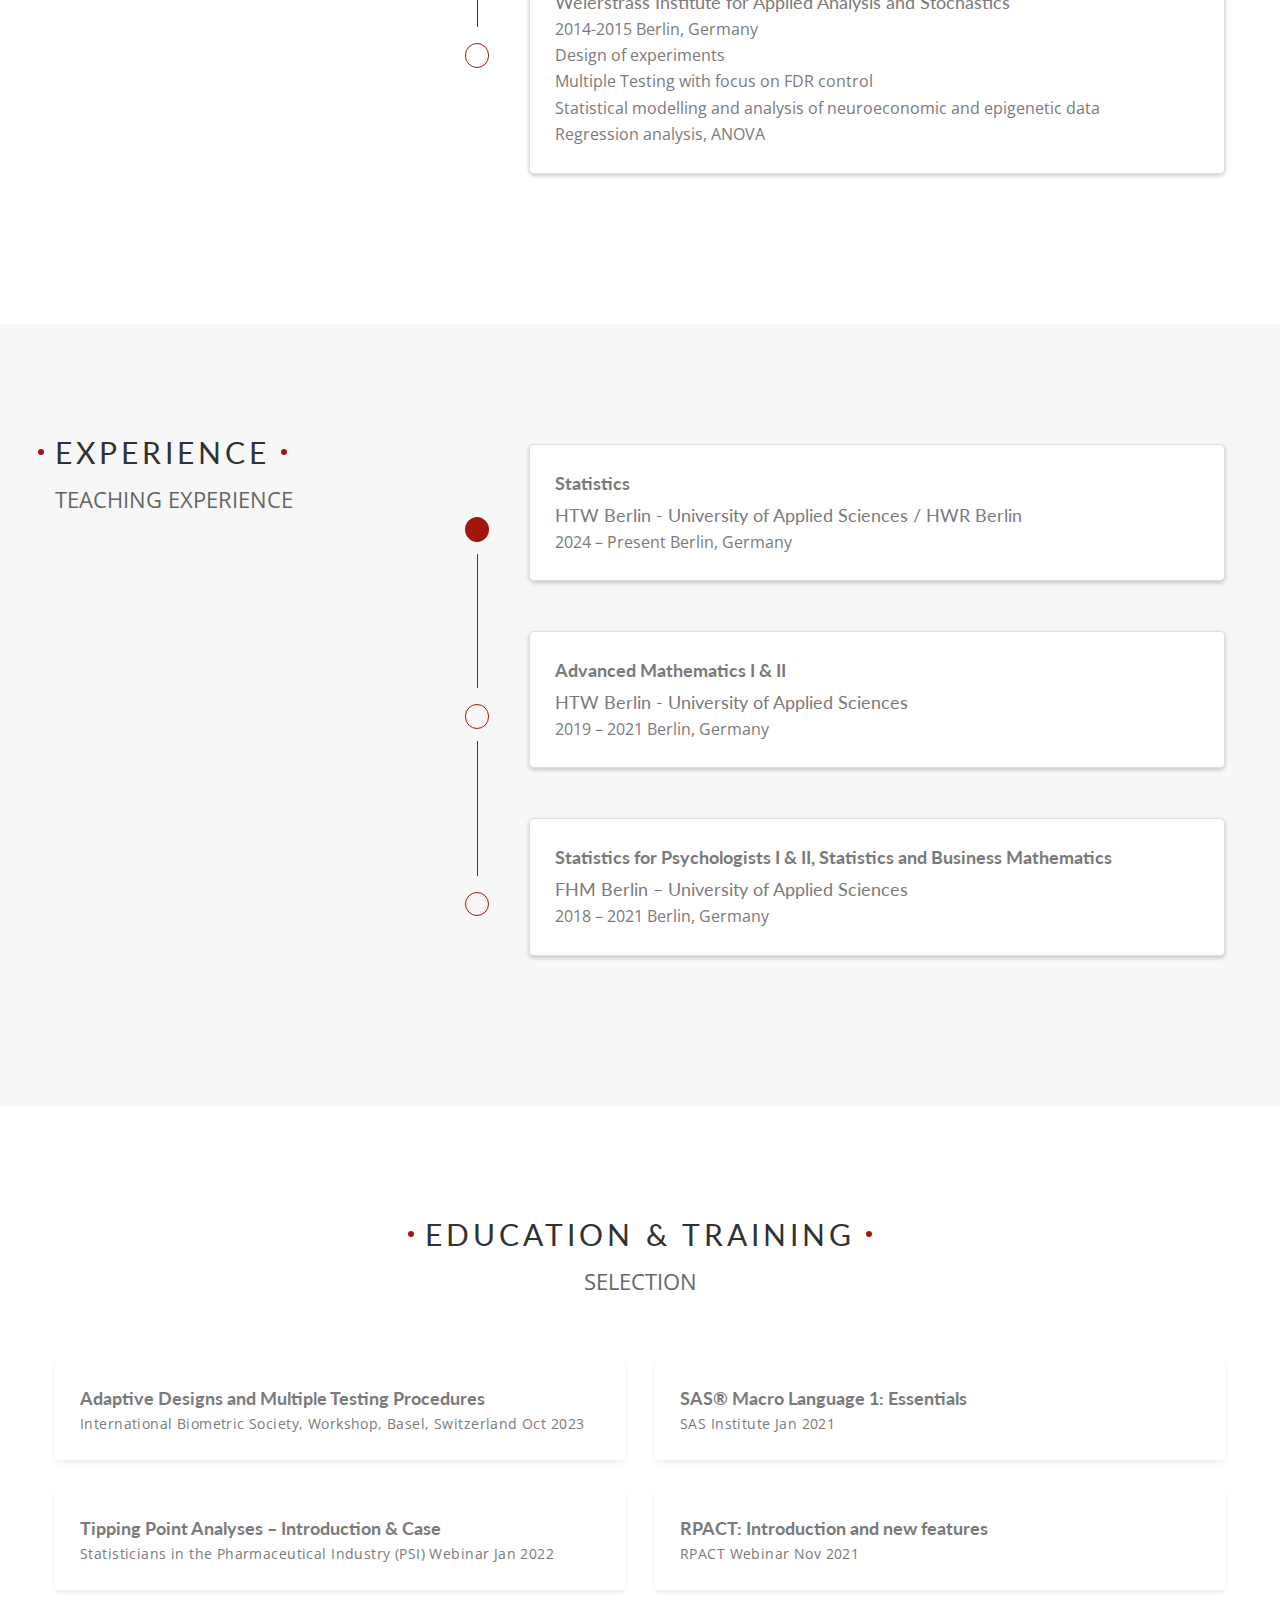
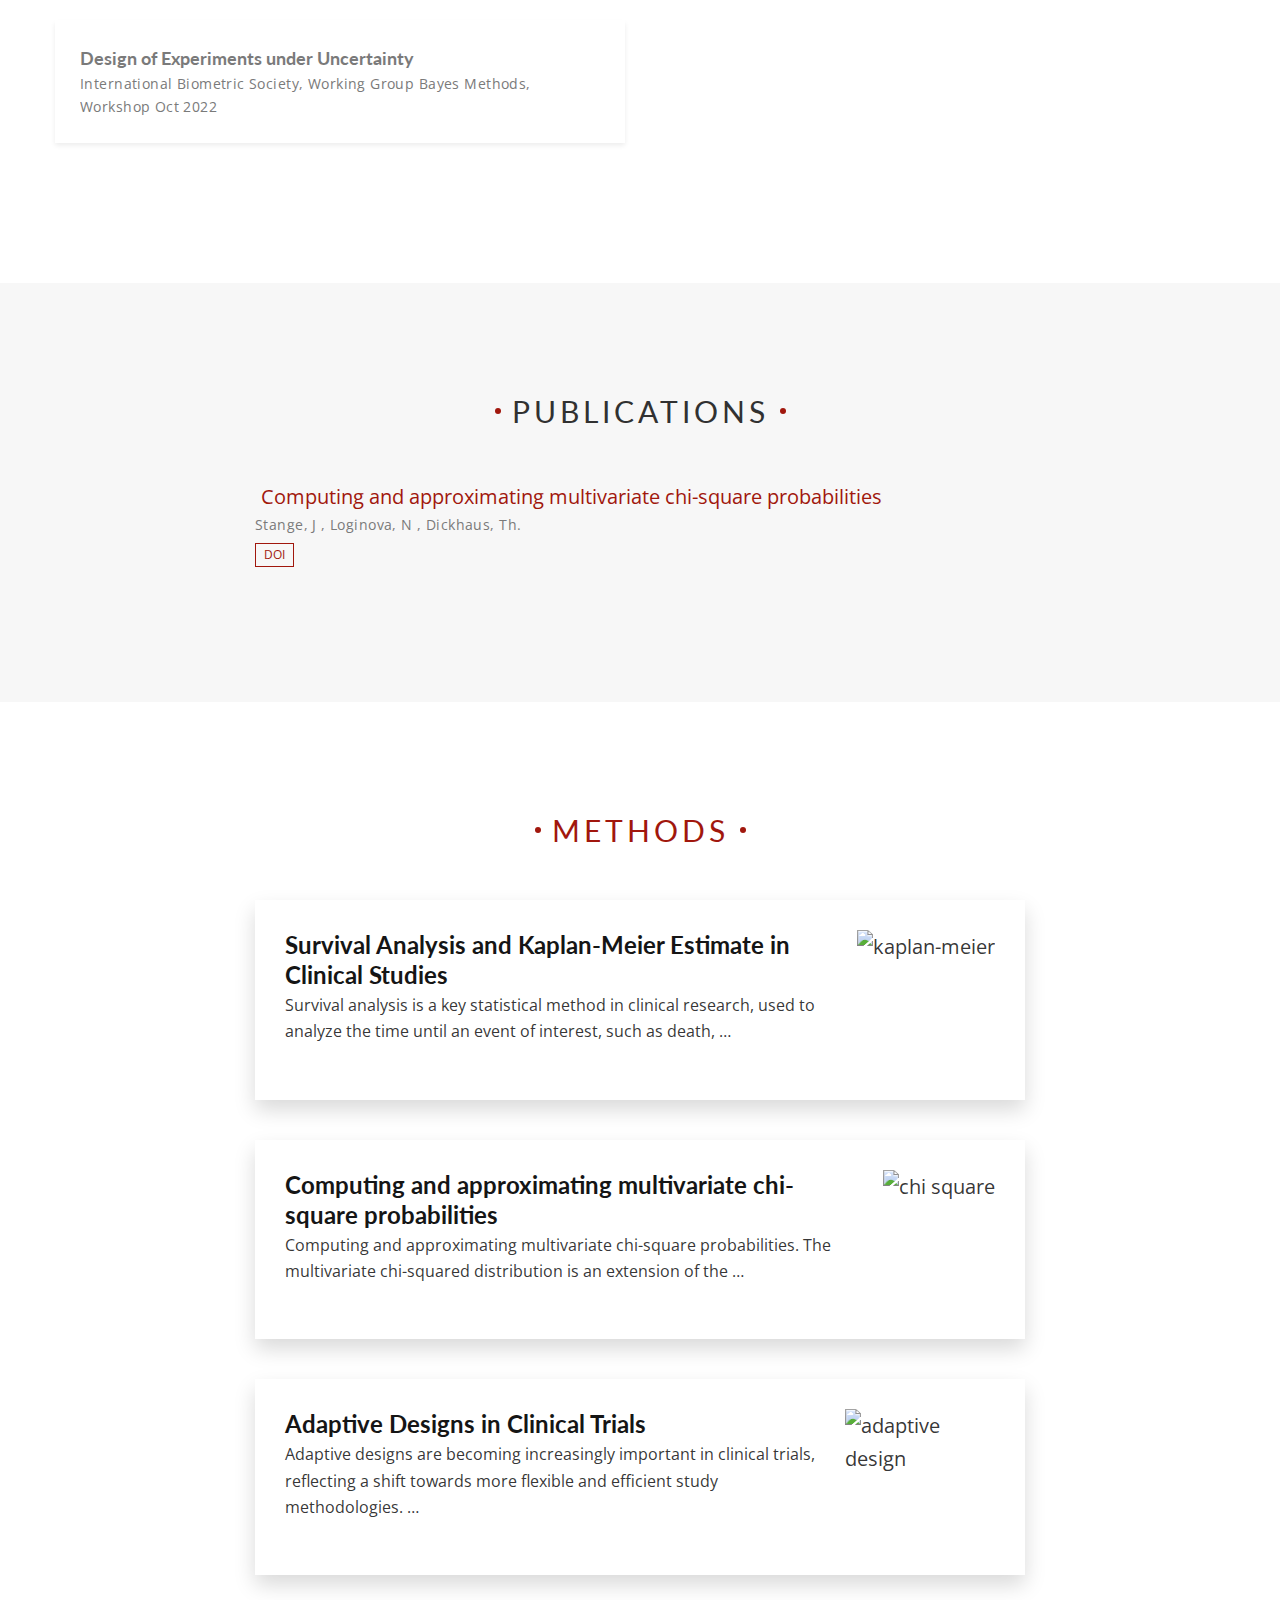
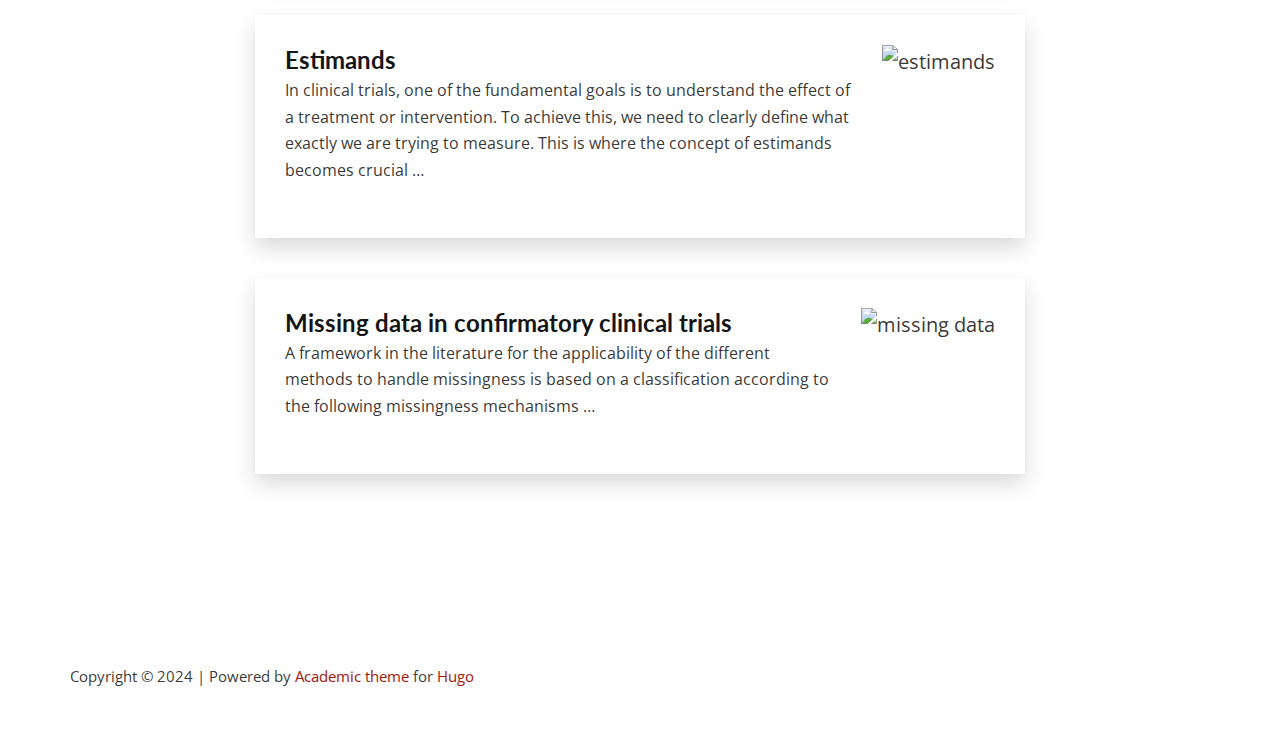
==== commit 30ca0519: "titel Update index.html" ====
--- a/index.html
+++ b/index.html
@@ -88,7 +88,7 @@
                 <div class=col-lg-7>
                     <div class=portrait-title>
                         <h2>Nina Loginova</h2>
-                        <h1>Biostatistician | Statistical Consulter </h1>
+                        <h1>Biostatistician | Statistical Consultant </h1>
                     </div>
                     <p>I'm a Biostatistician with a strong background in theoretical mathematics and extensive
                         experience in clinical trials.</p>
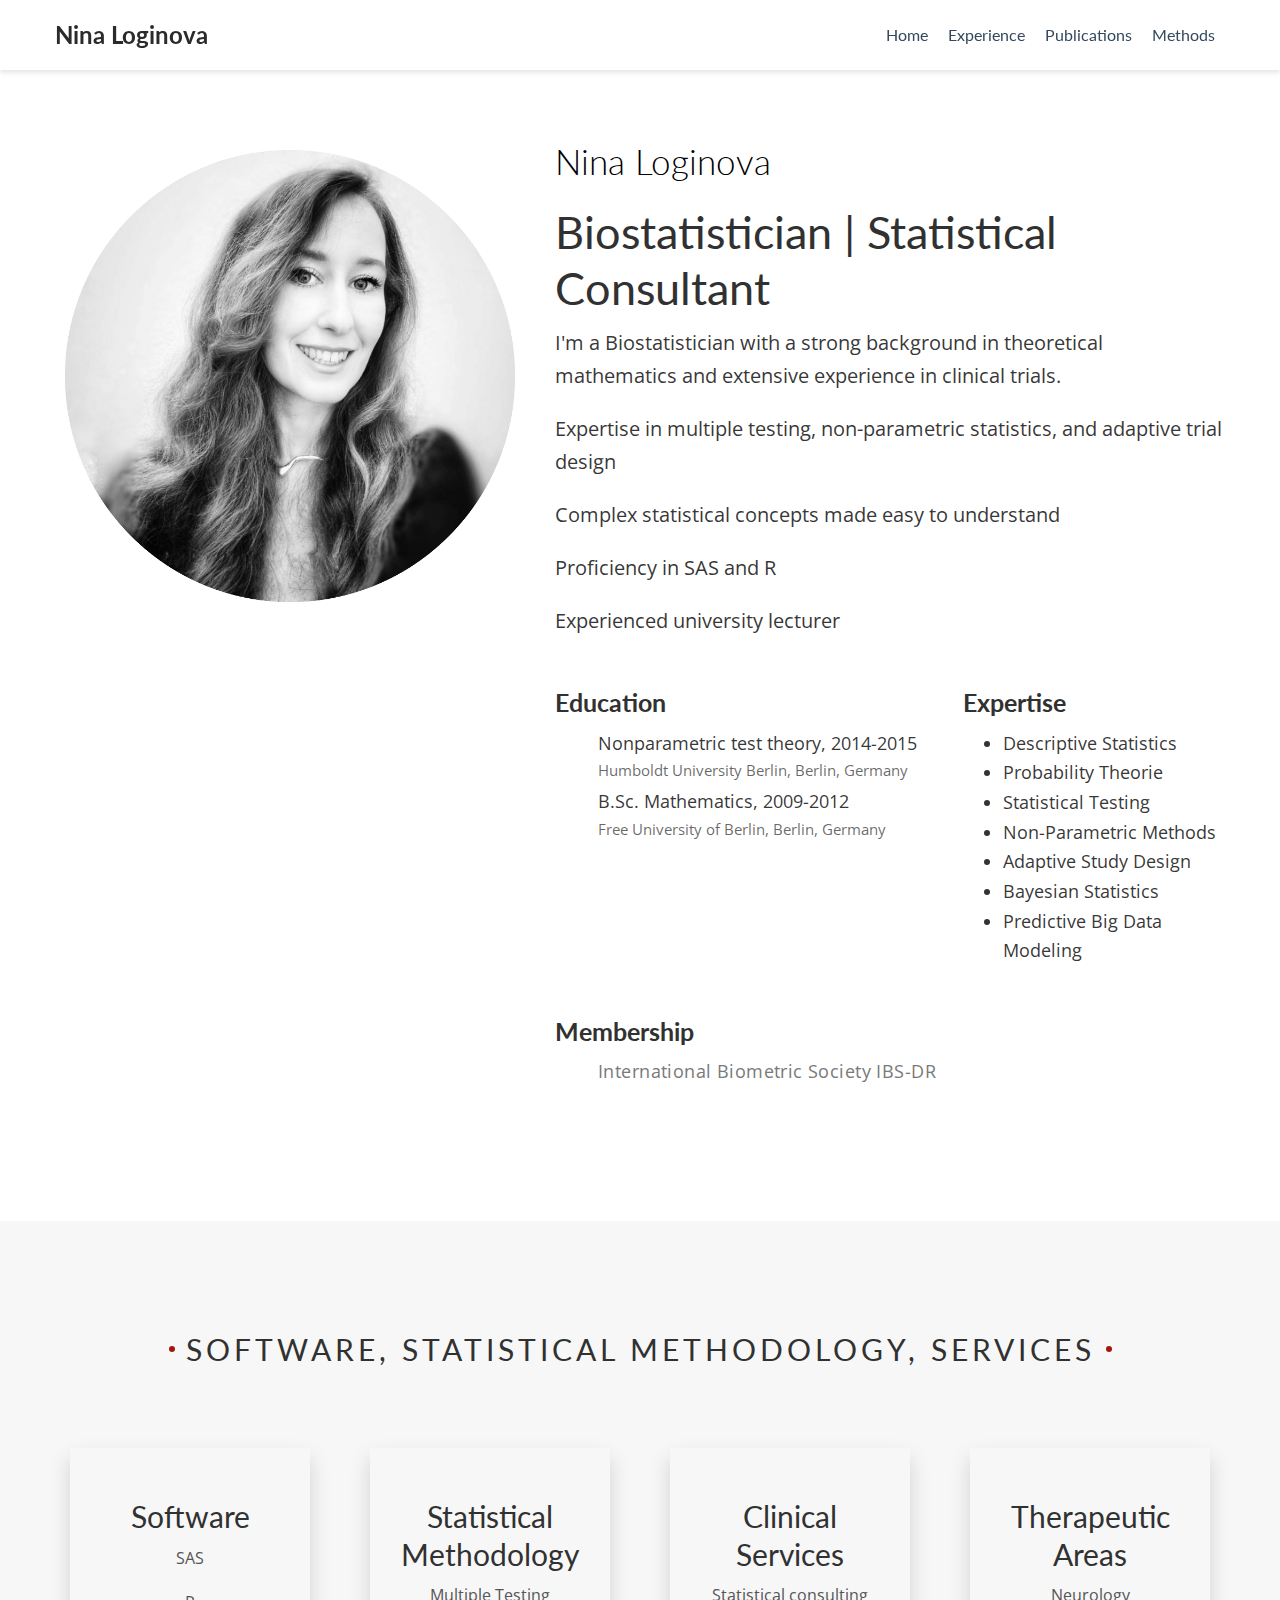
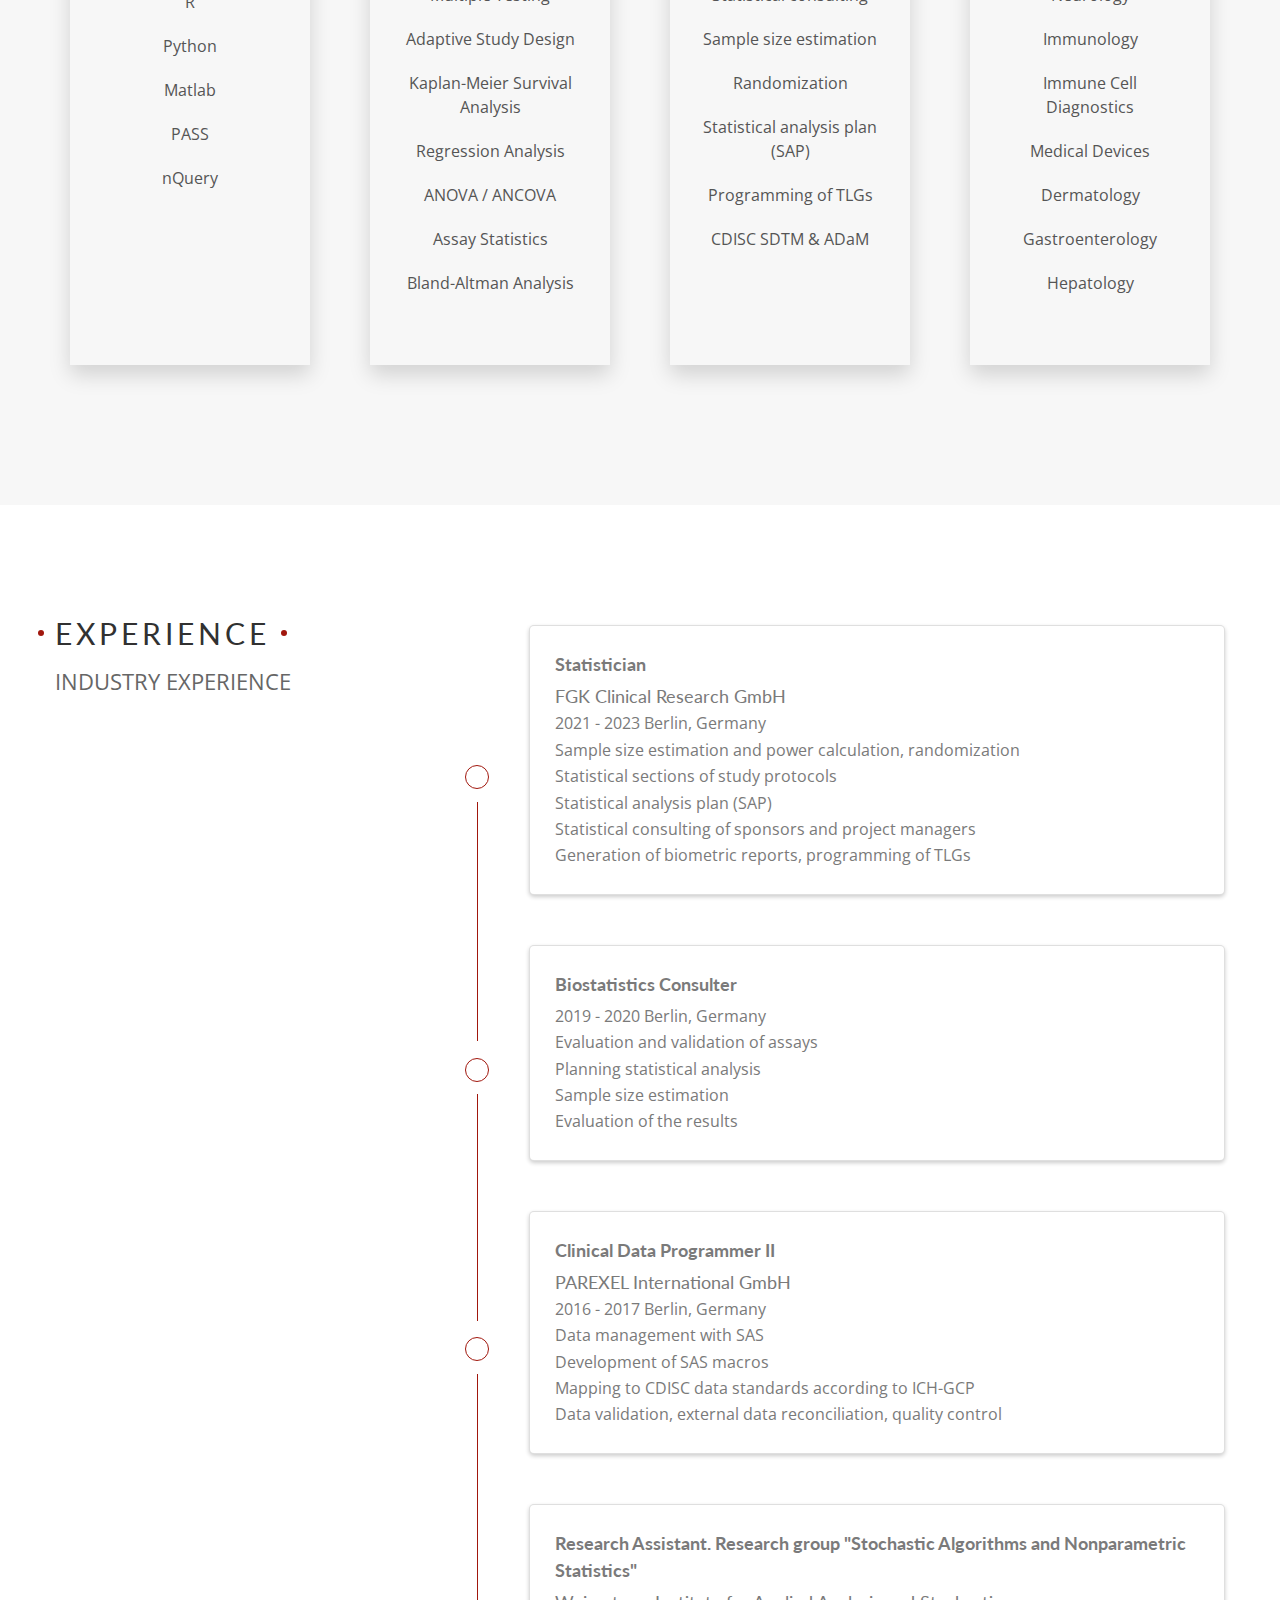
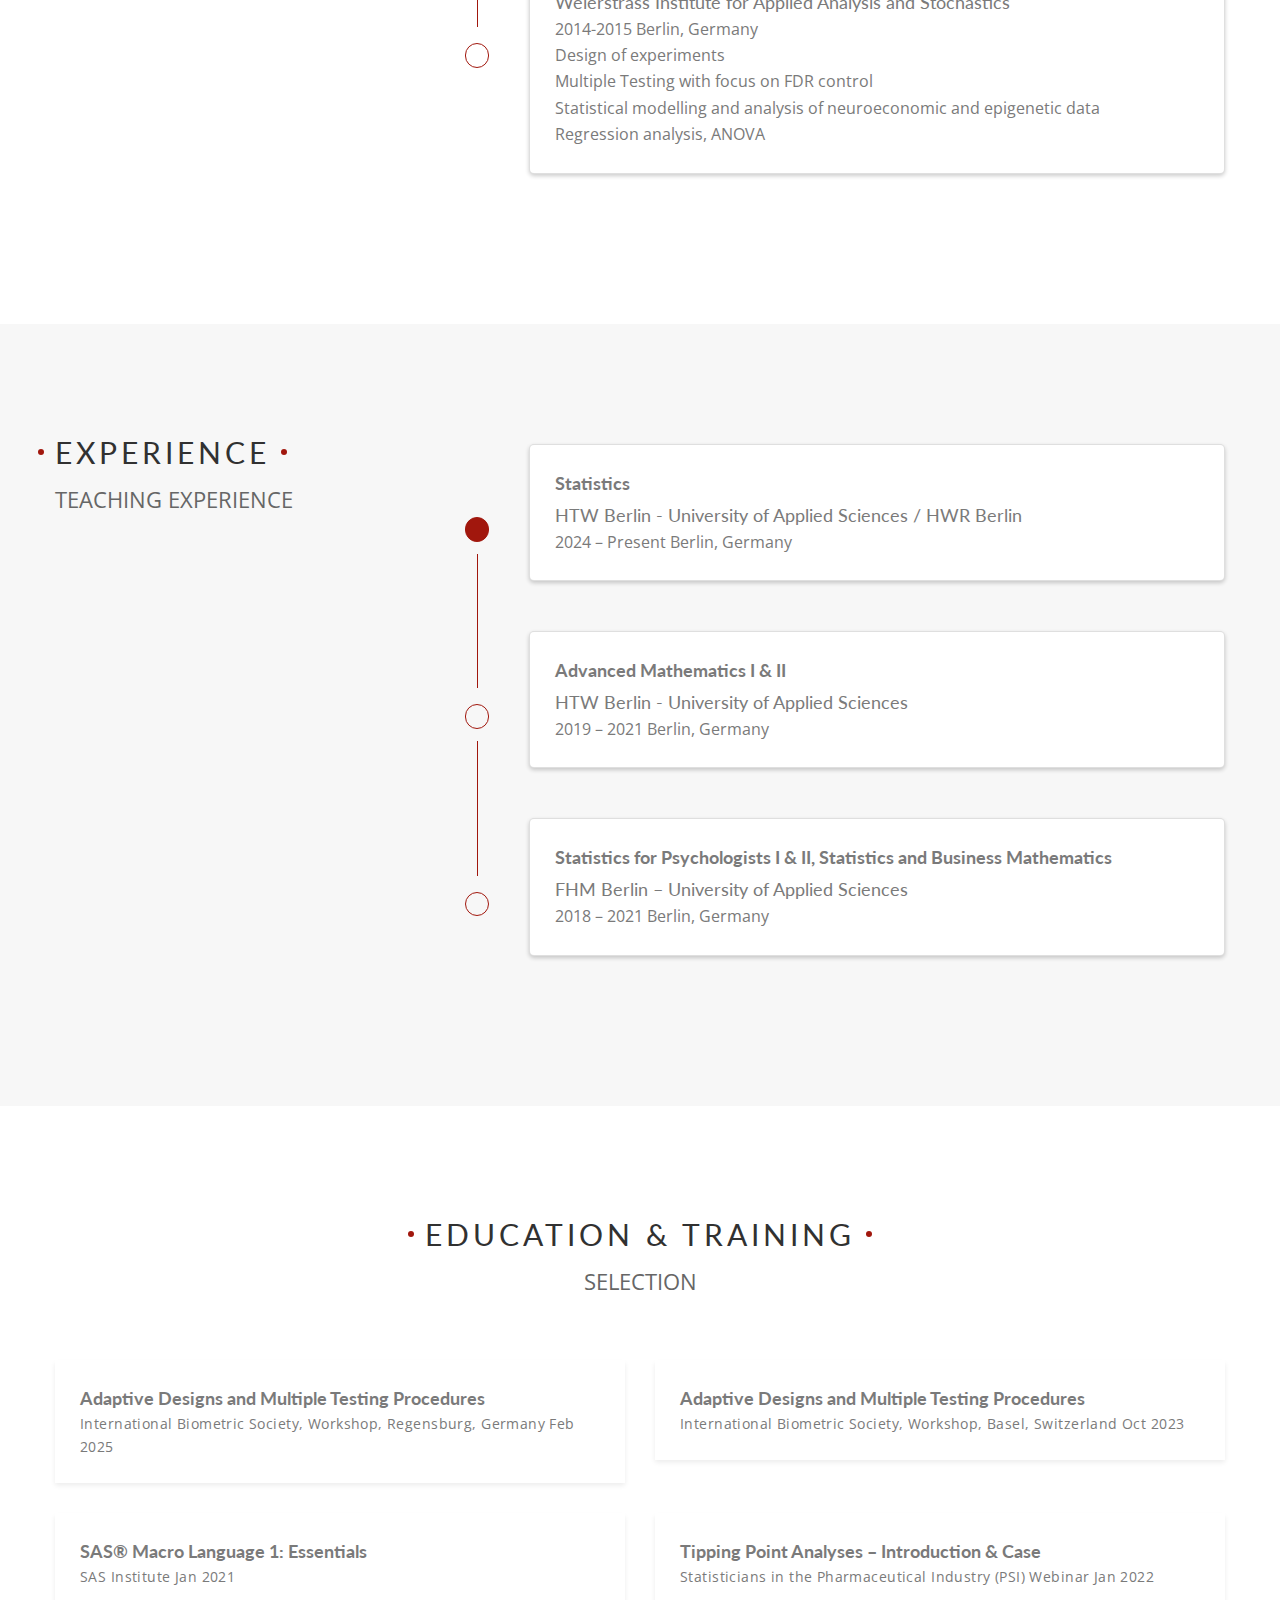
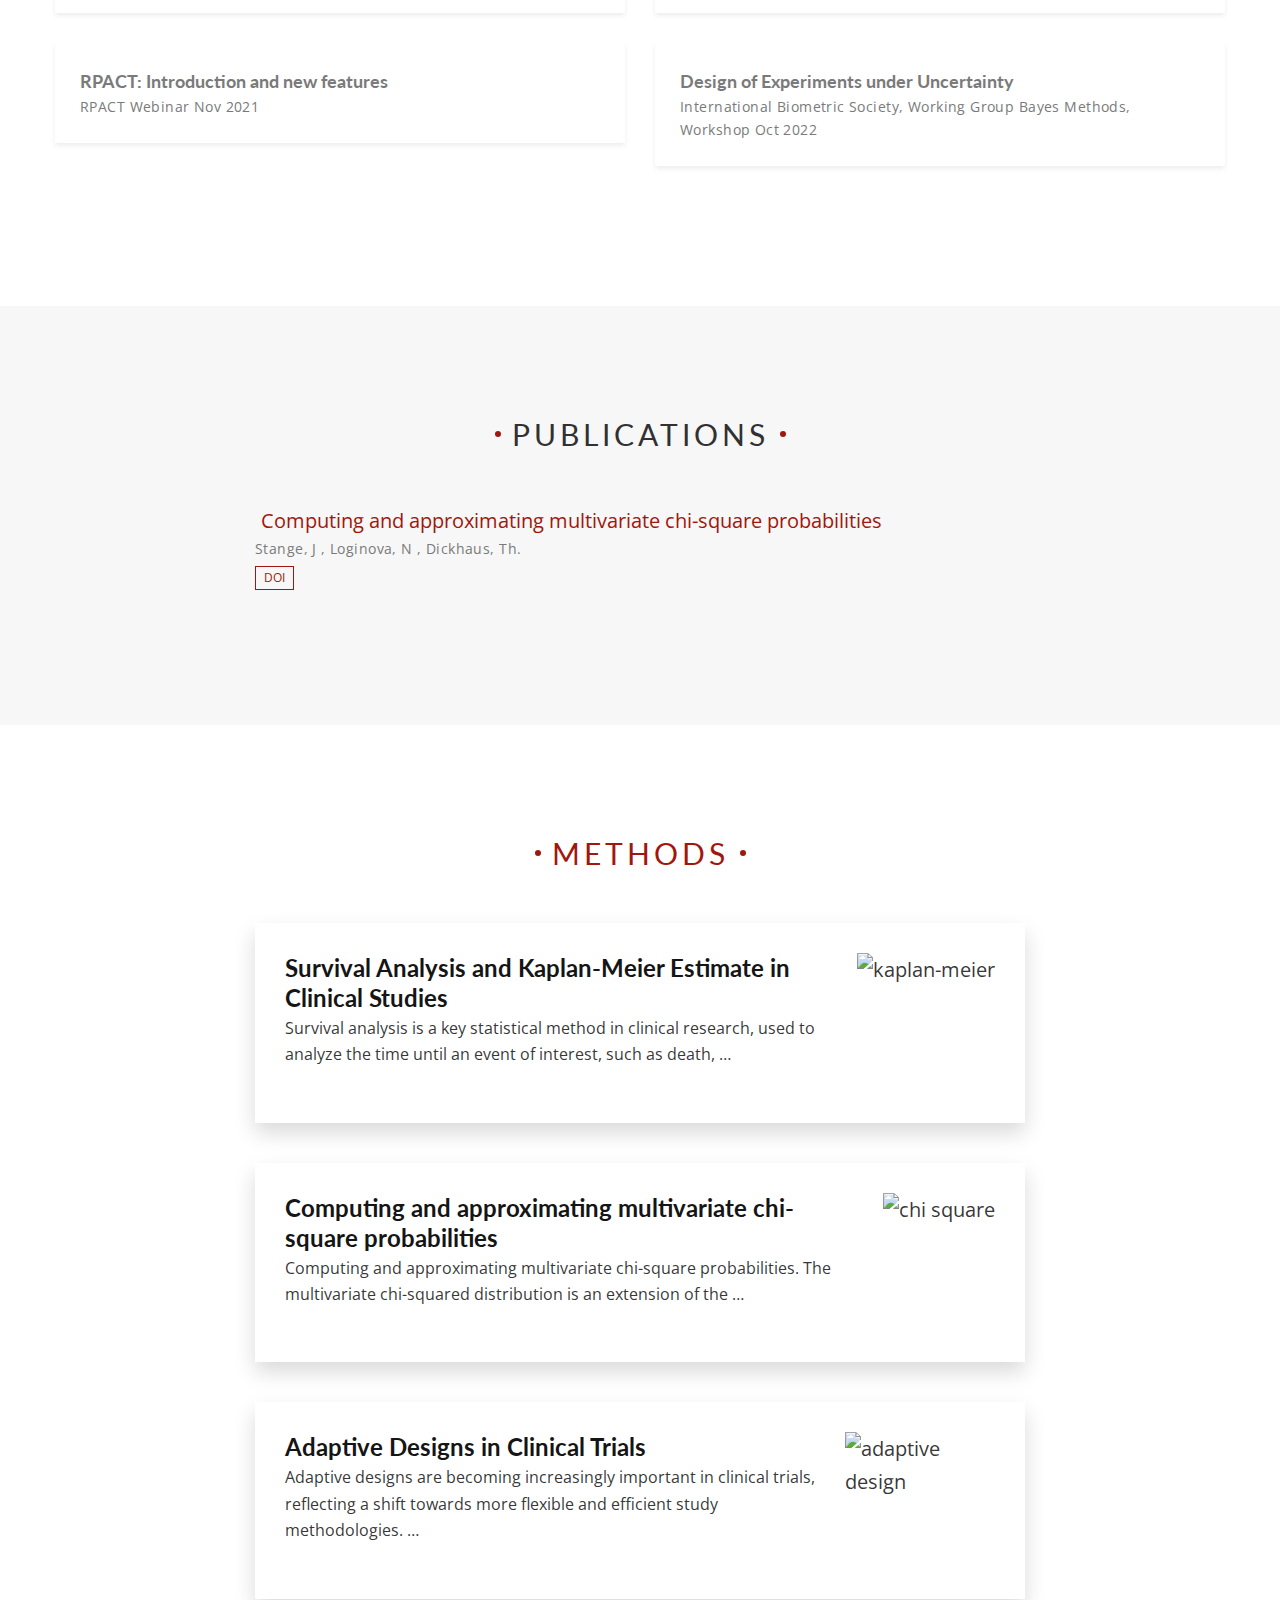
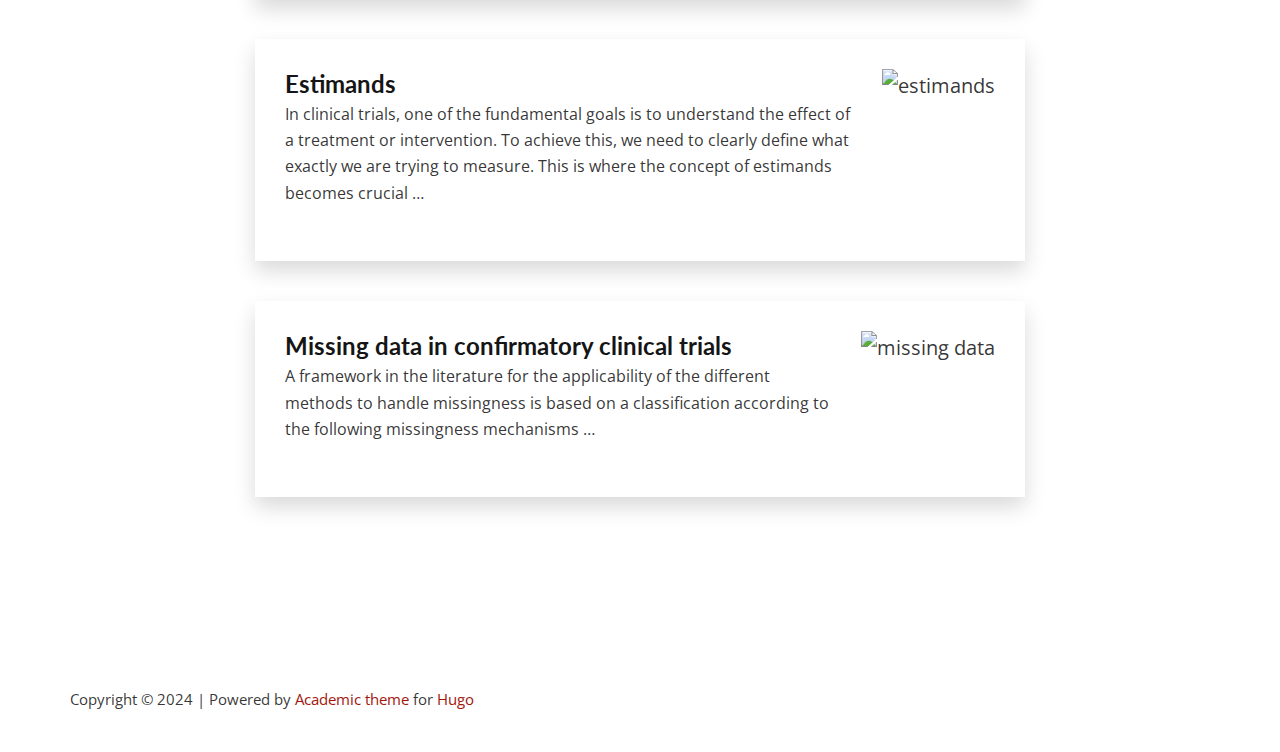
==== commit 0650d6d8: "Update Workshop ADMTP index.html" ====
--- a/index.html
+++ b/index.html
@@ -475,6 +475,19 @@
                             <h4 class="card-title exp-title text-muted my-0">Adaptive Designs and Multiple Testing
                                 Procedures</h4>
                             <div class="card-subtitle my-0 article-metadata">
+                                <a href=https://admtp.github.io/ADMTP2025/ target=_blank
+                                    rel=noopener>International Biometric Society, Workshop, Regensburg, Germany</a>
+                                Feb 2025
+                            </div>
+                        </div>
+                    </div>
+                </div>
+                <div class="col-lg-6 col-md-6 mb-4">
+                    <div class="card experience course shadow-sm rounded-0 border-0">
+                        <div class=card-body>
+                            <h4 class="card-title exp-title text-muted my-0">Adaptive Designs and Multiple Testing
+                                Procedures</h4>
+                            <div class="card-subtitle my-0 article-metadata">
                                 <a href=https://www.biometrische-gesellschaft.de/ target=_blank
                                     rel=noopener>International Biometric Society, Workshop, Basel, Switzerland</a>
                                 Oct 2023
